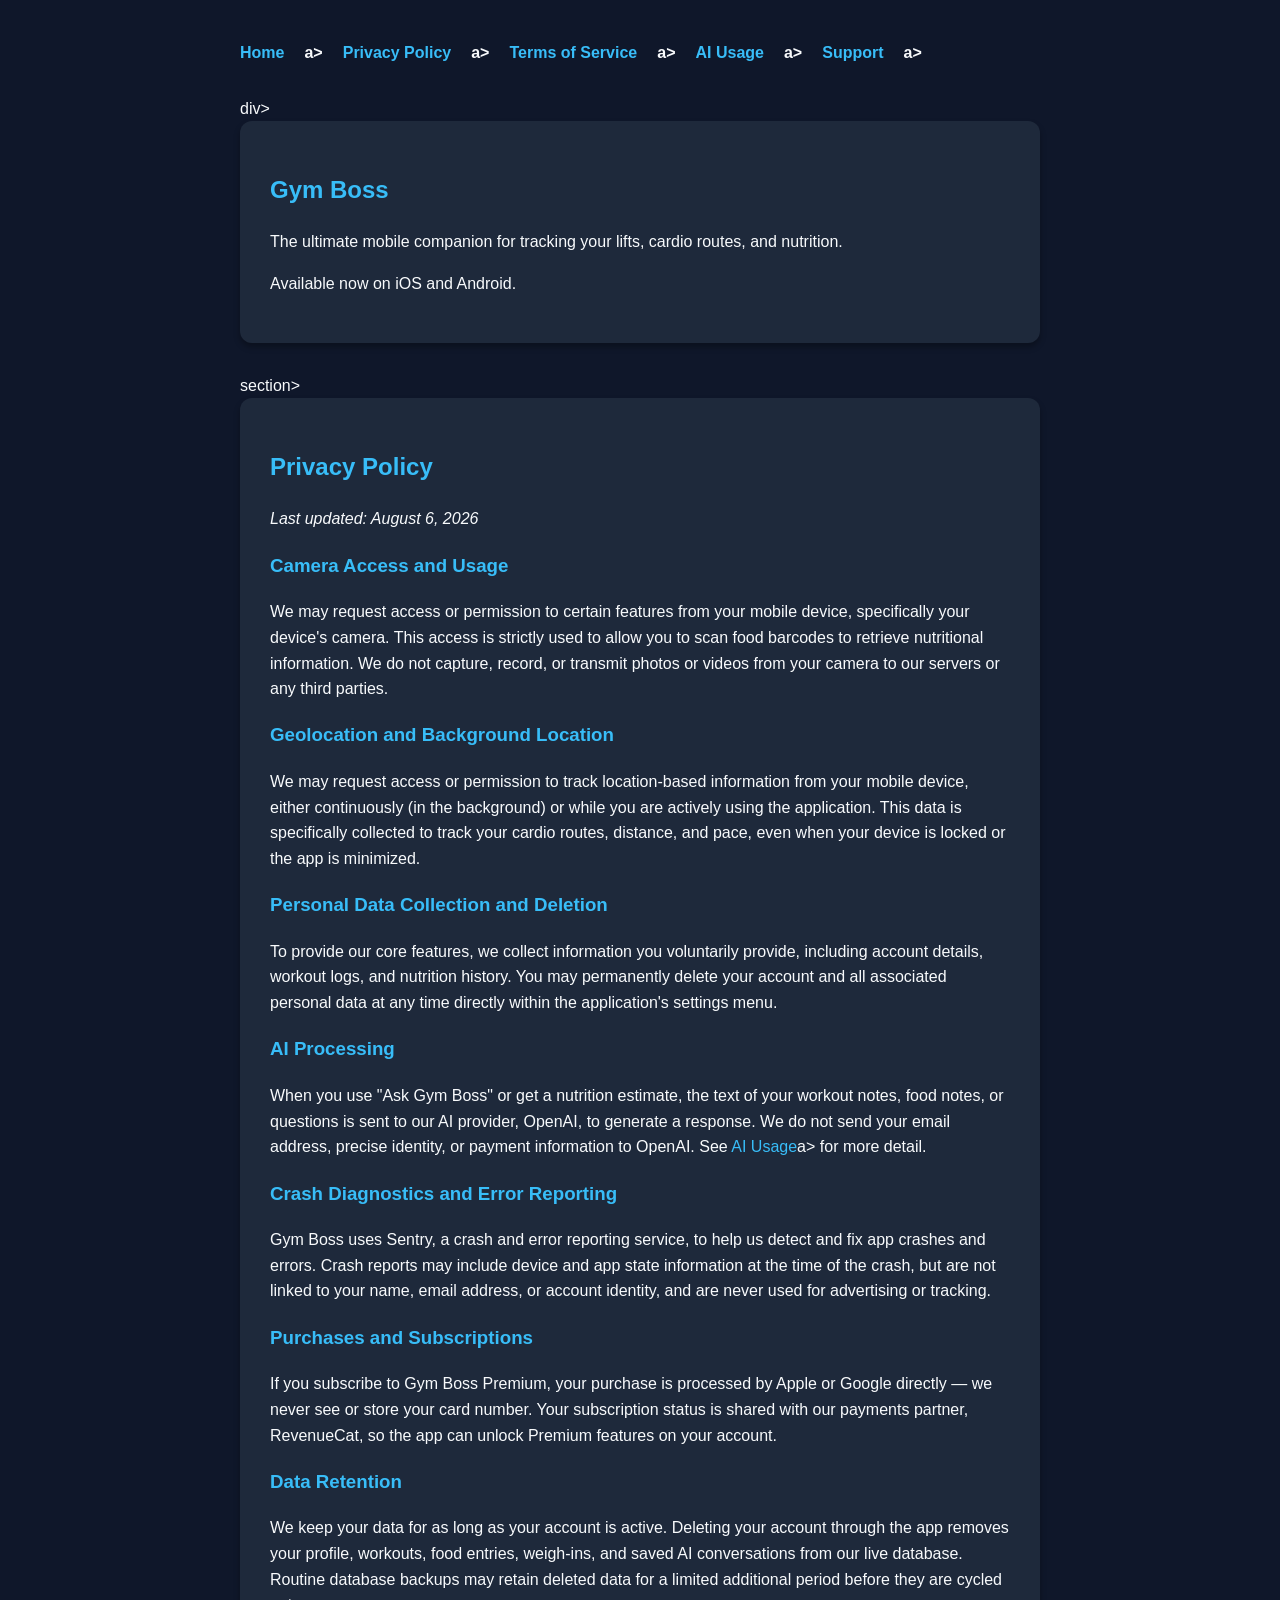
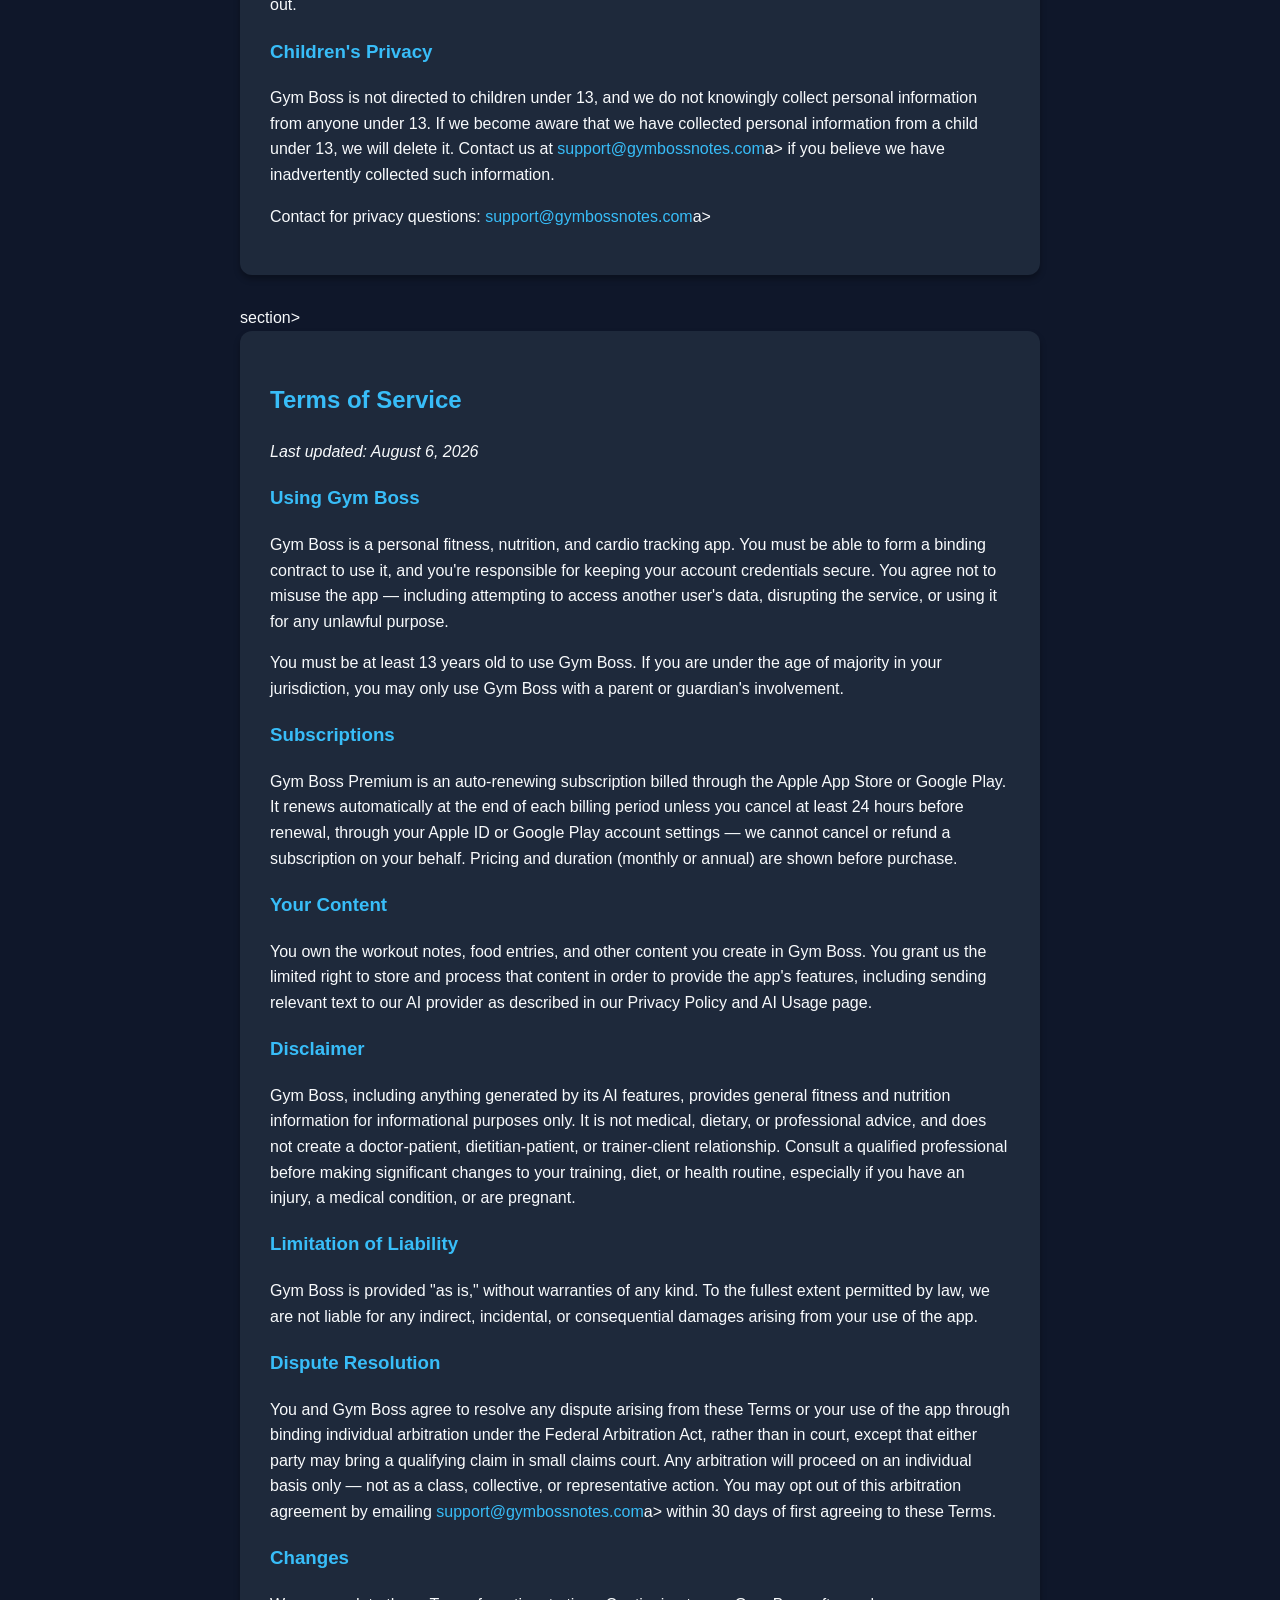
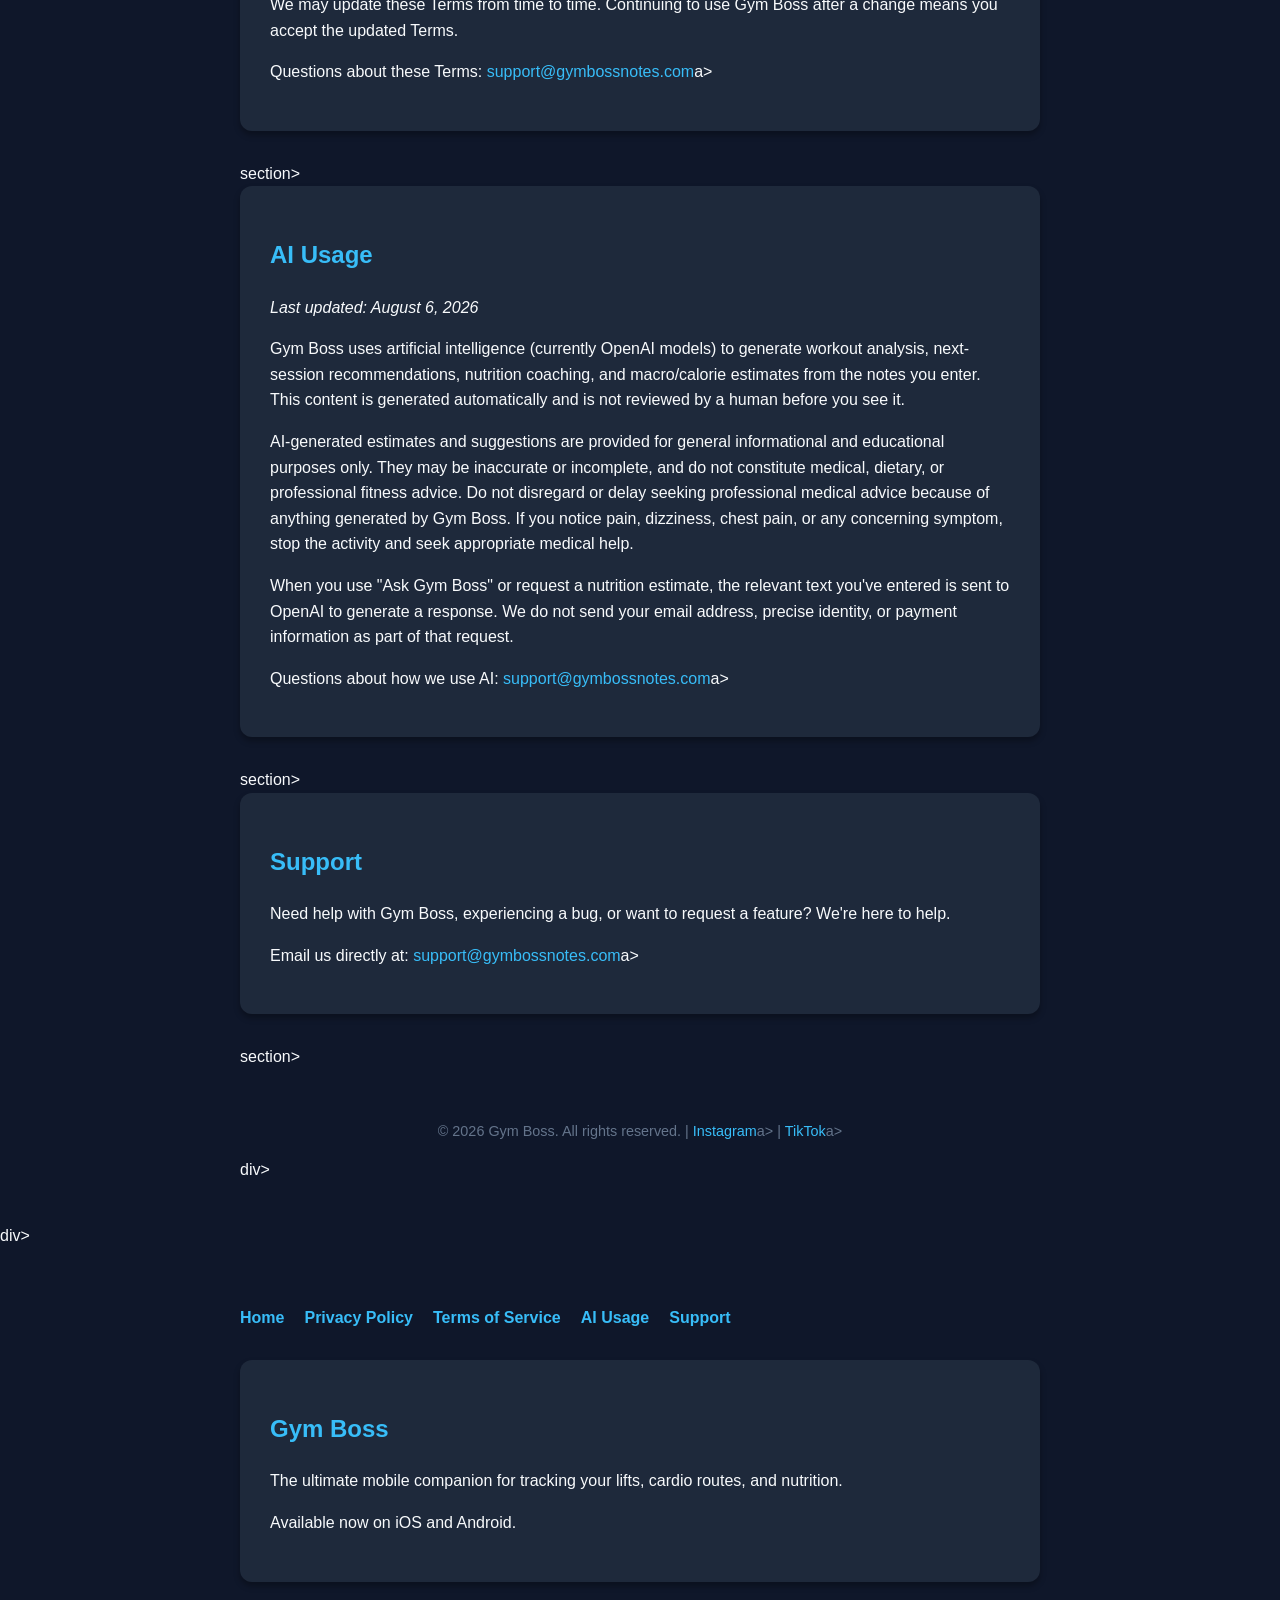
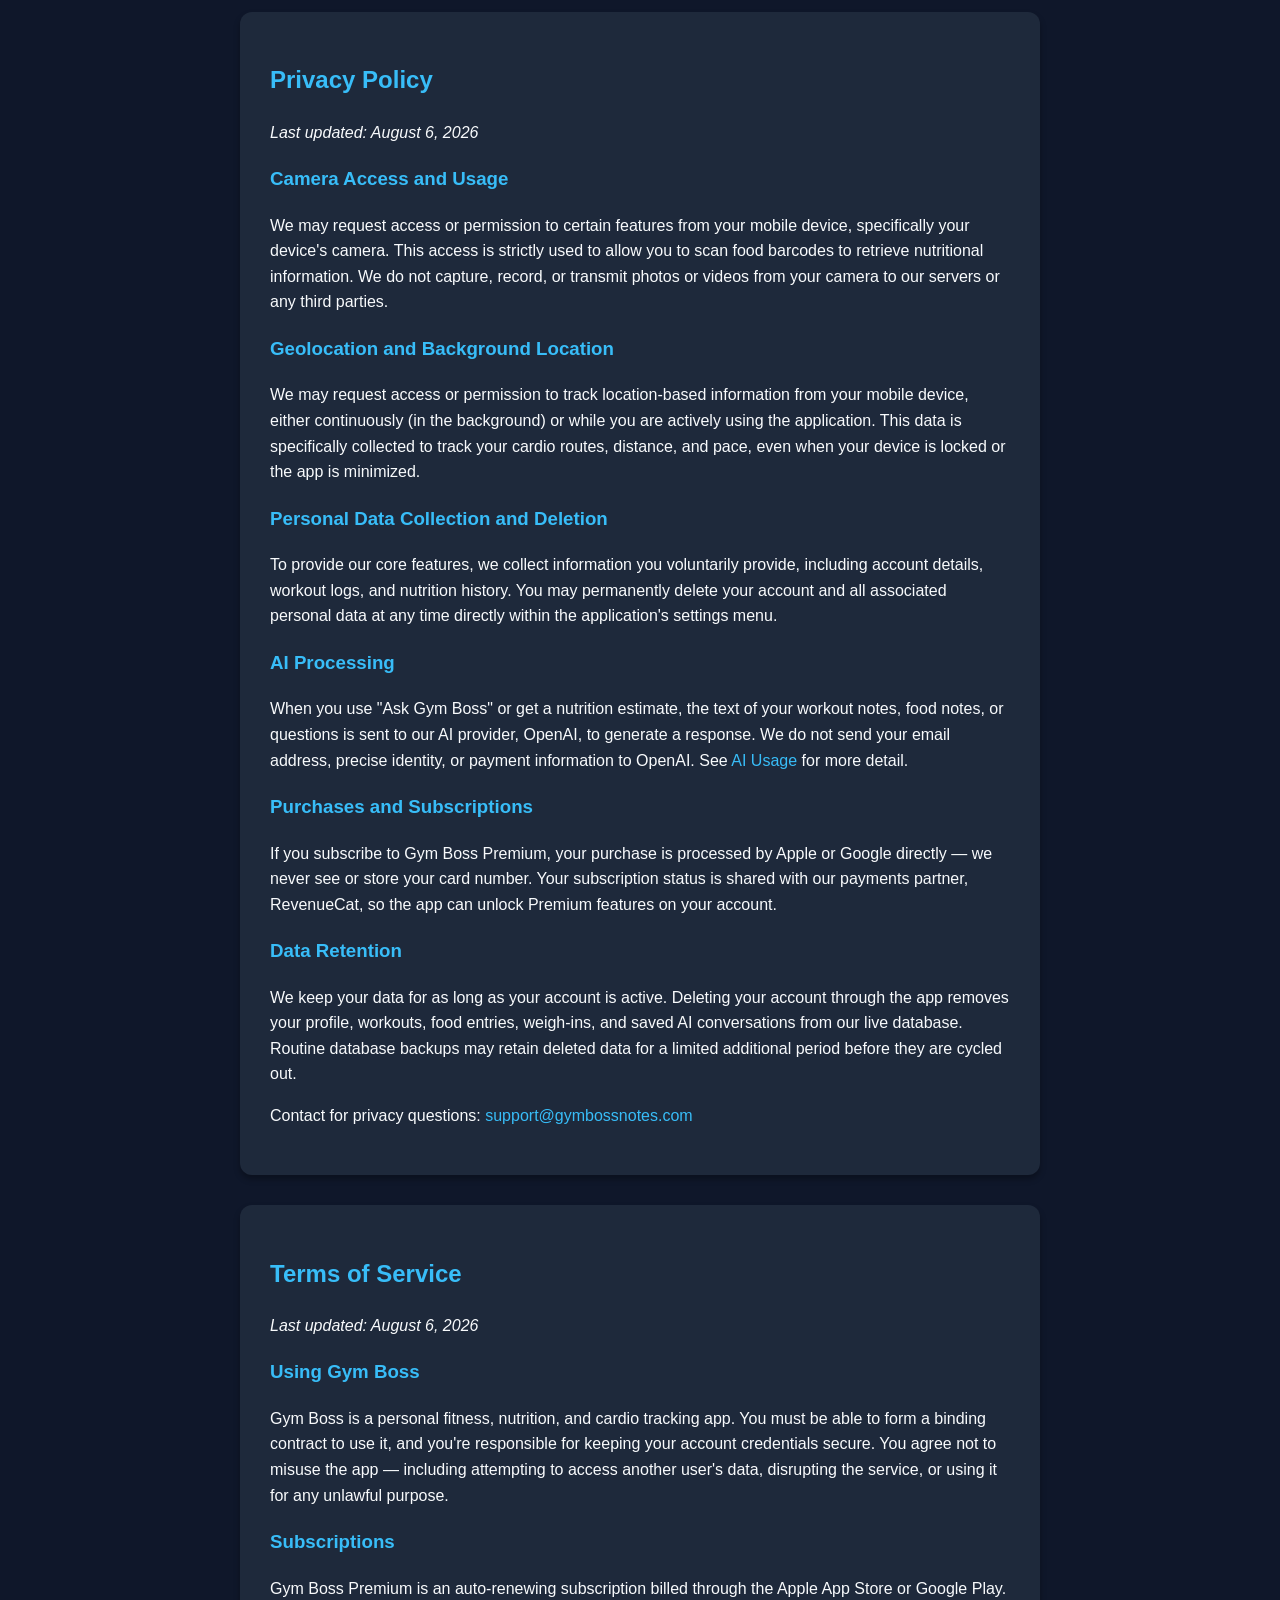
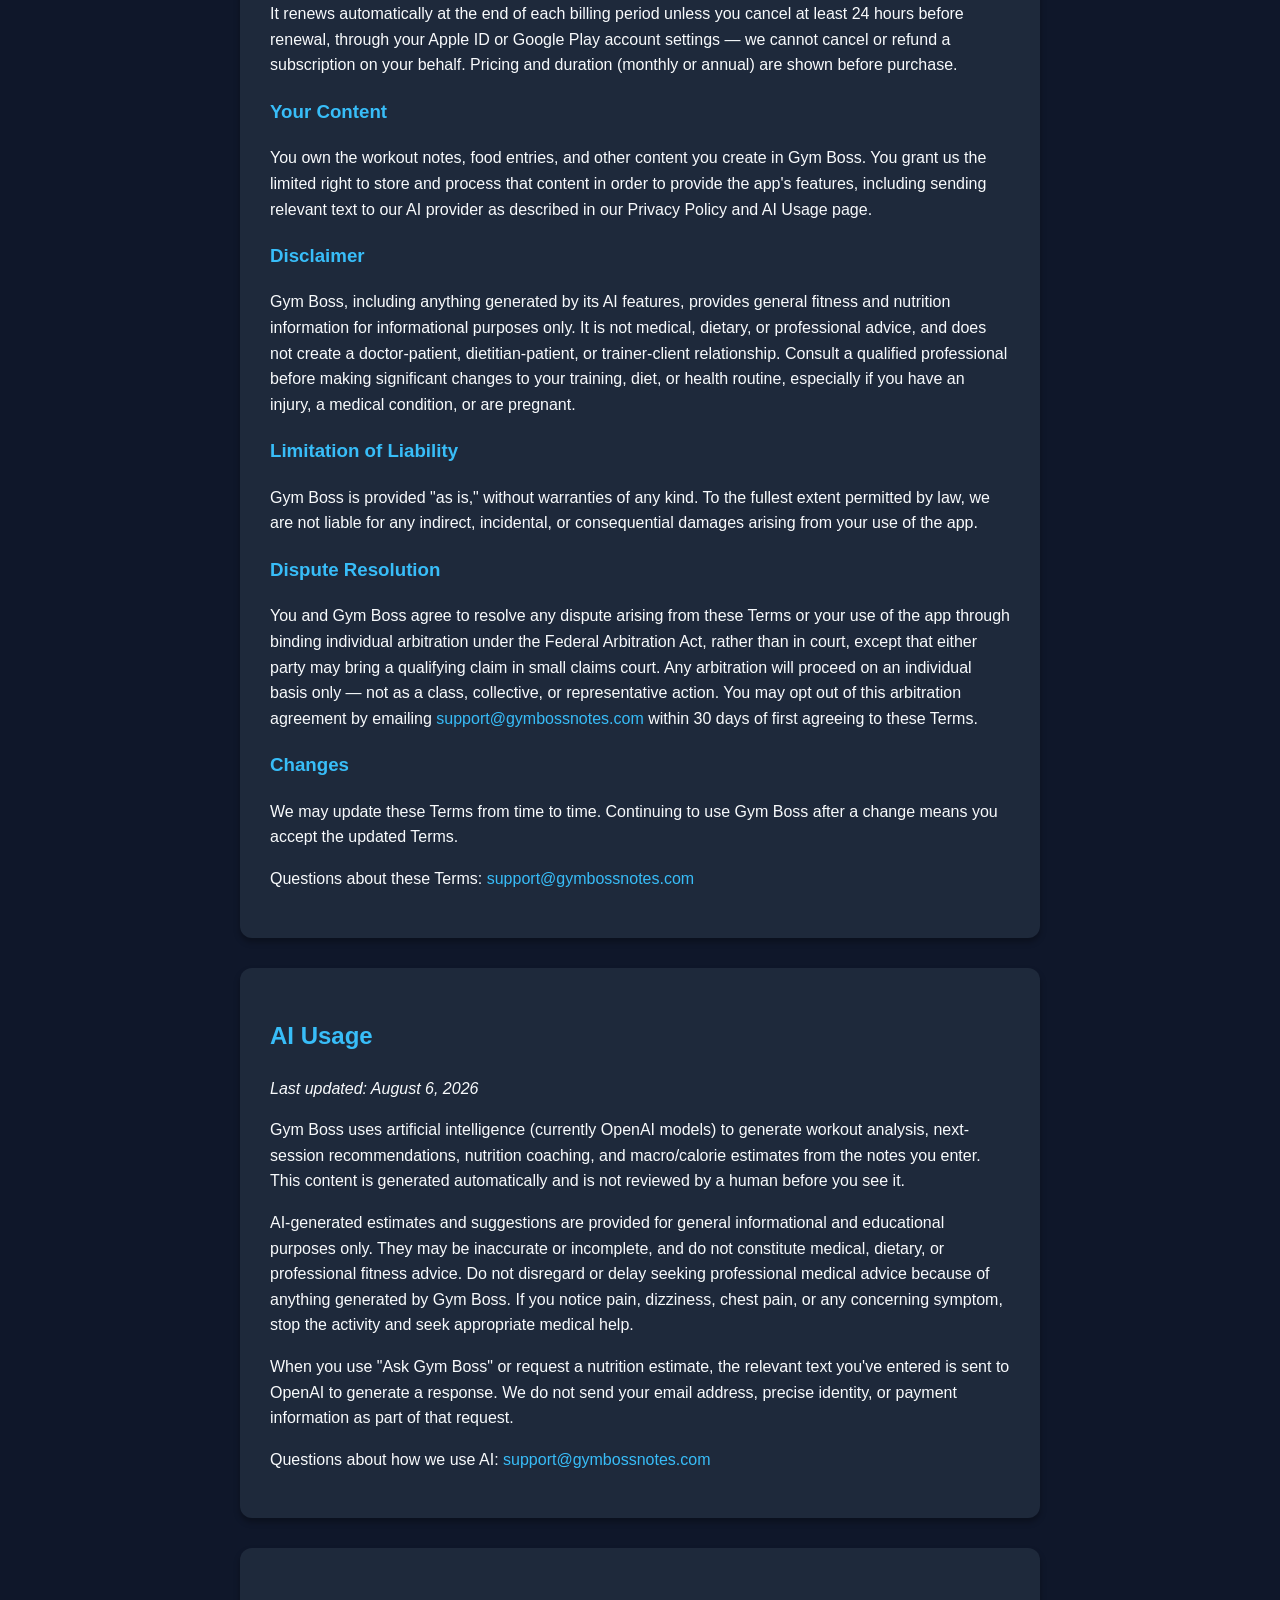
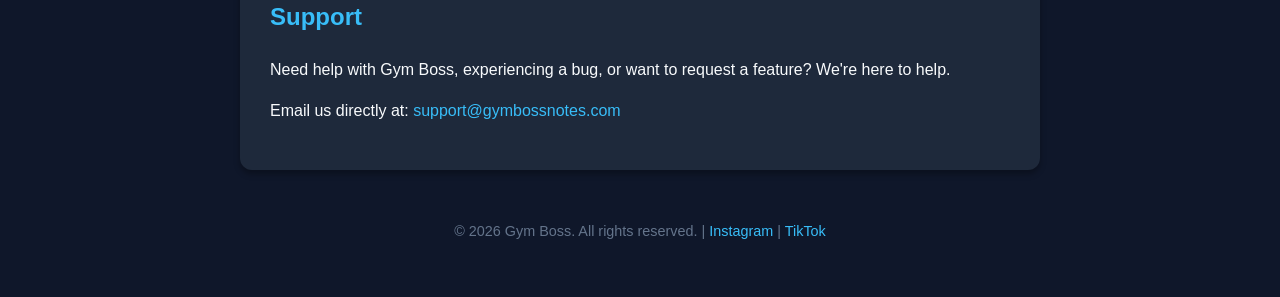
==== index.html @ e62b74c9 "Update index.html" ====
<div class="container">
        <div class="nav">
                        <a href="#home">Home</a>a>
                        <a href="#privacy">Privacy Policy</a>a>
                        <a href="#terms">Terms of Service</a>a>
                        <a href="#ai">AI Usage</a>a>
                        <a href="#support">Support</a>a>
        </div>div>

        <section id="home">
                        <h1>Gym Boss</h1>
                    <p>The ultimate mobile companion for tracking your lifts, cardio routes, and nutrition.</p>
                    <p>Available now on iOS and Android.</p>
        </section>section>
    
            <section id="privacy">
                        <h2>Privacy Policy</h2>
                        <p><em>Last updated: August 6, 2026</em></p>
            
                        <h3>Camera Access and Usage</h3>
                        <p>We may request access or permission to certain features from your mobile device, specifically your device's camera. This access is strictly used to allow you to scan food barcodes to retrieve nutritional information. We do not capture, record, or transmit photos or videos from your camera to our servers or any third parties.</p>
            
                        <h3>Geolocation and Background Location</h3>
                        <p>We may request access or permission to track location-based information from your mobile device, either continuously (in the background) or while you are actively using the application. This data is specifically collected to track your cardio routes, distance, and pace, even when your device is locked or the app is minimized.</p>
            
                        <h3>Personal Data Collection and Deletion</h3>
                        <p>To provide our core features, we collect information you voluntarily provide, including account details, workout logs, and nutrition history. You may permanently delete your account and all associated personal data at any time directly within the application's settings menu.</p>
            
                        <h3>AI Processing</h3>
                        <p>When you use "Ask Gym Boss" or get a nutrition estimate, the text of your workout notes, food notes, or questions is sent to our AI provider, OpenAI, to generate a response. We do not send your email address, precise identity, or payment information to OpenAI. See <a href="#ai">AI Usage</a>a> for more detail.</p>
            
                    <h3>Crash Diagnostics and Error Reporting</h3>
                                    <p>Gym Boss uses Sentry, a crash and error reporting service, to help us detect and fix app crashes and errors. Crash reports may include device and app state information at the time of the crash, but are not linked to your name, email address, or account identity, and are never used for advertising or tracking.</p>
            
            <h3>Purchases and Subscriptions</h3>
                        <p>If you subscribe to Gym Boss Premium, your purchase is processed by Apple or Google directly &mdash; we never see or store your card number. Your subscription status is shared with our payments partner, RevenueCat, so the app can unlock Premium features on your account.</p>
            
                        <h3>Data Retention</h3>
                        <p>We keep your data for as long as your account is active. Deleting your account through the app removes your profile, workouts, food entries, weigh-ins, and saved AI conversations from our live database. Routine database backups may retain deleted data for a limited additional period before they are cycled out.</p>
            
                        <h3>Children's Privacy</h3>
                        <p>Gym Boss is not directed to children under 13, and we do not knowingly collect personal information from anyone under 13. If we become aware that we have collected personal information from a child under 13, we will delete it. Contact us at <a href="mailto:support@gymbossnotes.com">support@gymbossnotes.com</a>a> if you believe we have inadvertently collected such information.</p>
            
                        <p>Contact for privacy questions: <a href="mailto:support@gymbossnotes.com">support@gymbossnotes.com</a>a></p>
            </section>section>
    
            <section id="terms">
                        <h2>Terms of Service</h2>
                        <p><em>Last updated: August 6, 2026</em></p>
            
                        <h3>Using Gym Boss</h3>
                        <p>Gym Boss is a personal fitness, nutrition, and cardio tracking app. You must be able to form a binding contract to use it, and you're responsible for keeping your account credentials secure. You agree not to misuse the app &mdash; including attempting to access another user's data, disrupting the service, or using it for any unlawful purpose.</p>
            
                        <p>You must be at least 13 years old to use Gym Boss. If you are under the age of majority in your jurisdiction, you may only use Gym Boss with a parent or guardian's involvement.</p>
            
                        <h3>Subscriptions</h3>
                        <p>Gym Boss Premium is an auto-renewing subscription billed through the Apple App Store or Google Play. It renews automatically at the end of each billing period unless you cancel at least 24 hours before renewal, through your Apple ID or Google Play account settings &mdash; we cannot cancel or refund a subscription on your behalf. Pricing and duration (monthly or annual) are shown before purchase.</p>
            
                        <h3>Your Content</h3>
                        <p>You own the workout notes, food entries, and other content you create in Gym Boss. You grant us the limited right to store and process that content in order to provide the app's features, including sending relevant text to our AI provider as described in our Privacy Policy and AI Usage page.</p>
            
                        <h3>Disclaimer</h3>
                        <p>Gym Boss, including anything generated by its AI features, provides general fitness and nutrition information for informational purposes only. It is not medical, dietary, or professional advice, and does not create a doctor-patient, dietitian-patient, or trainer-client relationship. Consult a qualified professional before making significant changes to your training, diet, or health routine, especially if you have an injury, a medical condition, or are pregnant.</p>
            
                        <h3>Limitation of Liability</h3>
                        <p>Gym Boss is provided "as is," without warranties of any kind. To the fullest extent permitted by law, we are not liable for any indirect, incidental, or consequential damages arising from your use of the app.</p>
            
                        <h3>Dispute Resolution</h3>
                        <p>You and Gym Boss agree to resolve any dispute arising from these Terms or your use of the app through binding individual arbitration under the Federal Arbitration Act, rather than in court, except that either party may bring a qualifying claim in small claims court. Any arbitration will proceed on an individual basis only &mdash; not as a class, collective, or representative action. You may opt out of this arbitration agreement by emailing <a href="mailto:support@gymbossnotes.com">support@gymbossnotes.com</a>a> within 30 days of first agreeing to these Terms.</p>
            
                        <h3>Changes</h3>
                        <p>We may update these Terms from time to time. Continuing to use Gym Boss after a change means you accept the updated Terms.</p>
            
                        <p>Questions about these Terms: <a href="mailto:support@gymbossnotes.com">support@gymbossnotes.com</a>a></p>
            </section>section>
    
            <section id="ai">
                        <h2>AI Usage</h2>
                        <p><em>Last updated: August 6, 2026</em></p>
            
                        <p>Gym Boss uses artificial intelligence (currently OpenAI models) to generate workout analysis, next-session recommendations, nutrition coaching, and macro/calorie estimates from the notes you enter. This content is generated automatically and is not reviewed by a human before you see it.</p>
            
                        <p>AI-generated estimates and suggestions are provided for general informational and educational purposes only. They may be inaccurate or incomplete, and do not constitute medical, dietary, or professional fitness advice. Do not disregard or delay seeking professional medical advice because of anything generated by Gym Boss. If you notice pain, dizziness, chest pain, or any concerning symptom, stop the activity and seek appropriate medical help.</p>
            
                        <p>When you use "Ask Gym Boss" or request a nutrition estimate, the relevant text you've entered is sent to OpenAI to generate a response. We do not send your email address, precise identity, or payment information as part of that request.</p>
            
                        <p>Questions about how we use AI: <a href="mailto:support@gymbossnotes.com">support@gymbossnotes.com</a>a></p>
            </section>section>
    
            <section id="support">
                        <h2>Support</h2>
                        <p>Need help with Gym Boss, experiencing a bug, or want to request a feature? We're here to help.</p>
                        <p>Email us directly at: <a href="mailto:support@gymbossnotes.com">support@gymbossnotes.com</a>a></p>
            </section>section>
    
            <div class="footer">
                        <p>&copy; 2026 Gym Boss. All rights reserved. | <a href="https://instagram.com" target="_blank">Instagram</a>a> | <a href="https://tiktok.com" target="_blank">TikTok</a>a></p>
            </div>div>
    </div>div>
</body>
</html>
</em></p></p></em></em></p></p></h1><!DOCTYPE html>
<html lang="en">
<head>
    <meta charset="UTF-8">
    <meta name="viewport" content="width=device-width, initial-scale=1.0">
    <title>Gym Boss - Support & Privacy</title>
    <style>
        body { font-family: -apple-system, BlinkMacSystemFont, "Segoe UI", Roboto, sans-serif; background: #0f172a; color: #f8fafc; line-height: 1.6; margin: 0; padding: 0; }
        .container { max-width: 800px; margin: 0 auto; padding: 40px 20px; }
        h1, h2, h3 { color: #38bdf8; }
        section { background: #1e293b; padding: 30px; border-radius: 12px; margin-bottom: 30px; box-shadow: 0 4px 6px rgba(0,0,0,0.3); }
        a { color: #38bdf8; text-decoration: none; }
        a:hover { text-decoration: underline; }
        .nav { display: flex; gap: 20px; margin-bottom: 30px; font-weight: bold; }
        .footer { text-align: center; color: #64748b; font-size: 0.9rem; margin-top: 50px; }
    </style>
</head>
<body>
    <div class="container">
        <div class="nav">
            <a href="#home">Home</a>
            <a href="#privacy">Privacy Policy</a>
            <a href="#terms">Terms of Service</a>
            <a href="#ai">AI Usage</a>
            <a href="#support">Support</a>
        </div>

        <section id="home">
            <h1>Gym Boss</h1>
            <p>The ultimate mobile companion for tracking your lifts, cardio routes, and nutrition.</p>
            <p>Available now on iOS and Android.</p>
        </section>

        <section id="privacy">
            <h2>Privacy Policy</h2>
            <p><em>Last updated: August 6, 2026</em></p>

            <h3>Camera Access and Usage</h3>
            <p>We may request access or permission to certain features from your mobile device, specifically your device's camera. This access is strictly used to allow you to scan food barcodes to retrieve nutritional information. We do not capture, record, or transmit photos or videos from your camera to our servers or any third parties.</p>

            <h3>Geolocation and Background Location</h3>
            <p>We may request access or permission to track location-based information from your mobile device, either continuously (in the background) or while you are actively using the application. This data is specifically collected to track your cardio routes, distance, and pace, even when your device is locked or the app is minimized.</p>

            <h3>Personal Data Collection and Deletion</h3>
            <p>To provide our core features, we collect information you voluntarily provide, including account details, workout logs, and nutrition history. You may permanently delete your account and all associated personal data at any time directly within the application's settings menu.</p>

            <h3>AI Processing</h3>
            <p>When you use "Ask Gym Boss" or get a nutrition estimate, the text of your workout notes, food notes, or questions is sent to our AI provider, OpenAI, to generate a response. We do not send your email address, precise identity, or payment information to OpenAI. See <a href="#ai">AI Usage</a> for more detail.</p>

            <h3>Purchases and Subscriptions</h3>
            <p>If you subscribe to Gym Boss Premium, your purchase is processed by Apple or Google directly &mdash; we never see or store your card number. Your subscription status is shared with our payments partner, RevenueCat, so the app can unlock Premium features on your account.</p>

            <h3>Data Retention</h3>
            <p>We keep your data for as long as your account is active. Deleting your account through the app removes your profile, workouts, food entries, weigh-ins, and saved AI conversations from our live database. Routine database backups may retain deleted data for a limited additional period before they are cycled out.</p>

            <p>Contact for privacy questions: <a href="mailto:support@gymbossnotes.com">support@gymbossnotes.com</a></p>
        </section>

        <section id="terms">
            <h2>Terms of Service</h2>
            <p><em>Last updated: August 6, 2026</em></p>

            <h3>Using Gym Boss</h3>
            <p>Gym Boss is a personal fitness, nutrition, and cardio tracking app. You must be able to form a binding contract to use it, and you're responsible for keeping your account credentials secure. You agree not to misuse the app &mdash; including attempting to access another user's data, disrupting the service, or using it for any unlawful purpose.</p>

            <h3>Subscriptions</h3>
            <p>Gym Boss Premium is an auto-renewing subscription billed through the Apple App Store or Google Play. It renews automatically at the end of each billing period unless you cancel at least 24 hours before renewal, through your Apple ID or Google Play account settings &mdash; we cannot cancel or refund a subscription on your behalf. Pricing and duration (monthly or annual) are shown before purchase.</p>

            <h3>Your Content</h3>
            <p>You own the workout notes, food entries, and other content you create in Gym Boss. You grant us the limited right to store and process that content in order to provide the app's features, including sending relevant text to our AI provider as described in our Privacy Policy and AI Usage page.</p>

            <h3>Disclaimer</h3>
            <p>Gym Boss, including anything generated by its AI features, provides general fitness and nutrition information for informational purposes only. It is not medical, dietary, or professional advice, and does not create a doctor-patient, dietitian-patient, or trainer-client relationship. Consult a qualified professional before making significant changes to your training, diet, or health routine, especially if you have an injury, a medical condition, or are pregnant.</p>

            <h3>Limitation of Liability</h3>
            <p>Gym Boss is provided "as is," without warranties of any kind. To the fullest extent permitted by law, we are not liable for any indirect, incidental, or consequential damages arising from your use of the app.</p>

            <h3>Dispute Resolution</h3>
            <p>You and Gym Boss agree to resolve any dispute arising from these Terms or your use of the app through binding individual arbitration under the Federal Arbitration Act, rather than in court, except that either party may bring a qualifying claim in small claims court. Any arbitration will proceed on an individual basis only &mdash; not as a class, collective, or representative action. You may opt out of this arbitration agreement by emailing <a href="mailto:support@gymbossnotes.com">support@gymbossnotes.com</a> within 30 days of first agreeing to these Terms.</p>

            <h3>Changes</h3>
            <p>We may update these Terms from time to time. Continuing to use Gym Boss after a change means you accept the updated Terms.</p>

            <p>Questions about these Terms: <a href="mailto:support@gymbossnotes.com">support@gymbossnotes.com</a></p>
        </section>

        <section id="ai">
            <h2>AI Usage</h2>
            <p><em>Last updated: August 6, 2026</em></p>

            <p>Gym Boss uses artificial intelligence (currently OpenAI models) to generate workout analysis, next-session recommendations, nutrition coaching, and macro/calorie estimates from the notes you enter. This content is generated automatically and is not reviewed by a human before you see it.</p>

            <p>AI-generated estimates and suggestions are provided for general informational and educational purposes only. They may be inaccurate or incomplete, and do not constitute medical, dietary, or professional fitness advice. Do not disregard or delay seeking professional medical advice because of anything generated by Gym Boss. If you notice pain, dizziness, chest pain, or any concerning symptom, stop the activity and seek appropriate medical help.</p>

            <p>When you use "Ask Gym Boss" or request a nutrition estimate, the relevant text you've entered is sent to OpenAI to generate a response. We do not send your email address, precise identity, or payment information as part of that request.</p>

            <p>Questions about how we use AI: <a href="mailto:support@gymbossnotes.com">support@gymbossnotes.com</a></p>
        </section>

        <section id="support">
            <h2>Support</h2>
            <p>Need help with Gym Boss, experiencing a bug, or want to request a feature? We're here to help.</p>
            <p>Email us directly at: <a href="mailto:support@gymbossnotes.com">support@gymbossnotes.com</a></p>
        </section>

        <div class="footer">
            <p>&copy; 2026 Gym Boss. All rights reserved. | <a href="https://instagram.com" target="_blank">Instagram</a> | <a href="https://tiktok.com" target="_blank">TikTok</a></p>
        </div>
    </div>
</body>
</html>
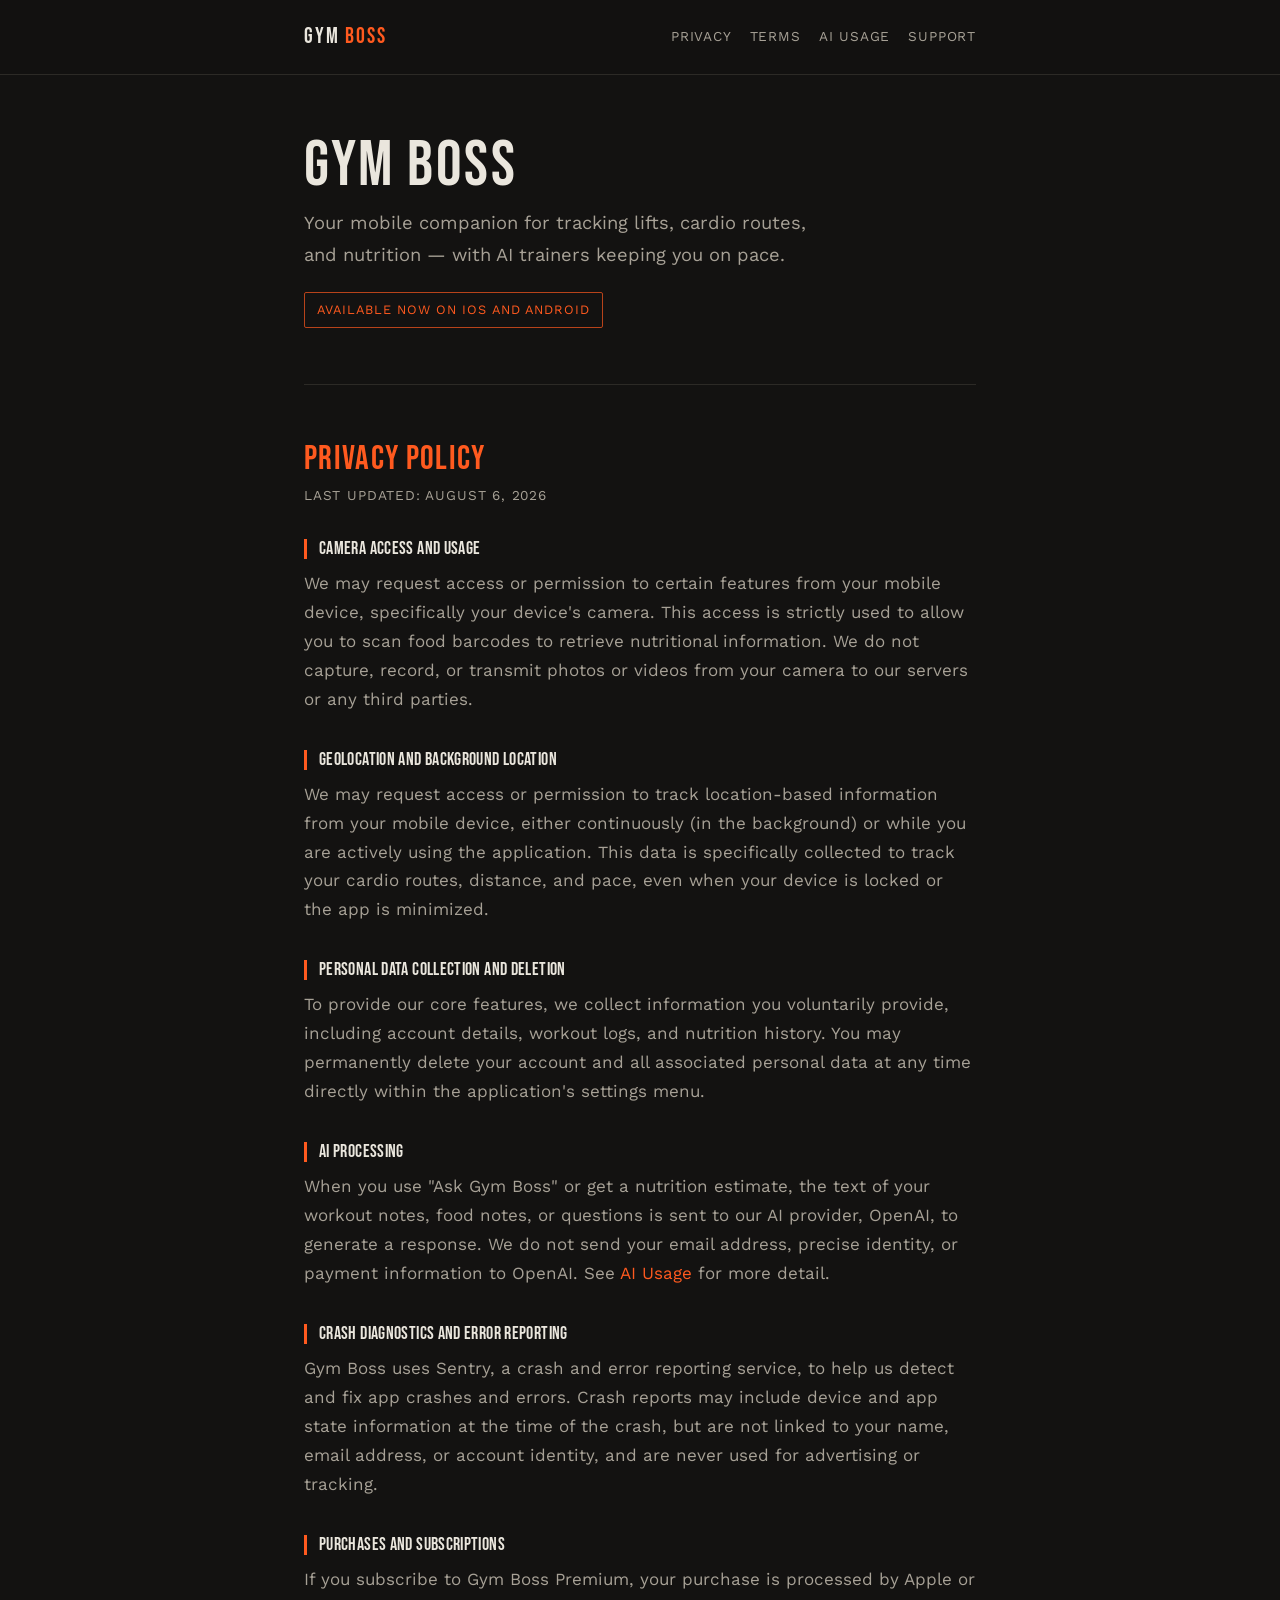
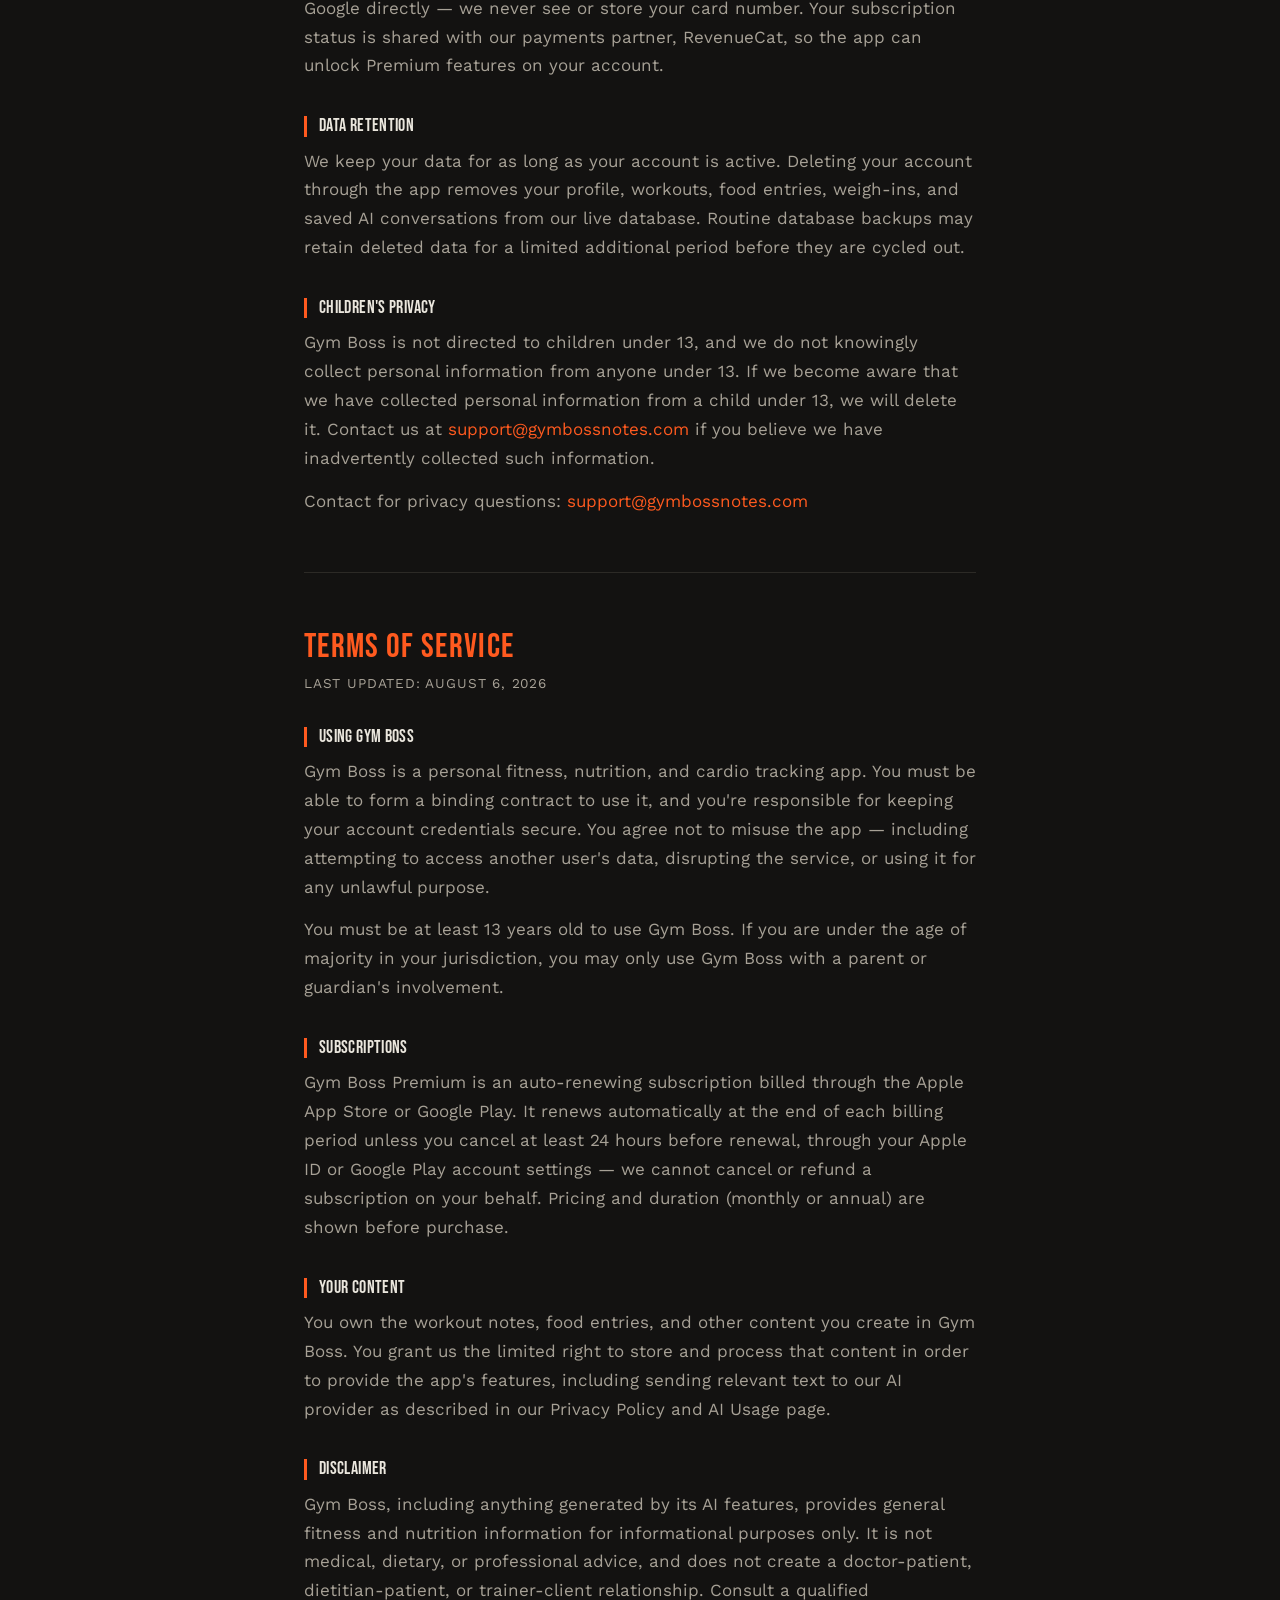
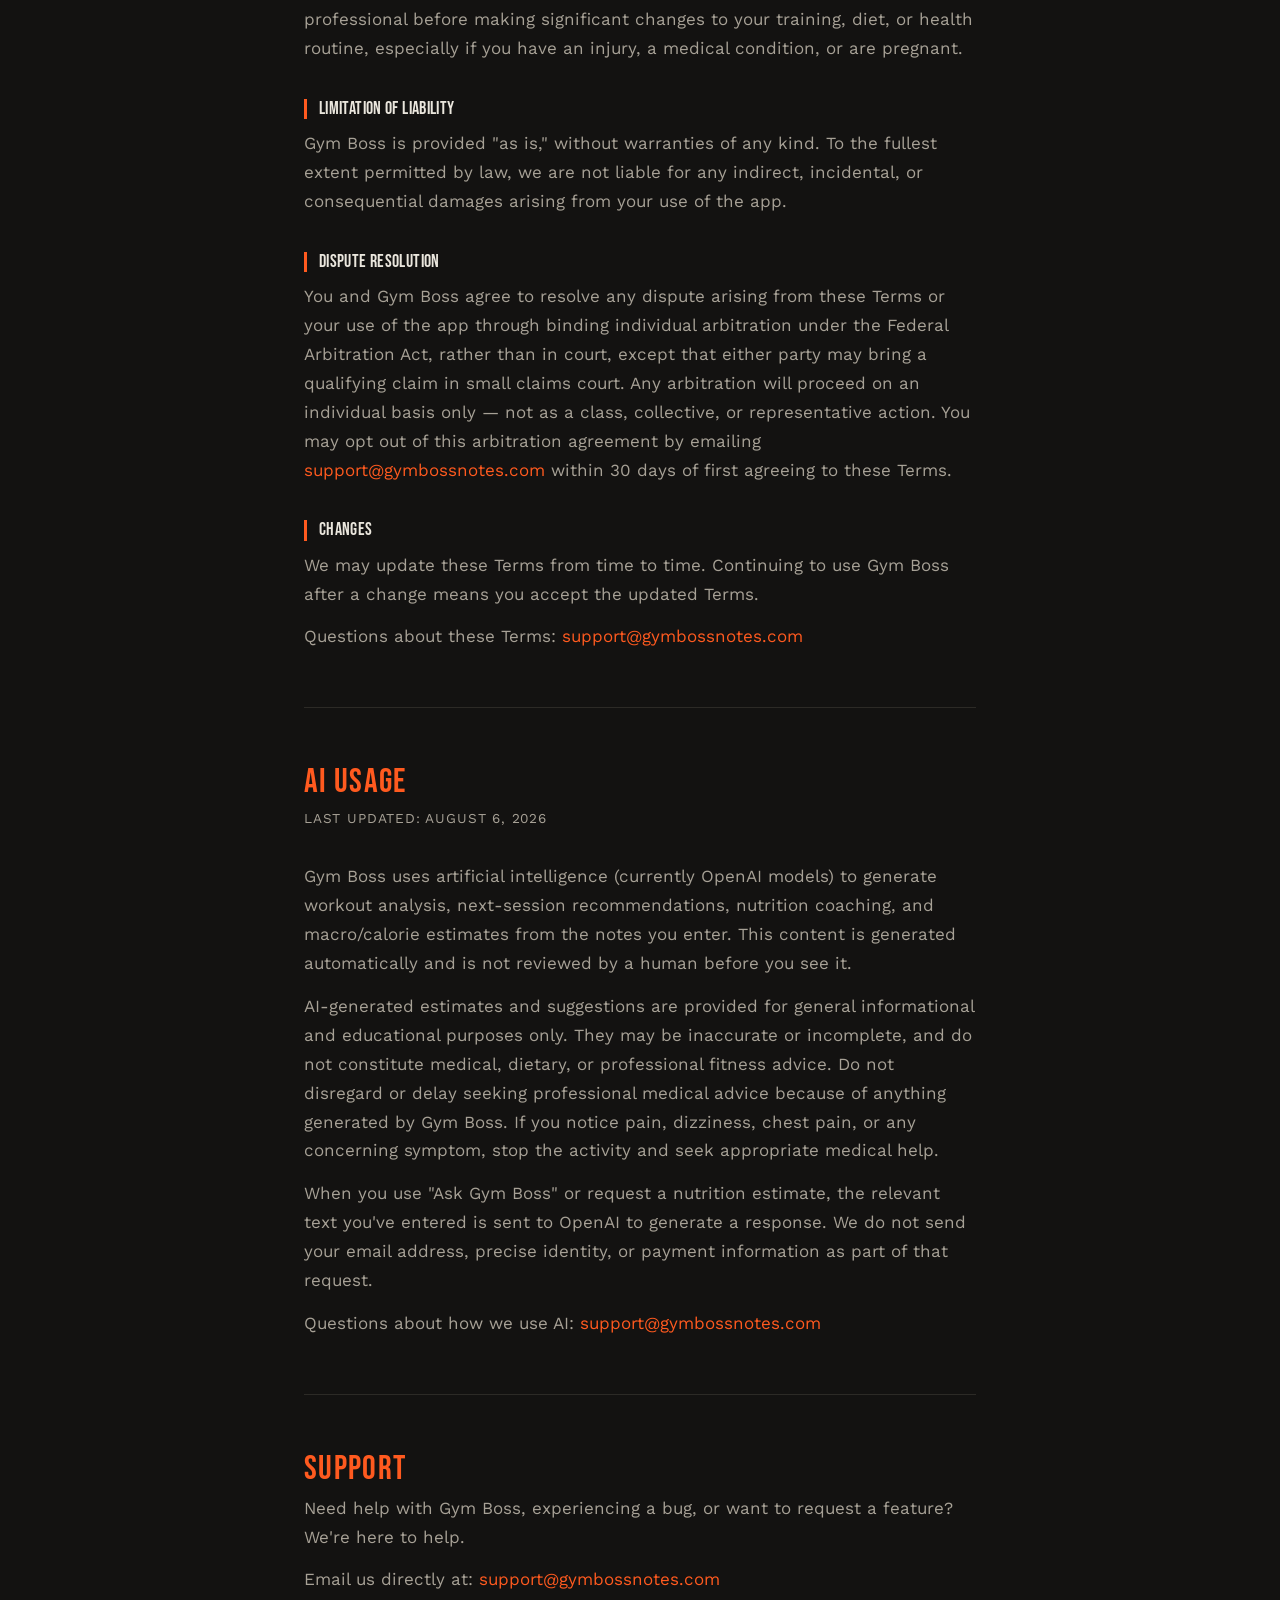
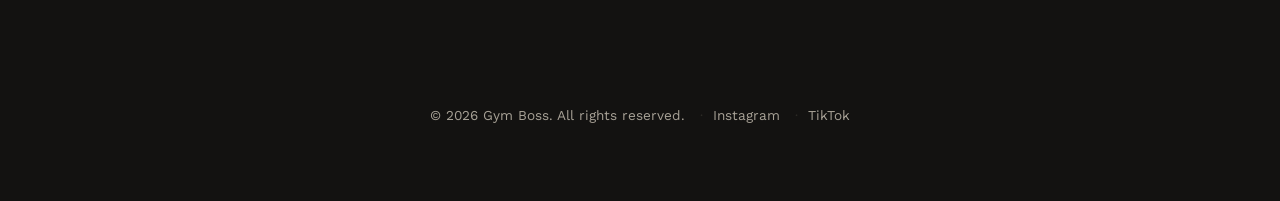
==== commit 43b86dde: "Add files via upload" ====
--- a/index.html
+++ b/index.html
@@ -1,212 +1,286 @@
-    <div class="container">
-        <div class="nav">
-                        <a href="#home">Home</a>a>
-                        <a href="#privacy">Privacy Policy</a>a>
-                        <a href="#terms">Terms of Service</a>a>
-                        <a href="#ai">AI Usage</a>a>
-                        <a href="#support">Support</a>a>
-        </div>div>
-
-        <section id="home">
-                        <h1>Gym Boss</h1>
-                    <p>The ultimate mobile companion for tracking your lifts, cardio routes, and nutrition.</p>
-                    <p>Available now on iOS and Android.</p>
-        </section>section>
-    
-            <section id="privacy">
-                        <h2>Privacy Policy</h2>
-                        <p><em>Last updated: August 6, 2026</em></p>
-            
-                        <h3>Camera Access and Usage</h3>
-                        <p>We may request access or permission to certain features from your mobile device, specifically your device's camera. This access is strictly used to allow you to scan food barcodes to retrieve nutritional information. We do not capture, record, or transmit photos or videos from your camera to our servers or any third parties.</p>
-            
-                        <h3>Geolocation and Background Location</h3>
-                        <p>We may request access or permission to track location-based information from your mobile device, either continuously (in the background) or while you are actively using the application. This data is specifically collected to track your cardio routes, distance, and pace, even when your device is locked or the app is minimized.</p>
-            
-                        <h3>Personal Data Collection and Deletion</h3>
-                        <p>To provide our core features, we collect information you voluntarily provide, including account details, workout logs, and nutrition history. You may permanently delete your account and all associated personal data at any time directly within the application's settings menu.</p>
-            
-                        <h3>AI Processing</h3>
-                        <p>When you use "Ask Gym Boss" or get a nutrition estimate, the text of your workout notes, food notes, or questions is sent to our AI provider, OpenAI, to generate a response. We do not send your email address, precise identity, or payment information to OpenAI. See <a href="#ai">AI Usage</a>a> for more detail.</p>
-            
-                    <h3>Crash Diagnostics and Error Reporting</h3>
-                                    <p>Gym Boss uses Sentry, a crash and error reporting service, to help us detect and fix app crashes and errors. Crash reports may include device and app state information at the time of the crash, but are not linked to your name, email address, or account identity, and are never used for advertising or tracking.</p>
-            
-            <h3>Purchases and Subscriptions</h3>
-                        <p>If you subscribe to Gym Boss Premium, your purchase is processed by Apple or Google directly &mdash; we never see or store your card number. Your subscription status is shared with our payments partner, RevenueCat, so the app can unlock Premium features on your account.</p>
-            
-                        <h3>Data Retention</h3>
-                        <p>We keep your data for as long as your account is active. Deleting your account through the app removes your profile, workouts, food entries, weigh-ins, and saved AI conversations from our live database. Routine database backups may retain deleted data for a limited additional period before they are cycled out.</p>
-            
-                        <h3>Children's Privacy</h3>
-                        <p>Gym Boss is not directed to children under 13, and we do not knowingly collect personal information from anyone under 13. If we become aware that we have collected personal information from a child under 13, we will delete it. Contact us at <a href="mailto:support@gymbossnotes.com">support@gymbossnotes.com</a>a> if you believe we have inadvertently collected such information.</p>
-            
-                        <p>Contact for privacy questions: <a href="mailto:support@gymbossnotes.com">support@gymbossnotes.com</a>a></p>
-            </section>section>
-    
-            <section id="terms">
-                        <h2>Terms of Service</h2>
-                        <p><em>Last updated: August 6, 2026</em></p>
-            
-                        <h3>Using Gym Boss</h3>
-                        <p>Gym Boss is a personal fitness, nutrition, and cardio tracking app. You must be able to form a binding contract to use it, and you're responsible for keeping your account credentials secure. You agree not to misuse the app &mdash; including attempting to access another user's data, disrupting the service, or using it for any unlawful purpose.</p>
-            
-                        <p>You must be at least 13 years old to use Gym Boss. If you are under the age of majority in your jurisdiction, you may only use Gym Boss with a parent or guardian's involvement.</p>
-            
-                        <h3>Subscriptions</h3>
-                        <p>Gym Boss Premium is an auto-renewing subscription billed through the Apple App Store or Google Play. It renews automatically at the end of each billing period unless you cancel at least 24 hours before renewal, through your Apple ID or Google Play account settings &mdash; we cannot cancel or refund a subscription on your behalf. Pricing and duration (monthly or annual) are shown before purchase.</p>
-            
-                        <h3>Your Content</h3>
-                        <p>You own the workout notes, food entries, and other content you create in Gym Boss. You grant us the limited right to store and process that content in order to provide the app's features, including sending relevant text to our AI provider as described in our Privacy Policy and AI Usage page.</p>
-            
-                        <h3>Disclaimer</h3>
-                        <p>Gym Boss, including anything generated by its AI features, provides general fitness and nutrition information for informational purposes only. It is not medical, dietary, or professional advice, and does not create a doctor-patient, dietitian-patient, or trainer-client relationship. Consult a qualified professional before making significant changes to your training, diet, or health routine, especially if you have an injury, a medical condition, or are pregnant.</p>
-            
-                        <h3>Limitation of Liability</h3>
-                        <p>Gym Boss is provided "as is," without warranties of any kind. To the fullest extent permitted by law, we are not liable for any indirect, incidental, or consequential damages arising from your use of the app.</p>
-            
-                        <h3>Dispute Resolution</h3>
-                        <p>You and Gym Boss agree to resolve any dispute arising from these Terms or your use of the app through binding individual arbitration under the Federal Arbitration Act, rather than in court, except that either party may bring a qualifying claim in small claims court. Any arbitration will proceed on an individual basis only &mdash; not as a class, collective, or representative action. You may opt out of this arbitration agreement by emailing <a href="mailto:support@gymbossnotes.com">support@gymbossnotes.com</a>a> within 30 days of first agreeing to these Terms.</p>
-            
-                        <h3>Changes</h3>
-                        <p>We may update these Terms from time to time. Continuing to use Gym Boss after a change means you accept the updated Terms.</p>
-            
-                        <p>Questions about these Terms: <a href="mailto:support@gymbossnotes.com">support@gymbossnotes.com</a>a></p>
-            </section>section>
-    
-            <section id="ai">
-                        <h2>AI Usage</h2>
-                        <p><em>Last updated: August 6, 2026</em></p>
-            
-                        <p>Gym Boss uses artificial intelligence (currently OpenAI models) to generate workout analysis, next-session recommendations, nutrition coaching, and macro/calorie estimates from the notes you enter. This content is generated automatically and is not reviewed by a human before you see it.</p>
-            
-                        <p>AI-generated estimates and suggestions are provided for general informational and educational purposes only. They may be inaccurate or incomplete, and do not constitute medical, dietary, or professional fitness advice. Do not disregard or delay seeking professional medical advice because of anything generated by Gym Boss. If you notice pain, dizziness, chest pain, or any concerning symptom, stop the activity and seek appropriate medical help.</p>
-            
-                        <p>When you use "Ask Gym Boss" or request a nutrition estimate, the relevant text you've entered is sent to OpenAI to generate a response. We do not send your email address, precise identity, or payment information as part of that request.</p>
-            
-                        <p>Questions about how we use AI: <a href="mailto:support@gymbossnotes.com">support@gymbossnotes.com</a>a></p>
-            </section>section>
-    
-            <section id="support">
-                        <h2>Support</h2>
-                        <p>Need help with Gym Boss, experiencing a bug, or want to request a feature? We're here to help.</p>
-                        <p>Email us directly at: <a href="mailto:support@gymbossnotes.com">support@gymbossnotes.com</a>a></p>
-            </section>section>
-    
-            <div class="footer">
-                        <p>&copy; 2026 Gym Boss. All rights reserved. | <a href="https://instagram.com" target="_blank">Instagram</a>a> | <a href="https://tiktok.com" target="_blank">TikTok</a>a></p>
-            </div>div>
-    </div>div>
-</body>
-</html>
-</em></p></p></em></em></p></p></h1><!DOCTYPE html>
-<html lang="en">
-<head>
-    <meta charset="UTF-8">
-    <meta name="viewport" content="width=device-width, initial-scale=1.0">
-    <title>Gym Boss - Support & Privacy</title>
-    <style>
-        body { font-family: -apple-system, BlinkMacSystemFont, "Segoe UI", Roboto, sans-serif; background: #0f172a; color: #f8fafc; line-height: 1.6; margin: 0; padding: 0; }
-        .container { max-width: 800px; margin: 0 auto; padding: 40px 20px; }
-        h1, h2, h3 { color: #38bdf8; }
-        section { background: #1e293b; padding: 30px; border-radius: 12px; margin-bottom: 30px; box-shadow: 0 4px 6px rgba(0,0,0,0.3); }
-        a { color: #38bdf8; text-decoration: none; }
-        a:hover { text-decoration: underline; }
-        .nav { display: flex; gap: 20px; margin-bottom: 30px; font-weight: bold; }
-        .footer { text-align: center; color: #64748b; font-size: 0.9rem; margin-top: 50px; }
-    </style>
-</head>
-<body>
-    <div class="container">
-        <div class="nav">
-            <a href="#home">Home</a>
-            <a href="#privacy">Privacy Policy</a>
-            <a href="#terms">Terms of Service</a>
-            <a href="#ai">AI Usage</a>
-            <a href="#support">Support</a>
-        </div>
-
-        <section id="home">
-            <h1>Gym Boss</h1>
-            <p>The ultimate mobile companion for tracking your lifts, cardio routes, and nutrition.</p>
-            <p>Available now on iOS and Android.</p>
-        </section>
-
-        <section id="privacy">
-            <h2>Privacy Policy</h2>
-            <p><em>Last updated: August 6, 2026</em></p>
-
-            <h3>Camera Access and Usage</h3>
-            <p>We may request access or permission to certain features from your mobile device, specifically your device's camera. This access is strictly used to allow you to scan food barcodes to retrieve nutritional information. We do not capture, record, or transmit photos or videos from your camera to our servers or any third parties.</p>
-
-            <h3>Geolocation and Background Location</h3>
-            <p>We may request access or permission to track location-based information from your mobile device, either continuously (in the background) or while you are actively using the application. This data is specifically collected to track your cardio routes, distance, and pace, even when your device is locked or the app is minimized.</p>
-
-            <h3>Personal Data Collection and Deletion</h3>
-            <p>To provide our core features, we collect information you voluntarily provide, including account details, workout logs, and nutrition history. You may permanently delete your account and all associated personal data at any time directly within the application's settings menu.</p>
-
-            <h3>AI Processing</h3>
-            <p>When you use "Ask Gym Boss" or get a nutrition estimate, the text of your workout notes, food notes, or questions is sent to our AI provider, OpenAI, to generate a response. We do not send your email address, precise identity, or payment information to OpenAI. See <a href="#ai">AI Usage</a> for more detail.</p>
-
-            <h3>Purchases and Subscriptions</h3>
-            <p>If you subscribe to Gym Boss Premium, your purchase is processed by Apple or Google directly &mdash; we never see or store your card number. Your subscription status is shared with our payments partner, RevenueCat, so the app can unlock Premium features on your account.</p>
-
-            <h3>Data Retention</h3>
-            <p>We keep your data for as long as your account is active. Deleting your account through the app removes your profile, workouts, food entries, weigh-ins, and saved AI conversations from our live database. Routine database backups may retain deleted data for a limited additional period before they are cycled out.</p>
-
-            <p>Contact for privacy questions: <a href="mailto:support@gymbossnotes.com">support@gymbossnotes.com</a></p>
-        </section>
-
-        <section id="terms">
-            <h2>Terms of Service</h2>
-            <p><em>Last updated: August 6, 2026</em></p>
-
-            <h3>Using Gym Boss</h3>
-            <p>Gym Boss is a personal fitness, nutrition, and cardio tracking app. You must be able to form a binding contract to use it, and you're responsible for keeping your account credentials secure. You agree not to misuse the app &mdash; including attempting to access another user's data, disrupting the service, or using it for any unlawful purpose.</p>
-
-            <h3>Subscriptions</h3>
-            <p>Gym Boss Premium is an auto-renewing subscription billed through the Apple App Store or Google Play. It renews automatically at the end of each billing period unless you cancel at least 24 hours before renewal, through your Apple ID or Google Play account settings &mdash; we cannot cancel or refund a subscription on your behalf. Pricing and duration (monthly or annual) are shown before purchase.</p>
-
-            <h3>Your Content</h3>
-            <p>You own the workout notes, food entries, and other content you create in Gym Boss. You grant us the limited right to store and process that content in order to provide the app's features, including sending relevant text to our AI provider as described in our Privacy Policy and AI Usage page.</p>
-
-            <h3>Disclaimer</h3>
-            <p>Gym Boss, including anything generated by its AI features, provides general fitness and nutrition information for informational purposes only. It is not medical, dietary, or professional advice, and does not create a doctor-patient, dietitian-patient, or trainer-client relationship. Consult a qualified professional before making significant changes to your training, diet, or health routine, especially if you have an injury, a medical condition, or are pregnant.</p>
-
-            <h3>Limitation of Liability</h3>
-            <p>Gym Boss is provided "as is," without warranties of any kind. To the fullest extent permitted by law, we are not liable for any indirect, incidental, or consequential damages arising from your use of the app.</p>
-
-            <h3>Dispute Resolution</h3>
-            <p>You and Gym Boss agree to resolve any dispute arising from these Terms or your use of the app through binding individual arbitration under the Federal Arbitration Act, rather than in court, except that either party may bring a qualifying claim in small claims court. Any arbitration will proceed on an individual basis only &mdash; not as a class, collective, or representative action. You may opt out of this arbitration agreement by emailing <a href="mailto:support@gymbossnotes.com">support@gymbossnotes.com</a> within 30 days of first agreeing to these Terms.</p>
-
-            <h3>Changes</h3>
-            <p>We may update these Terms from time to time. Continuing to use Gym Boss after a change means you accept the updated Terms.</p>
-
-            <p>Questions about these Terms: <a href="mailto:support@gymbossnotes.com">support@gymbossnotes.com</a></p>
-        </section>
-
-        <section id="ai">
-            <h2>AI Usage</h2>
-            <p><em>Last updated: August 6, 2026</em></p>
-
-            <p>Gym Boss uses artificial intelligence (currently OpenAI models) to generate workout analysis, next-session recommendations, nutrition coaching, and macro/calorie estimates from the notes you enter. This content is generated automatically and is not reviewed by a human before you see it.</p>
-
-            <p>AI-generated estimates and suggestions are provided for general informational and educational purposes only. They may be inaccurate or incomplete, and do not constitute medical, dietary, or professional fitness advice. Do not disregard or delay seeking professional medical advice because of anything generated by Gym Boss. If you notice pain, dizziness, chest pain, or any concerning symptom, stop the activity and seek appropriate medical help.</p>
-
-            <p>When you use "Ask Gym Boss" or request a nutrition estimate, the relevant text you've entered is sent to OpenAI to generate a response. We do not send your email address, precise identity, or payment information as part of that request.</p>
-
-            <p>Questions about how we use AI: <a href="mailto:support@gymbossnotes.com">support@gymbossnotes.com</a></p>
-        </section>
-
-        <section id="support">
-            <h2>Support</h2>
-            <p>Need help with Gym Boss, experiencing a bug, or want to request a feature? We're here to help.</p>
-            <p>Email us directly at: <a href="mailto:support@gymbossnotes.com">support@gymbossnotes.com</a></p>
-        </section>
-
-        <div class="footer">
-            <p>&copy; 2026 Gym Boss. All rights reserved. | <a href="https://instagram.com" target="_blank">Instagram</a> | <a href="https://tiktok.com" target="_blank">TikTok</a></p>
-        </div>
-    </div>
-</body>
-</html>
+<!DOCTYPE html>
+<html lang="en">
+<head>
+  <meta charset="UTF-8">
+  <meta name="viewport" content="width=device-width, initial-scale=1.0">
+  <title>Gym Boss — Workout, Cardio &amp; Nutrition Tracking</title>
+  <meta name="description" content="Gym Boss is a mobile companion for tracking lifts, cardio routes, and nutrition, with AI trainer support. Privacy policy, terms of service, and support for Gym Boss.">
+  <link rel="preconnect" href="https://fonts.googleapis.com">
+  <link rel="preconnect" href="https://fonts.gstatic.com" crossorigin>
+  <link href="https://fonts.googleapis.com/css2?family=Bebas+Neue&family=Work+Sans:wght@400;500;600;700&display=swap" rel="stylesheet">
+  <style>
+    :root {
+      --ink: #eae6dd;
+      --ink-dim: #a7a196;
+      --ground: #131211;
+      --ground-raised: #1a1917;
+      --line: #2c2a26;
+      --flame: #ff5a1f;
+      --flame-dim: #b8431a;
+    }
+
+    * { box-sizing: border-box; }
+
+    html { scroll-behavior: smooth; }
+
+    body {
+      margin: 0;
+      background: var(--ground);
+      color: var(--ink);
+      font-family: 'Work Sans', -apple-system, BlinkMacSystemFont, sans-serif;
+      font-size: 17px;
+      line-height: 1.7;
+    }
+
+    h1, h2, h3 {
+      font-family: 'Bebas Neue', 'Work Sans', sans-serif;
+      font-weight: 400;
+      letter-spacing: 0.04em;
+      color: var(--ink);
+      line-height: 1.1;
+    }
+
+    a { color: var(--flame); text-decoration: none; }
+    a:hover { text-decoration: underline; }
+
+    .wrap {
+      max-width: 720px;
+      margin: 0 auto;
+      padding: 0 24px;
+    }
+
+    header.top {
+      border-bottom: 1px solid var(--line);
+      position: sticky;
+      top: 0;
+      background: rgba(19, 18, 17, 0.92);
+      backdrop-filter: blur(6px);
+      z-index: 10;
+    }
+
+    nav.top {
+      max-width: 720px;
+      margin: 0 auto;
+      padding: 18px 24px;
+      display: flex;
+      align-items: center;
+      justify-content: space-between;
+      gap: 16px;
+    }
+
+    .brand {
+      font-family: 'Bebas Neue', sans-serif;
+      font-size: 1.4rem;
+      letter-spacing: 0.08em;
+      color: var(--ink);
+      text-decoration: none;
+      white-space: nowrap;
+    }
+    .brand:hover { text-decoration: none; }
+    .brand span { color: var(--flame); }
+
+    .navlinks {
+      display: flex;
+      gap: 18px;
+      flex-wrap: wrap;
+      font-size: 0.85rem;
+      text-transform: uppercase;
+      letter-spacing: 0.06em;
+    }
+    .navlinks a { color: var(--ink-dim); }
+    .navlinks a:hover { color: var(--flame); text-decoration: none; }
+
+    .hero {
+      padding: 72px 0 56px;
+      border-bottom: 1px solid var(--line);
+    }
+
+    .hero h1 {
+      font-size: 4rem;
+      margin: 0 0 6px;
+    }
+
+    .hero .tagline {
+      font-size: 1.15rem;
+      color: var(--ink-dim);
+      max-width: 46ch;
+      margin: 0 0 4px;
+    }
+
+    .hero .avail {
+      display: inline-block;
+      margin-top: 18px;
+      font-size: 0.8rem;
+      text-transform: uppercase;
+      letter-spacing: 0.08em;
+      color: var(--flame);
+      border: 1px solid var(--flame-dim);
+      padding: 6px 12px;
+      border-radius: 2px;
+    }
+
+    section {
+      padding: 56px 0;
+      border-bottom: 1px solid var(--line);
+    }
+    section:last-of-type { border-bottom: none; }
+
+    section h2 {
+      font-size: 2.1rem;
+      color: var(--flame);
+      margin: 0 0 6px;
+    }
+
+    .updated {
+      color: var(--ink-dim);
+      font-size: 0.85rem;
+      text-transform: uppercase;
+      letter-spacing: 0.06em;
+      margin: 0 0 32px;
+    }
+
+    section h3 {
+      font-size: 1.15rem;
+      letter-spacing: 0.02em;
+      text-transform: uppercase;
+      color: var(--ink);
+      border-left: 3px solid var(--flame);
+      padding-left: 12px;
+      margin: 36px 0 10px;
+    }
+
+    section h3:first-of-type { margin-top: 0; }
+
+    section p { color: var(--ink-dim); margin: 0 0 14px; }
+    section p:last-child { margin-bottom: 0; }
+    section p a { color: var(--flame); }
+
+    footer {
+      padding: 40px 0 60px;
+      text-align: center;
+      color: var(--ink-dim);
+      font-size: 0.85rem;
+    }
+    footer a { color: var(--ink-dim); }
+    footer a:hover { color: var(--flame); }
+    footer .sep { margin: 0 10px; color: var(--line); }
+
+    @media (max-width: 560px) {
+      .hero h1 { font-size: 3rem; }
+      nav.top { flex-direction: column; align-items: flex-start; gap: 10px; }
+    }
+  </style>
+</head>
+<body>
+
+  <header class="top">
+    <nav class="top">
+      <a class="brand" href="#home">GYM <span>BOSS</span></a>
+      <div class="navlinks">
+        <a href="#privacy">Privacy</a>
+        <a href="#terms">Terms</a>
+        <a href="#ai">AI Usage</a>
+        <a href="#support">Support</a>
+      </div>
+    </nav>
+  </header>
+
+  <div class="wrap">
+
+    <section class="hero" id="home" style="padding-top:56px;">
+      <h1>Gym Boss</h1>
+      <p class="tagline">Your mobile companion for tracking lifts, cardio routes, and nutrition — with AI trainers keeping you on pace.</p>
+      <span class="avail">Available now on iOS and Android</span>
+    </section>
+
+    <section id="privacy">
+      <h2>Privacy Policy</h2>
+      <p class="updated">Last updated: August 6, 2026</p>
+
+      <h3>Camera Access and Usage</h3>
+      <p>We may request access or permission to certain features from your mobile device, specifically your device's camera. This access is strictly used to allow you to scan food barcodes to retrieve nutritional information. We do not capture, record, or transmit photos or videos from your camera to our servers or any third parties.</p>
+
+      <h3>Geolocation and Background Location</h3>
+      <p>We may request access or permission to track location-based information from your mobile device, either continuously (in the background) or while you are actively using the application. This data is specifically collected to track your cardio routes, distance, and pace, even when your device is locked or the app is minimized.</p>
+
+      <h3>Personal Data Collection and Deletion</h3>
+      <p>To provide our core features, we collect information you voluntarily provide, including account details, workout logs, and nutrition history. You may permanently delete your account and all associated personal data at any time directly within the application's settings menu.</p>
+
+      <h3>AI Processing</h3>
+      <p>When you use "Ask Gym Boss" or get a nutrition estimate, the text of your workout notes, food notes, or questions is sent to our AI provider, OpenAI, to generate a response. We do not send your email address, precise identity, or payment information to OpenAI. See <a href="#ai">AI Usage</a> for more detail.</p>
+
+      <h3>Crash Diagnostics and Error Reporting</h3>
+      <p>Gym Boss uses Sentry, a crash and error reporting service, to help us detect and fix app crashes and errors. Crash reports may include device and app state information at the time of the crash, but are not linked to your name, email address, or account identity, and are never used for advertising or tracking.</p>
+
+      <h3>Purchases and Subscriptions</h3>
+      <p>If you subscribe to Gym Boss Premium, your purchase is processed by Apple or Google directly — we never see or store your card number. Your subscription status is shared with our payments partner, RevenueCat, so the app can unlock Premium features on your account.</p>
+
+      <h3>Data Retention</h3>
+      <p>We keep your data for as long as your account is active. Deleting your account through the app removes your profile, workouts, food entries, weigh-ins, and saved AI conversations from our live database. Routine database backups may retain deleted data for a limited additional period before they are cycled out.</p>
+
+      <h3>Children's Privacy</h3>
+      <p>Gym Boss is not directed to children under 13, and we do not knowingly collect personal information from anyone under 13. If we become aware that we have collected personal information from a child under 13, we will delete it. Contact us at <a href="mailto:support@gymbossnotes.com">support@gymbossnotes.com</a> if you believe we have inadvertently collected such information.</p>
+
+      <p>Contact for privacy questions: <a href="mailto:support@gymbossnotes.com">support@gymbossnotes.com</a></p>
+    </section>
+
+    <section id="terms">
+      <h2>Terms of Service</h2>
+      <p class="updated">Last updated: August 6, 2026</p>
+
+      <h3>Using Gym Boss</h3>
+      <p>Gym Boss is a personal fitness, nutrition, and cardio tracking app. You must be able to form a binding contract to use it, and you're responsible for keeping your account credentials secure. You agree not to misuse the app — including attempting to access another user's data, disrupting the service, or using it for any unlawful purpose.</p>
+
+      <p>You must be at least 13 years old to use Gym Boss. If you are under the age of majority in your jurisdiction, you may only use Gym Boss with a parent or guardian's involvement.</p>
+
+      <h3>Subscriptions</h3>
+      <p>Gym Boss Premium is an auto-renewing subscription billed through the Apple App Store or Google Play. It renews automatically at the end of each billing period unless you cancel at least 24 hours before renewal, through your Apple ID or Google Play account settings — we cannot cancel or refund a subscription on your behalf. Pricing and duration (monthly or annual) are shown before purchase.</p>
+
+      <h3>Your Content</h3>
+      <p>You own the workout notes, food entries, and other content you create in Gym Boss. You grant us the limited right to store and process that content in order to provide the app's features, including sending relevant text to our AI provider as described in our Privacy Policy and AI Usage page.</p>
+
+      <h3>Disclaimer</h3>
+      <p>Gym Boss, including anything generated by its AI features, provides general fitness and nutrition information for informational purposes only. It is not medical, dietary, or professional advice, and does not create a doctor-patient, dietitian-patient, or trainer-client relationship. Consult a qualified professional before making significant changes to your training, diet, or health routine, especially if you have an injury, a medical condition, or are pregnant.</p>
+
+      <h3>Limitation of Liability</h3>
+      <p>Gym Boss is provided "as is," without warranties of any kind. To the fullest extent permitted by law, we are not liable for any indirect, incidental, or consequential damages arising from your use of the app.</p>
+
+      <h3>Dispute Resolution</h3>
+      <p>You and Gym Boss agree to resolve any dispute arising from these Terms or your use of the app through binding individual arbitration under the Federal Arbitration Act, rather than in court, except that either party may bring a qualifying claim in small claims court. Any arbitration will proceed on an individual basis only — not as a class, collective, or representative action. You may opt out of this arbitration agreement by emailing <a href="mailto:support@gymbossnotes.com">support@gymbossnotes.com</a> within 30 days of first agreeing to these Terms.</p>
+
+      <h3>Changes</h3>
+      <p>We may update these Terms from time to time. Continuing to use Gym Boss after a change means you accept the updated Terms.</p>
+
+      <p>Questions about these Terms: <a href="mailto:support@gymbossnotes.com">support@gymbossnotes.com</a></p>
+    </section>
+
+    <section id="ai">
+      <h2>AI Usage</h2>
+      <p class="updated">Last updated: August 6, 2026</p>
+
+      <p>Gym Boss uses artificial intelligence (currently OpenAI models) to generate workout analysis, next-session recommendations, nutrition coaching, and macro/calorie estimates from the notes you enter. This content is generated automatically and is not reviewed by a human before you see it.</p>
+
+      <p>AI-generated estimates and suggestions are provided for general informational and educational purposes only. They may be inaccurate or incomplete, and do not constitute medical, dietary, or professional fitness advice. Do not disregard or delay seeking professional medical advice because of anything generated by Gym Boss. If you notice pain, dizziness, chest pain, or any concerning symptom, stop the activity and seek appropriate medical help.</p>
+
+      <p>When you use "Ask Gym Boss" or request a nutrition estimate, the relevant text you've entered is sent to OpenAI to generate a response. We do not send your email address, precise identity, or payment information as part of that request.</p>
+
+      <p>Questions about how we use AI: <a href="mailto:support@gymbossnotes.com">support@gymbossnotes.com</a></p>
+    </section>
+
+    <section id="support">
+      <h2>Support</h2>
+      <p>Need help with Gym Boss, experiencing a bug, or want to request a feature? We're here to help.</p>
+      <p>Email us directly at: <a href="mailto:support@gymbossnotes.com">support@gymbossnotes.com</a></p>
+    </section>
+
+  </div>
+
+  <footer>
+    <p>&copy; 2026 Gym Boss. All rights reserved.
+      <span class="sep">·</span><a href="https://instagram.com" target="_blank" rel="noopener">Instagram</a>
+      <span class="sep">·</span><a href="https://tiktok.com" target="_blank" rel="noopener">TikTok</a>
+    </p>
+  </footer>
+
+</body>
+</html>
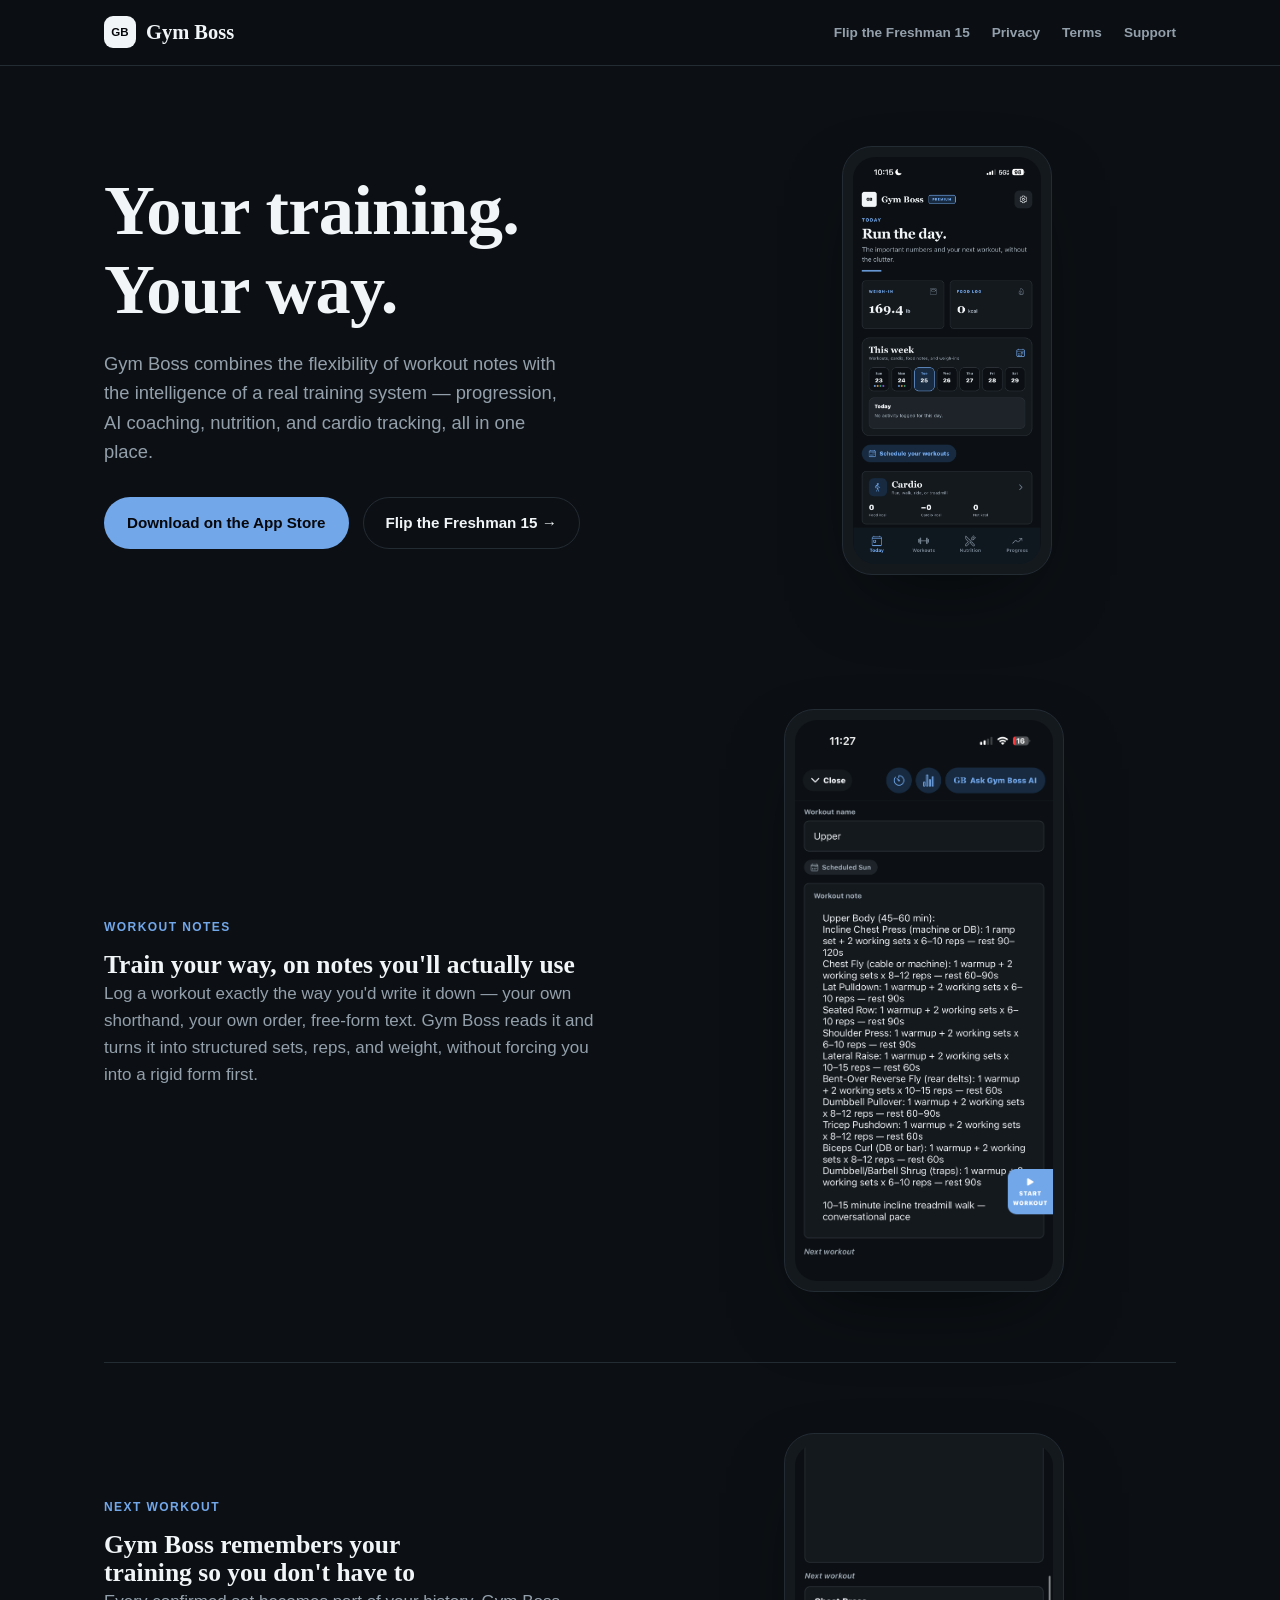
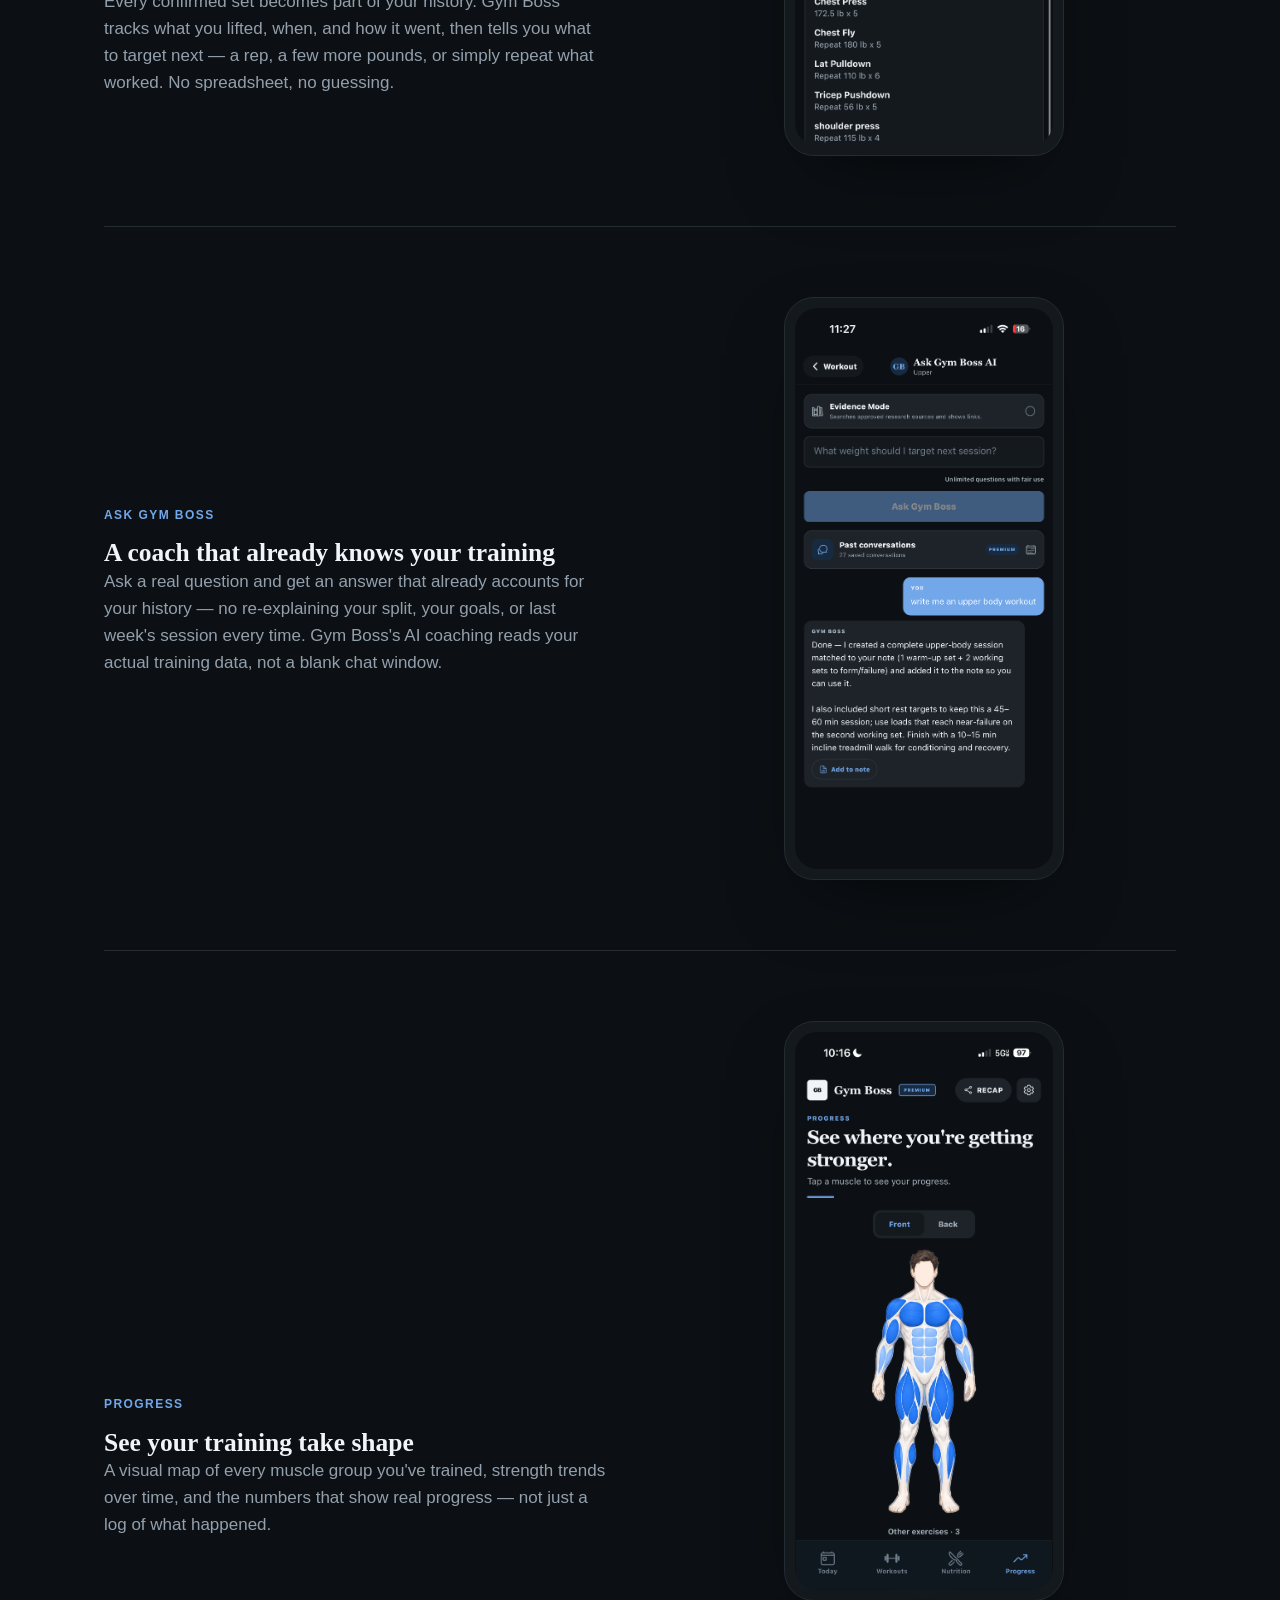
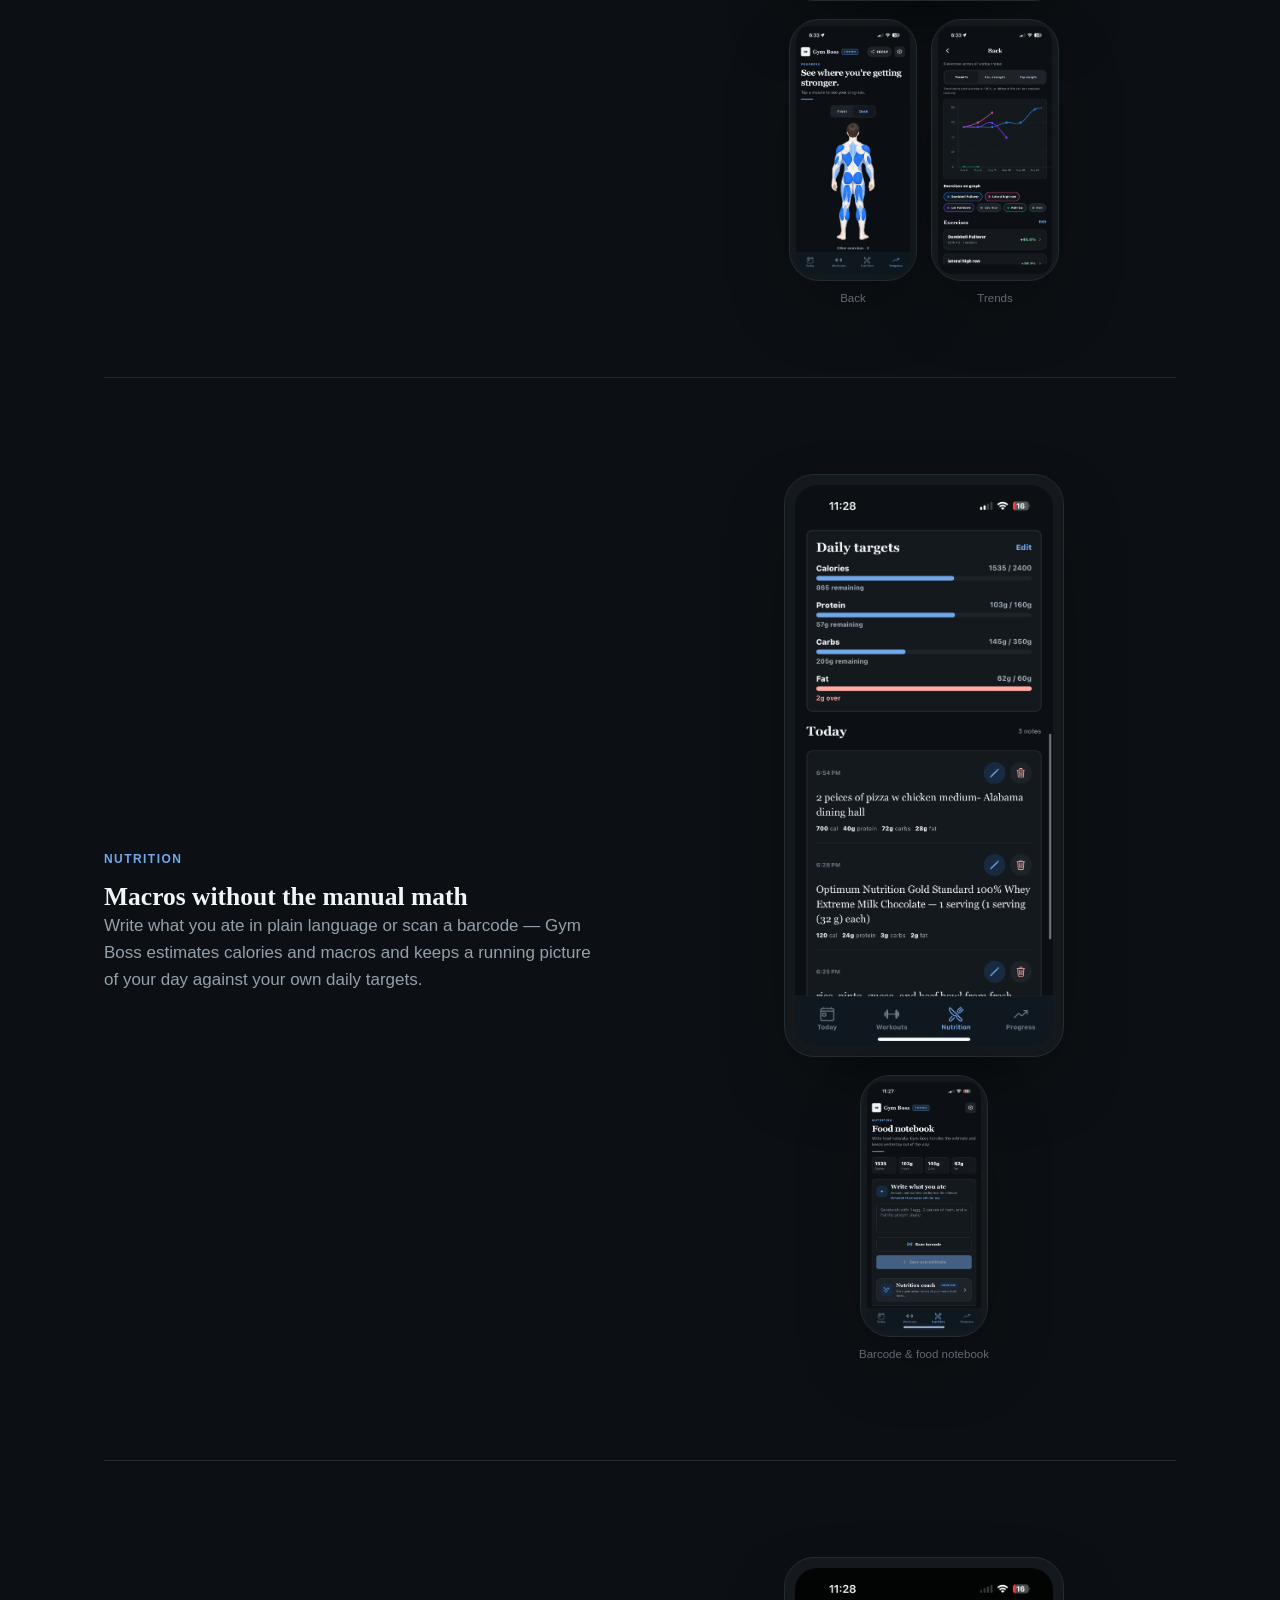
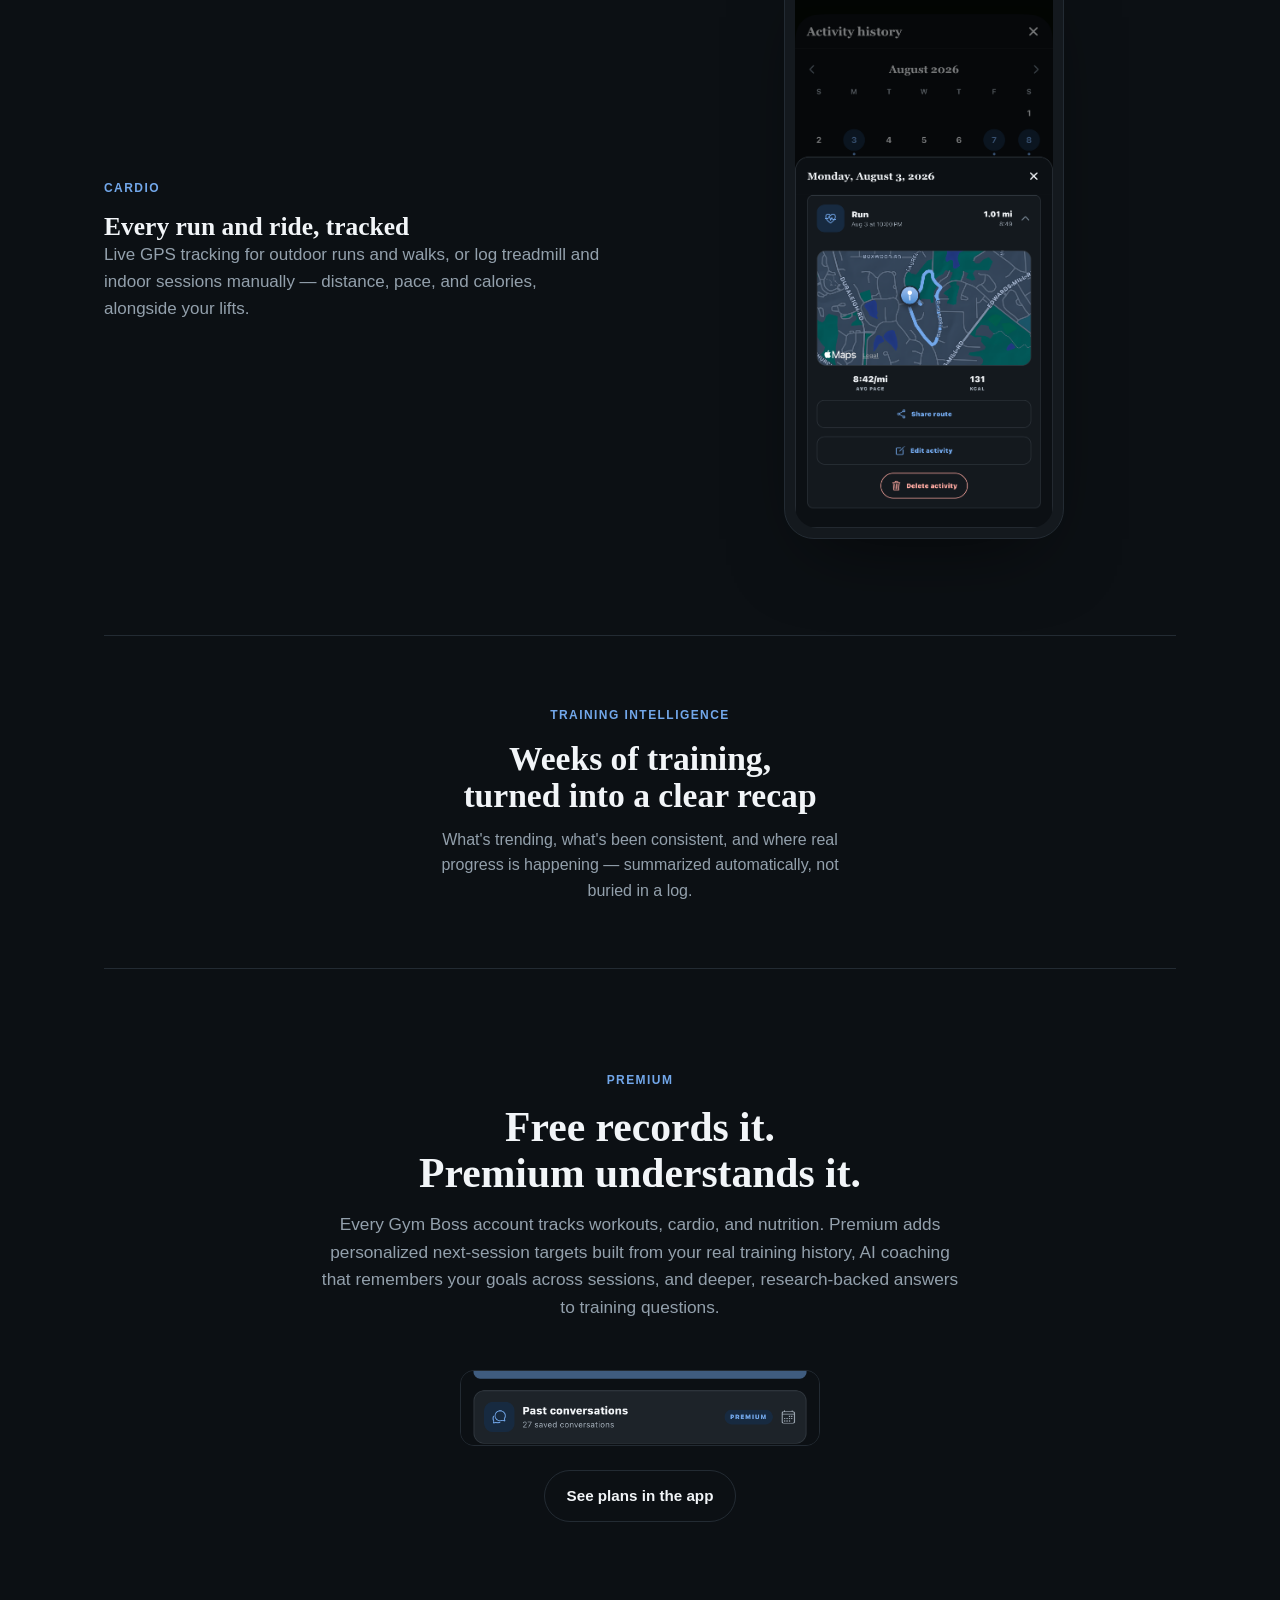
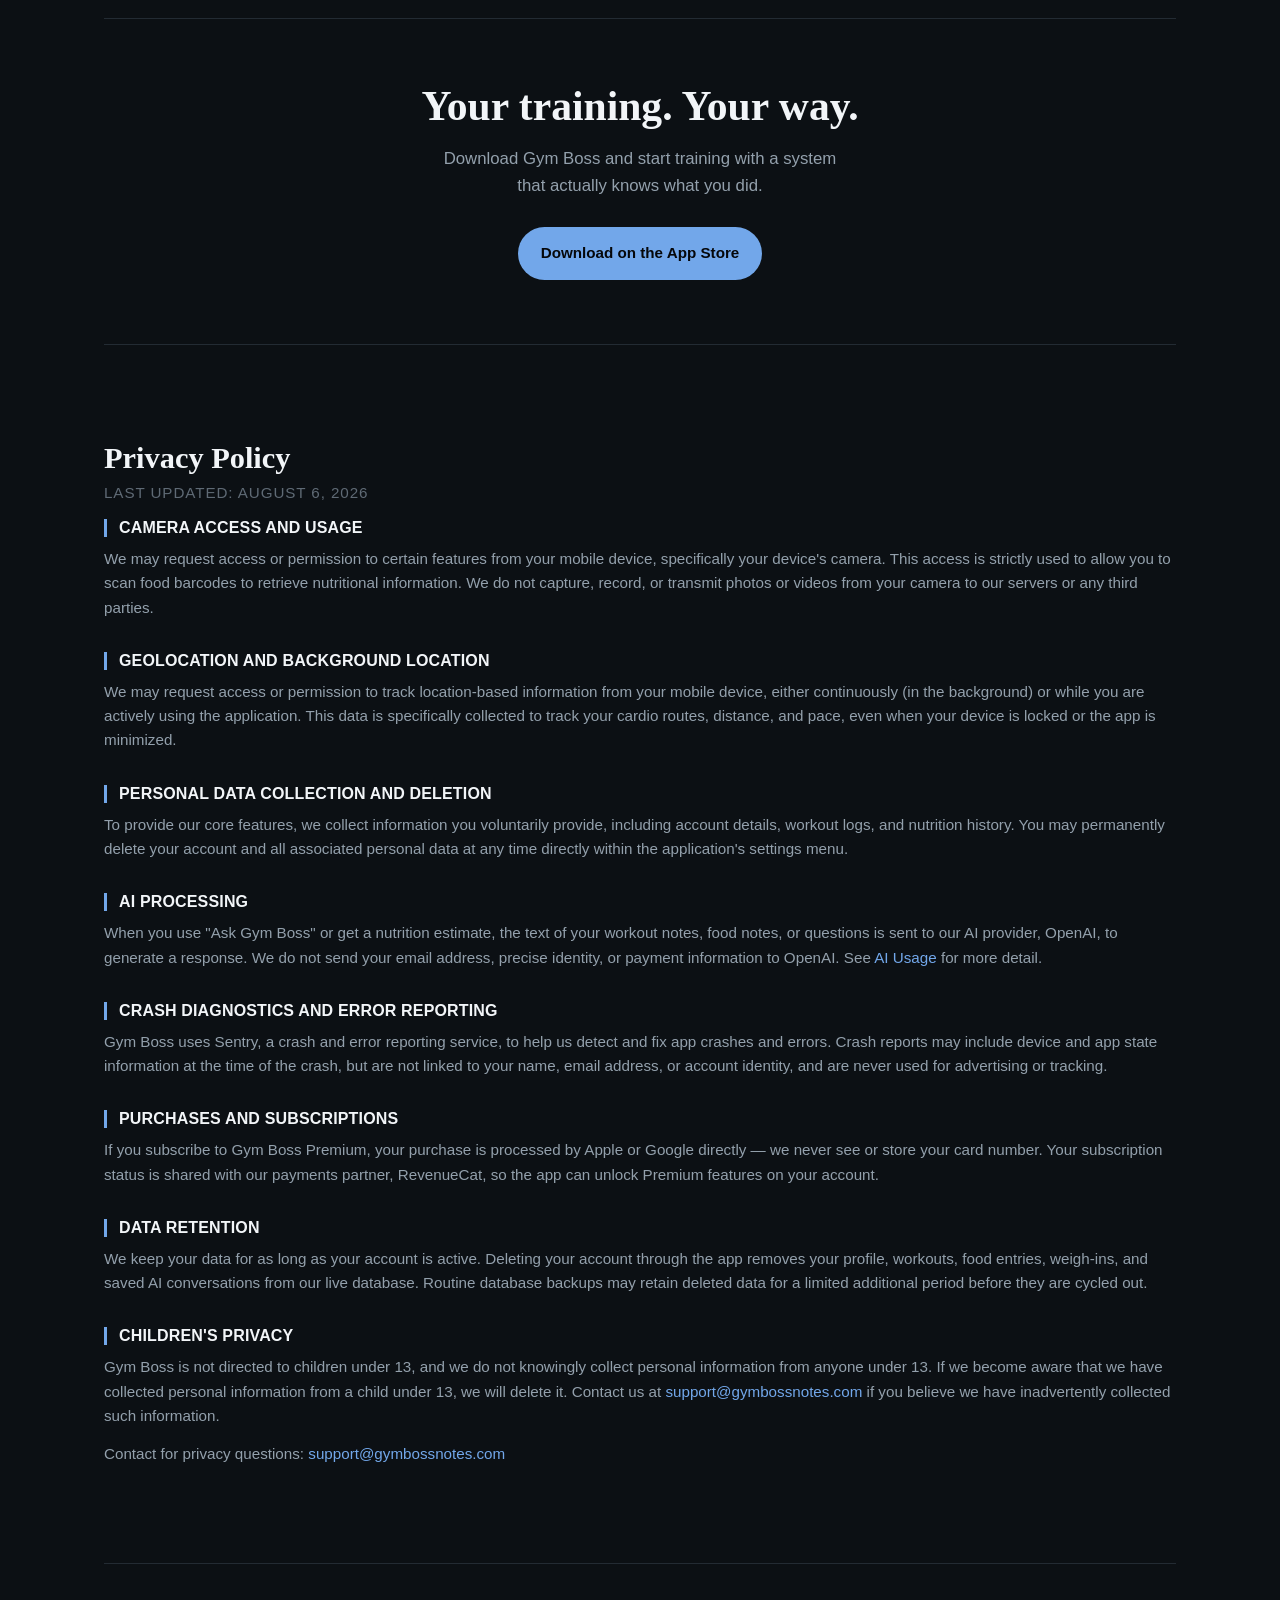
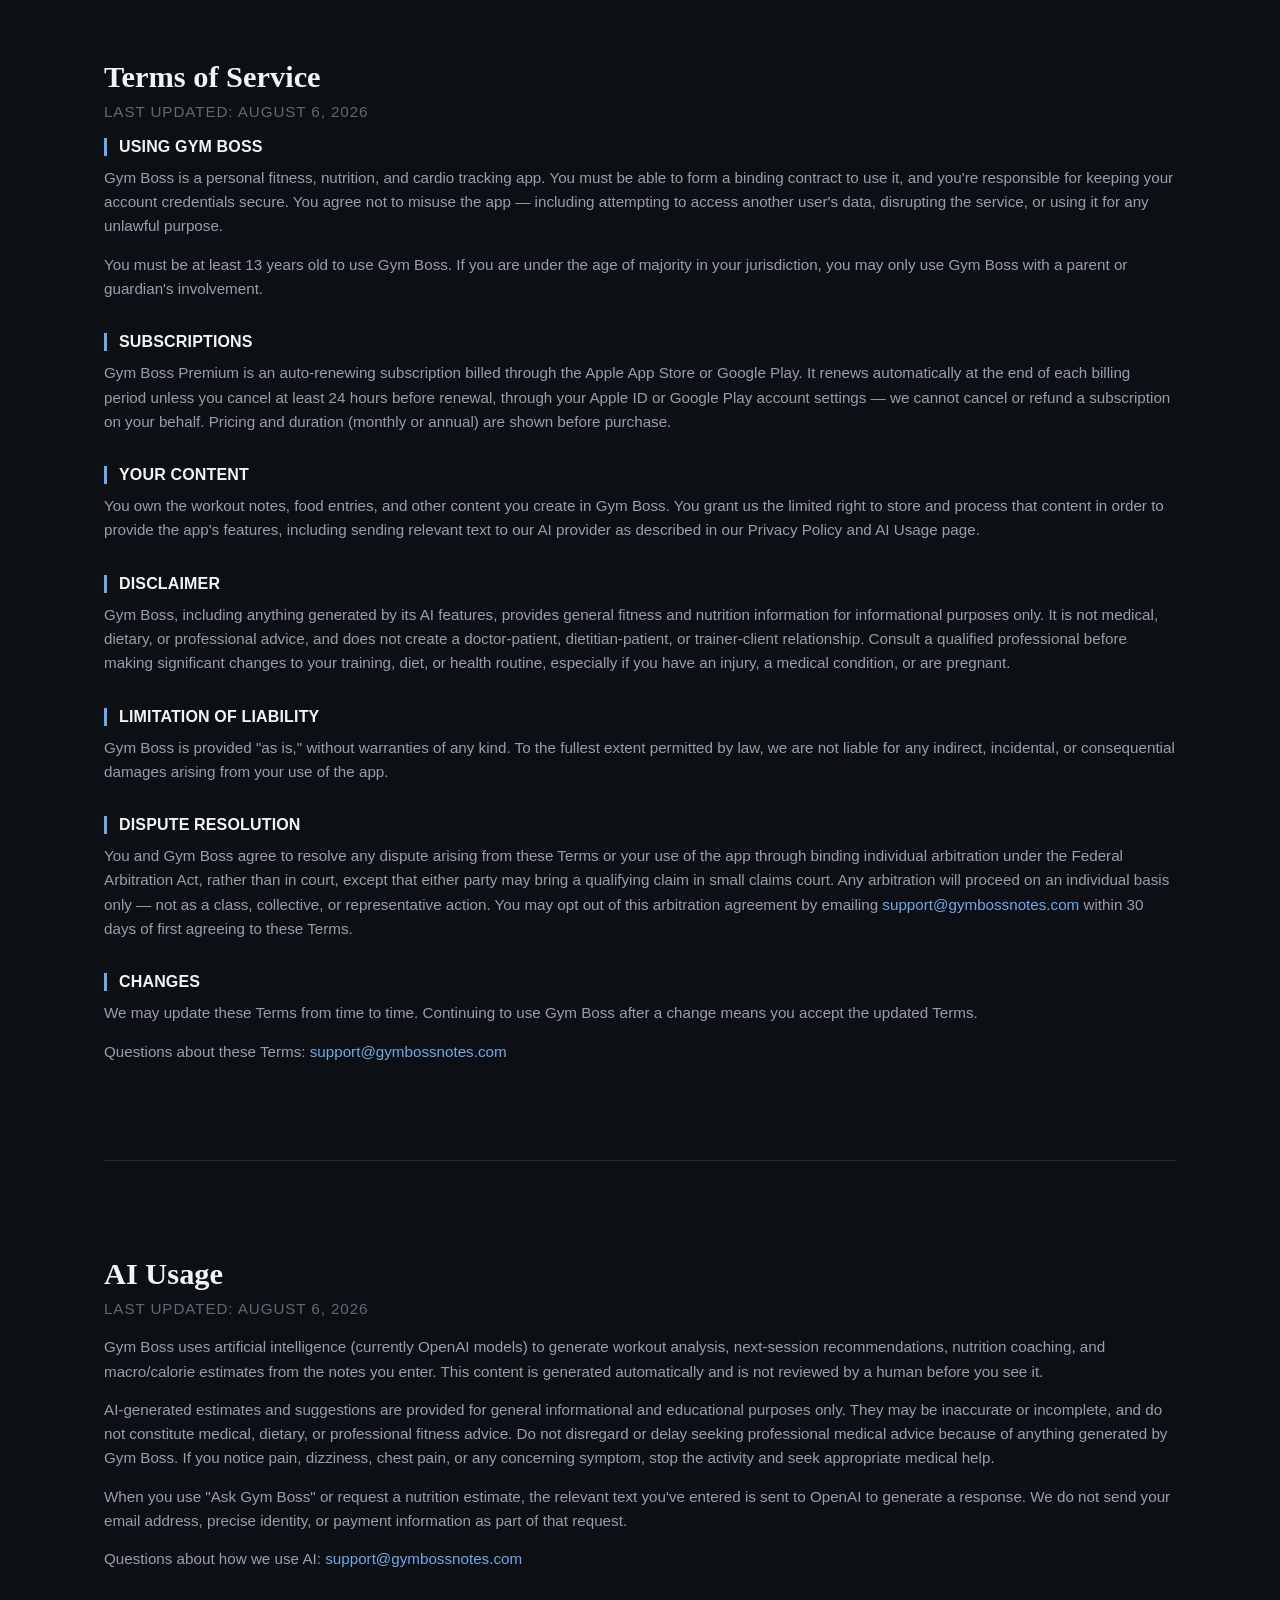
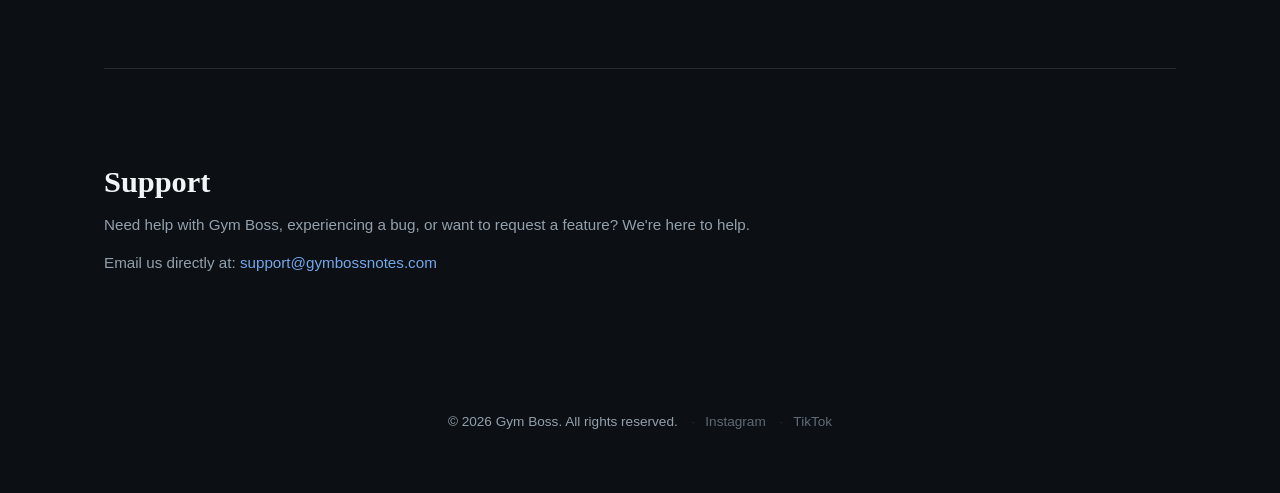
==== commit 5413c011: "Finish Gym Boss website and Freshman 15 campaign" ====
--- a/index.html
+++ b/index.html
@@ -3,183 +3,19 @@
 <head>
   <meta charset="UTF-8">
   <meta name="viewport" content="width=device-width, initial-scale=1.0">
-  <title>Gym Boss — Workout, Cardio &amp; Nutrition Tracking</title>
-  <meta name="description" content="Gym Boss is a mobile companion for tracking lifts, cardio routes, and nutrition, with AI trainer support. Privacy policy, terms of service, and support for Gym Boss.">
-  <link rel="preconnect" href="https://fonts.googleapis.com">
-  <link rel="preconnect" href="https://fonts.gstatic.com" crossorigin>
-  <link href="https://fonts.googleapis.com/css2?family=Bebas+Neue&family=Work+Sans:wght@400;500;600;700&display=swap" rel="stylesheet">
-  <style>
-    :root {
-      --ink: #eae6dd;
-      --ink-dim: #a7a196;
-      --ground: #131211;
-      --ground-raised: #1a1917;
-      --line: #2c2a26;
-      --flame: #ff5a1f;
-      --flame-dim: #b8431a;
-    }
-
-    * { box-sizing: border-box; }
-
-    html { scroll-behavior: smooth; }
-
-    body {
-      margin: 0;
-      background: var(--ground);
-      color: var(--ink);
-      font-family: 'Work Sans', -apple-system, BlinkMacSystemFont, sans-serif;
-      font-size: 17px;
-      line-height: 1.7;
-    }
-
-    h1, h2, h3 {
-      font-family: 'Bebas Neue', 'Work Sans', sans-serif;
-      font-weight: 400;
-      letter-spacing: 0.04em;
-      color: var(--ink);
-      line-height: 1.1;
-    }
-
-    a { color: var(--flame); text-decoration: none; }
-    a:hover { text-decoration: underline; }
-
-    .wrap {
-      max-width: 720px;
-      margin: 0 auto;
-      padding: 0 24px;
-    }
-
-    header.top {
-      border-bottom: 1px solid var(--line);
-      position: sticky;
-      top: 0;
-      background: rgba(19, 18, 17, 0.92);
-      backdrop-filter: blur(6px);
-      z-index: 10;
-    }
-
-    nav.top {
-      max-width: 720px;
-      margin: 0 auto;
-      padding: 18px 24px;
-      display: flex;
-      align-items: center;
-      justify-content: space-between;
-      gap: 16px;
-    }
-
-    .brand {
-      font-family: 'Bebas Neue', sans-serif;
-      font-size: 1.4rem;
-      letter-spacing: 0.08em;
-      color: var(--ink);
-      text-decoration: none;
-      white-space: nowrap;
-    }
-    .brand:hover { text-decoration: none; }
-    .brand span { color: var(--flame); }
-
-    .navlinks {
-      display: flex;
-      gap: 18px;
-      flex-wrap: wrap;
-      font-size: 0.85rem;
-      text-transform: uppercase;
-      letter-spacing: 0.06em;
-    }
-    .navlinks a { color: var(--ink-dim); }
-    .navlinks a:hover { color: var(--flame); text-decoration: none; }
-
-    .hero {
-      padding: 72px 0 56px;
-      border-bottom: 1px solid var(--line);
-    }
-
-    .hero h1 {
-      font-size: 4rem;
-      margin: 0 0 6px;
-    }
-
-    .hero .tagline {
-      font-size: 1.15rem;
-      color: var(--ink-dim);
-      max-width: 46ch;
-      margin: 0 0 4px;
-    }
-
-    .hero .avail {
-      display: inline-block;
-      margin-top: 18px;
-      font-size: 0.8rem;
-      text-transform: uppercase;
-      letter-spacing: 0.08em;
-      color: var(--flame);
-      border: 1px solid var(--flame-dim);
-      padding: 6px 12px;
-      border-radius: 2px;
-    }
-
-    section {
-      padding: 56px 0;
-      border-bottom: 1px solid var(--line);
-    }
-    section:last-of-type { border-bottom: none; }
-
-    section h2 {
-      font-size: 2.1rem;
-      color: var(--flame);
-      margin: 0 0 6px;
-    }
-
-    .updated {
-      color: var(--ink-dim);
-      font-size: 0.85rem;
-      text-transform: uppercase;
-      letter-spacing: 0.06em;
-      margin: 0 0 32px;
-    }
-
-    section h3 {
-      font-size: 1.15rem;
-      letter-spacing: 0.02em;
-      text-transform: uppercase;
-      color: var(--ink);
-      border-left: 3px solid var(--flame);
-      padding-left: 12px;
-      margin: 36px 0 10px;
-    }
-
-    section h3:first-of-type { margin-top: 0; }
-
-    section p { color: var(--ink-dim); margin: 0 0 14px; }
-    section p:last-child { margin-bottom: 0; }
-    section p a { color: var(--flame); }
-
-    footer {
-      padding: 40px 0 60px;
-      text-align: center;
-      color: var(--ink-dim);
-      font-size: 0.85rem;
-    }
-    footer a { color: var(--ink-dim); }
-    footer a:hover { color: var(--flame); }
-    footer .sep { margin: 0 10px; color: var(--line); }
-
-    @media (max-width: 560px) {
-      .hero h1 { font-size: 3rem; }
-      nav.top { flex-direction: column; align-items: flex-start; gap: 10px; }
-    }
-  </style>
+  <title>Gym Boss — Your Training, Your Way</title>
+  <meta name="description" content="Gym Boss combines the flexibility of workout notes with the intelligence of a real training system — progression, AI coaching, nutrition, and cardio tracking in one app.">
+  <link rel="stylesheet" href="assets/site.css">
 </head>
 <body>
 
-  <header class="top">
-    <nav class="top">
-      <a class="brand" href="#home">GYM <span>BOSS</span></a>
+  <header class="site-nav">
+    <nav class="site-nav-inner">
+      <a class="brand" href="#home"><span class="brand-badge">GB</span><span class="brand-word">Gym Boss</span></a>
       <div class="navlinks">
+        <a href="/freshman15/">Flip the Freshman 15</a>
         <a href="#privacy">Privacy</a>
         <a href="#terms">Terms</a>
-        <a href="#ai">AI Usage</a>
         <a href="#support">Support</a>
       </div>
     </nav>
@@ -187,15 +23,190 @@
 
   <div class="wrap">
 
-    <section class="hero" id="home" style="padding-top:56px;">
-      <h1>Gym Boss</h1>
-      <p class="tagline">Your mobile companion for tracking lifts, cardio routes, and nutrition — with AI trainers keeping you on pace.</p>
-      <span class="avail">Available now on iOS and Android</span>
-    </section>
-
-    <section id="privacy">
+    <!-- 1. HERO -->
+    <section class="hero" id="home">
+      <div>
+        <h1>Your training.<br>Your way.</h1>
+        <p class="lede">Gym Boss combines the flexibility of workout notes with the intelligence of a real training system — progression, AI coaching, nutrition, and cardio tracking, all in one place.</p>
+        <div class="cta-row">
+          <a class="btn btn-primary" href="https://apps.apple.com/us/app/gym-boss-workout-notes/id6795766855" target="_blank" rel="noopener">Download on the App Store</a>
+          <a class="btn btn-secondary" href="/freshman15/">Flip the Freshman 15 →</a>
+        </div>
+      </div>
+      <div class="device-frame">
+        <div class="screen-mask">
+          <img class="real-app-screen" src="assets/screenshots/today.png" alt="Gym Boss Today screen — weigh-in, food log, and this week's training at a glance" loading="eager">
+        </div>
+      </div>
+    </section>
+
+    <!-- 2. WORKOUT NOTES -->
+    <section class="section section-snug" id="notes">
+      <div class="split">
+        <div>
+          <span class="eyebrow">Workout Notes</span>
+          <h2>Train your way, on notes you'll actually use</h2>
+          <p>Log a workout exactly the way you'd write it down — your own shorthand, your own order, free-form text. Gym Boss reads it and turns it into structured sets, reps, and weight, without forcing you into a rigid form first.</p>
+        </div>
+        <div class="device-frame split-media">
+          <div class="screen-mask" style="aspect-ratio: 1206 / 2622;">
+            <img class="real-app-screen" src="assets/screenshots/workout-notes.png" alt="A real Gym Boss workout note, typed freeform and ready to start" loading="lazy">
+          </div>
+        </div>
+      </div>
+    </section>
+
+    <!-- 3. NEXT WORKOUT -->
+    <section class="section section-snug" id="next-workout">
+      <div class="split reverse">
+        <div>
+          <span class="eyebrow">Next Workout</span>
+          <h2>Gym Boss remembers your training so you don't have to</h2>
+          <p>Every confirmed set becomes part of your history. Gym Boss tracks what you lifted, when, and how it went, then tells you what to target next — a rep, a few more pounds, or simply repeat what worked. No spreadsheet, no guessing.</p>
+        </div>
+        <div class="device-frame split-media">
+          <!-- Cropped to just the Next Workout card — the full screenshot has
+               a stray note fragment and a lot of dead space above/below it.
+               object-fit: cover only crops here, it never stretches. -->
+          <div class="screen-mask crop-window" style="aspect-ratio: 1242 / 1450;">
+            <img class="real-app-screen" src="assets/screenshots/next-workout.png" alt="Gym Boss Next Workout card showing a targeted weight and rep recommendation" style="object-position: center 44%;" loading="lazy">
+          </div>
+        </div>
+      </div>
+    </section>
+
+    <!-- 4. ASK GYM BOSS -->
+    <section class="section section-snug" id="ask-gym-boss">
+      <div class="split">
+        <div>
+          <span class="eyebrow">Ask Gym Boss</span>
+          <h2>A coach that already knows your training</h2>
+          <p>Ask a real question and get an answer that already accounts for your history — no re-explaining your split, your goals, or last week's session every time. Gym Boss's AI coaching reads your actual training data, not a blank chat window.</p>
+        </div>
+        <div class="device-frame split-media">
+          <div class="screen-mask" style="aspect-ratio: 1206 / 2622;">
+            <img class="real-app-screen" src="assets/screenshots/ask-gym-boss.png" alt="Ask Gym Boss chat generating a real upper-body workout from a real conversation" loading="lazy">
+          </div>
+        </div>
+      </div>
+    </section>
+
+    <!-- 5. PROGRESS -->
+    <section class="section section-snug" id="progress">
+      <div class="split reverse">
+        <div>
+          <span class="eyebrow">Progress</span>
+          <h2>See your training take shape</h2>
+          <p>A visual map of every muscle group you've trained, strength trends over time, and the numbers that show real progress — not just a log of what happened.</p>
+        </div>
+        <div class="split-media">
+          <div class="device-frame">
+            <div class="screen-mask" style="aspect-ratio: 1242 / 2688;">
+              <img class="real-app-screen" src="assets/screenshots/progress.png" alt="Gym Boss Progress screen showing the front strength body map" loading="lazy">
+            </div>
+          </div>
+          <div class="thumb-row">
+            <div>
+              <div class="device-frame thumb">
+                <div class="screen-mask" style="aspect-ratio: 1206 / 2622;">
+                  <img class="real-app-screen" src="assets/screenshots/progress-back.png" alt="Gym Boss Progress screen showing the back strength body map" loading="lazy">
+                </div>
+              </div>
+              <div class="thumb-caption">Back</div>
+            </div>
+            <div>
+              <div class="device-frame thumb">
+                <div class="screen-mask" style="aspect-ratio: 1206 / 2622;">
+                  <img class="real-app-screen" src="assets/screenshots/progress-analytics.png" alt="Gym Boss Progress trend graph across sessions" loading="lazy">
+                </div>
+              </div>
+              <div class="thumb-caption">Trends</div>
+            </div>
+          </div>
+        </div>
+      </div>
+    </section>
+
+    <!-- 6. NUTRITION -->
+    <section class="section" id="nutrition">
+      <div class="split">
+        <div>
+          <span class="eyebrow">Nutrition</span>
+          <h2>Macros without the manual math</h2>
+          <p>Write what you ate in plain language or scan a barcode — Gym Boss estimates calories and macros and keeps a running picture of your day against your own daily targets.</p>
+        </div>
+        <div class="split-media">
+          <div class="device-frame">
+            <div class="screen-mask" style="aspect-ratio: 1206 / 2622;">
+              <img class="real-app-screen" src="assets/screenshots/nutrition-main.png" alt="Gym Boss daily nutrition targets and today's logged food" loading="lazy">
+            </div>
+          </div>
+          <div class="thumb-row" style="justify-content:center;">
+            <div>
+              <div class="device-frame thumb">
+                <div class="screen-mask" style="aspect-ratio: 1206 / 2622;">
+                  <img class="real-app-screen" src="assets/screenshots/nutrition-secondary.png" alt="Gym Boss food notebook with barcode scanning" loading="lazy">
+                </div>
+              </div>
+              <div class="thumb-caption">Barcode &amp; food notebook</div>
+            </div>
+          </div>
+        </div>
+      </div>
+    </section>
+
+    <!-- 7. CARDIO -->
+    <section class="section" id="cardio">
+      <div class="split reverse">
+        <div>
+          <span class="eyebrow">Cardio</span>
+          <h2>Every run and ride, tracked</h2>
+          <p>Live GPS tracking for outdoor runs and walks, or log treadmill and indoor sessions manually — distance, pace, and calories, alongside your lifts.</p>
+        </div>
+        <div class="device-frame split-media">
+          <div class="screen-mask" style="aspect-ratio: 1206 / 2622;">
+            <img class="real-app-screen" src="assets/screenshots/cardio.png" alt="Gym Boss cardio activity history with a real GPS route" loading="lazy">
+          </div>
+        </div>
+      </div>
+    </section>
+
+    <!-- 8. RECAPS -->
+    <section class="section-tight center" id="recaps" style="border-bottom: 1px solid var(--border);">
+      <span class="eyebrow">Training Intelligence</span>
+      <h2 style="font-size:clamp(1.6rem,3vw,2.1rem); max-width:34ch; margin:0 auto 12px;">Weeks of training, turned into a clear recap</h2>
+      <p style="max-width:50ch; margin:0 auto; font-size:1rem;">What's trending, what's been consistent, and where real progress is happening — summarized automatically, not buried in a log.</p>
+    </section>
+
+    <!-- 9. PREMIUM -->
+    <section class="section" id="premium">
+      <div class="section-head center" style="margin:0 auto 48px;">
+        <span class="eyebrow">Premium</span>
+        <h2>Free records it. Premium understands it.</h2>
+        <p>Every Gym Boss account tracks workouts, cardio, and nutrition. Premium adds personalized next-session targets built from your real training history, AI coaching that remembers your goals across sessions, and deeper, research-backed answers to training questions.</p>
+      </div>
+      <div class="premium-crop">
+        <div class="crop-mask">
+          <img src="assets/screenshots/ask-gym-boss.png" alt="Real Gym Boss Premium feature — saved past conversations in Ask Gym Boss" loading="lazy">
+        </div>
+      </div>
+      <div class="center" style="margin-top:24px;">
+        <a class="btn btn-secondary" href="https://apps.apple.com/us/app/gym-boss-workout-notes/id6795766855" target="_blank" rel="noopener">See plans in the app</a>
+      </div>
+    </section>
+
+    <!-- 10. FINAL CTA -->
+    <section class="section section-tight center">
+      <h2 style="font-size:clamp(1.8rem,4vw,2.6rem); margin-bottom:16px;">Your training. Your way.</h2>
+      <p style="max-width:44ch; margin:0 auto 28px; font-size:1.05rem;">Download Gym Boss and start training with a system that actually knows what you did.</p>
+      <a class="btn btn-primary" href="https://apps.apple.com/us/app/gym-boss-workout-notes/id6795766855" target="_blank" rel="noopener">Download on the App Store</a>
+    </section>
+
+    <!-- ============ LEGAL (content unchanged, anchors preserved) ============ -->
+
+    <section class="section legal-section" id="privacy">
       <h2>Privacy Policy</h2>
-      <p class="updated">Last updated: August 6, 2026</p>
+      <p class="legal-updated">Last updated: August 6, 2026</p>
 
       <h3>Camera Access and Usage</h3>
       <p>We may request access or permission to certain features from your mobile device, specifically your device's camera. This access is strictly used to allow you to scan food barcodes to retrieve nutritional information. We do not capture, record, or transmit photos or videos from your camera to our servers or any third parties.</p>
@@ -224,9 +235,9 @@
       <p>Contact for privacy questions: <a href="mailto:support@gymbossnotes.com">support@gymbossnotes.com</a></p>
     </section>
 
-    <section id="terms">
+    <section class="section legal-section" id="terms">
       <h2>Terms of Service</h2>
-      <p class="updated">Last updated: August 6, 2026</p>
+      <p class="legal-updated">Last updated: August 6, 2026</p>
 
       <h3>Using Gym Boss</h3>
       <p>Gym Boss is a personal fitness, nutrition, and cardio tracking app. You must be able to form a binding contract to use it, and you're responsible for keeping your account credentials secure. You agree not to misuse the app — including attempting to access another user's data, disrupting the service, or using it for any unlawful purpose.</p>
@@ -254,9 +265,9 @@
       <p>Questions about these Terms: <a href="mailto:support@gymbossnotes.com">support@gymbossnotes.com</a></p>
     </section>
 
-    <section id="ai">
+    <section class="section legal-section" id="ai">
       <h2>AI Usage</h2>
-      <p class="updated">Last updated: August 6, 2026</p>
+      <p class="legal-updated">Last updated: August 6, 2026</p>
 
       <p>Gym Boss uses artificial intelligence (currently OpenAI models) to generate workout analysis, next-session recommendations, nutrition coaching, and macro/calorie estimates from the notes you enter. This content is generated automatically and is not reviewed by a human before you see it.</p>
 
@@ -267,15 +278,15 @@
       <p>Questions about how we use AI: <a href="mailto:support@gymbossnotes.com">support@gymbossnotes.com</a></p>
     </section>
 
-    <section id="support">
+    <section class="section legal-section" id="support" style="border-bottom:none;">
       <h2>Support</h2>
-      <p>Need help with Gym Boss, experiencing a bug, or want to request a feature? We're here to help.</p>
-      <p>Email us directly at: <a href="mailto:support@gymbossnotes.com">support@gymbossnotes.com</a></p>
+      <p style="margin-top:14px;">Need help with Gym Boss, experiencing a bug, or want to request a feature? We're here to help.</p>
+      <p style="margin-top:10px;">Email us directly at: <a href="mailto:support@gymbossnotes.com">support@gymbossnotes.com</a></p>
     </section>
 
   </div>
 
-  <footer>
+  <footer class="site-footer">
     <p>&copy; 2026 Gym Boss. All rights reserved.
       <span class="sep">·</span><a href="https://instagram.com" target="_blank" rel="noopener">Instagram</a>
       <span class="sep">·</span><a href="https://tiktok.com" target="_blank" rel="noopener">TikTok</a>
--- a/assets/site.css
+++ b/assets/site.css
@@ -0,0 +1,452 @@
+/* Gym Boss — shared site design system.
+   Tokens match the live app's actual theme (constants/gym-boss-theme.ts). */
+
+:root {
+  --bg: #0c1014;
+  --surface: #14191e;
+  --surface-raised: #1b2129;
+  --border: #232b33;
+  --text: #f2f5f8;
+  --text-dim: #93a0ac;
+  --text-faint: #5f6a75;
+  --blue: #72a7ea;
+  --blue-strong: #2668c7;
+  --blue-soft: rgba(114, 167, 234, 0.14);
+  --danger: #e2695f;
+
+  --font-display: Georgia, 'Iowan Old Style', 'Times New Roman', serif;
+  --font-body: -apple-system, BlinkMacSystemFont, 'Segoe UI', Roboto, Helvetica, Arial, sans-serif;
+
+  --wrap: 1120px;
+  --radius: 14px;
+  --radius-sm: 9px;
+}
+
+* { box-sizing: border-box; }
+html { scroll-behavior: smooth; }
+
+body {
+  margin: 0;
+  background: var(--bg);
+  color: var(--text);
+  font-family: var(--font-body);
+  font-size: 17px;
+  line-height: 1.6;
+  -webkit-font-smoothing: antialiased;
+}
+
+h1, h2, h3, h4 {
+  font-family: var(--font-display);
+  font-weight: 700;
+  line-height: 1.12;
+  margin: 0;
+  text-wrap: balance;
+}
+
+p { margin: 0; color: var(--text-dim); }
+
+a { color: var(--blue); text-decoration: none; }
+a:hover { text-decoration: underline; }
+
+img, svg { max-width: 100%; display: block; }
+
+.wrap {
+  max-width: var(--wrap);
+  margin: 0 auto;
+  padding: 0 24px;
+}
+
+/* --- Nav ------------------------------------------------------------ */
+
+header.site-nav {
+  position: sticky;
+  top: 0;
+  z-index: 20;
+  background: rgba(12, 16, 20, 0.86);
+  backdrop-filter: blur(10px);
+  border-bottom: 1px solid var(--border);
+}
+
+nav.site-nav-inner {
+  max-width: var(--wrap);
+  margin: 0 auto;
+  padding: 16px 24px;
+  display: flex;
+  align-items: center;
+  justify-content: space-between;
+  gap: 16px;
+}
+
+/* Matches the real in-app wordmark: a white "GB" badge beside "Gym Boss"
+   set in the app's own Georgia display face — not a generic caps lockup. */
+.brand {
+  display: flex;
+  align-items: center;
+  gap: 10px;
+  color: var(--text);
+}
+.brand:hover { text-decoration: none; }
+.brand-badge {
+  width: 32px;
+  height: 32px;
+  border-radius: 9px;
+  background: #f2f5f8;
+  color: #05070a;
+  display: flex;
+  align-items: center;
+  justify-content: center;
+  font-family: var(--font-body);
+  font-weight: 800;
+  font-size: 0.72rem;
+  letter-spacing: 0.02em;
+  flex-shrink: 0;
+}
+.brand-word {
+  font-family: var(--font-display);
+  font-weight: 700;
+  font-size: 1.28rem;
+  letter-spacing: 0;
+}
+
+.navlinks {
+  display: flex;
+  gap: 22px;
+  flex-wrap: wrap;
+  font-size: 0.85rem;
+  font-weight: 600;
+}
+.navlinks a { color: var(--text-dim); }
+.navlinks a:hover { color: var(--text); text-decoration: none; }
+
+/* --- Buttons ---------------------------------------------------------- */
+
+.btn {
+  display: inline-flex;
+  align-items: center;
+  justify-content: center;
+  gap: 8px;
+  padding: 13px 22px;
+  border-radius: 999px;
+  font-weight: 700;
+  font-size: 0.95rem;
+  border: 1px solid transparent;
+  cursor: pointer;
+  white-space: nowrap;
+}
+.btn:hover { text-decoration: none; }
+
+.btn-primary {
+  background: var(--blue);
+  color: #05070a;
+}
+.btn-primary:hover { background: #86b6ee; }
+
+.btn-secondary {
+  background: transparent;
+  color: var(--text);
+  border-color: var(--border);
+}
+.btn-secondary:hover { border-color: var(--blue); color: var(--blue); }
+
+.btn-block { width: 100%; }
+.btn[disabled] { opacity: 0.5; cursor: not-allowed; }
+
+/* --- Sections ---------------------------------------------------------- */
+
+.section {
+  padding: 96px 0;
+  border-bottom: 1px solid var(--border);
+}
+.section:last-of-type { border-bottom: none; }
+.section-tight { padding: 64px 0; }
+/* ~27% less than .section's 96px — used where content-to-content rhythm
+   was reading as too much dead air between sections. */
+.section-snug { padding: 70px 0; }
+
+.eyebrow {
+  display: inline-block;
+  font-size: 0.75rem;
+  font-weight: 700;
+  letter-spacing: 0.12em;
+  text-transform: uppercase;
+  color: var(--blue);
+  margin-bottom: 14px;
+}
+
+.section-head {
+  max-width: 640px;
+  margin-bottom: 48px;
+}
+.section-head h2 { font-size: clamp(1.8rem, 3.4vw, 2.6rem); margin-bottom: 14px; }
+.section-head p { font-size: 1.08rem; line-height: 1.6; }
+
+.split {
+  display: grid;
+  grid-template-columns: 1fr 1fr;
+  gap: 64px;
+  align-items: center;
+}
+.split.reverse .split-media { order: 2; }
+
+@media (max-width: 860px) {
+  .split, .split.reverse .split-media { grid-template-columns: 1fr; order: initial; }
+  .split { gap: 40px; }
+}
+
+/* --- Card / device mockup shell ---------------------------------------- */
+
+.card {
+  background: var(--surface);
+  border: 1px solid var(--border);
+  border-radius: var(--radius);
+  padding: 28px;
+}
+
+.phone-frame {
+  background: var(--surface);
+  border: 1px solid var(--border);
+  border-radius: 32px;
+  padding: 14px;
+  box-shadow: 0 30px 80px -30px rgba(0, 0, 0, 0.6);
+  max-width: 320px;
+  margin: 0 auto;
+}
+.phone-screen {
+  background: var(--bg);
+  border-radius: 22px;
+  overflow: hidden;
+  padding: 18px 16px;
+  min-height: 420px;
+}
+/* Real device screenshots — never force both width and height. The mask
+   reserves space at the screenshot's own native ratio (avoids layout shift);
+   the image itself only ever sets width, letting height follow naturally. */
+.device-frame {
+  background: var(--surface);
+  border: 1px solid var(--border);
+  border-radius: 30px;
+  padding: 10px;
+  box-shadow: 0 30px 80px -30px rgba(0, 0, 0, 0.6);
+  max-width: 280px;
+  margin: 0 auto;
+}
+.hero .device-frame {
+  max-width: 210px;
+}
+.device-frame .screen-mask {
+  border-radius: 22px;
+  overflow: hidden;
+  aspect-ratio: 1242 / 2688;
+}
+.real-app-screen {
+  width: 100%;
+  height: auto;
+  display: block;
+  object-fit: contain;
+}
+
+/* One deliberate, disclosed exception: the Next Workout screenshot itself
+   has a stray note fragment and a lot of dead space above/below the actual
+   card. This crops to just that card — object-fit: cover still preserves
+   the image's real aspect ratio and only ever crops, it never stretches
+   (unlike object-fit: fill). Every other real screenshot stays uncropped. */
+.screen-mask.crop-window {
+  aspect-ratio: auto;
+}
+.screen-mask.crop-window .real-app-screen {
+  width: 100%;
+  height: 100%;
+  object-fit: cover;
+}
+
+/* Small supporting thumbnails (Progress back/analytics, secondary
+   nutrition shot) — same no-distortion rule, just smaller and paired. */
+.device-frame.thumb {
+  max-width: 128px;
+  padding: 6px;
+}
+.device-frame.thumb .screen-mask {
+  border-radius: 14px;
+}
+.thumb-row {
+  display: flex;
+  gap: 14px;
+  justify-content: center;
+  margin-top: 18px;
+}
+.thumb-caption {
+  text-align: center;
+  font-size: 0.72rem;
+  color: var(--text-faint);
+  margin-top: 8px;
+}
+
+/* Premium's single restrained real-UI crop: the actual "Past conversations"
+   row from the Ask Gym Boss screenshot, showing a real Premium-gated
+   feature rather than an invented mockup. */
+.premium-crop {
+  max-width: 360px;
+  margin: 28px auto 0;
+  background: var(--surface);
+  border: 1px solid var(--border);
+  border-radius: var(--radius);
+  overflow: hidden;
+}
+.premium-crop .crop-mask {
+  aspect-ratio: 1206 / 250;
+  overflow: hidden;
+}
+.premium-crop .crop-mask img {
+  width: 100%;
+  height: 100%;
+  object-fit: cover;
+  object-position: center 41%;
+  display: block;
+}
+
+.phone-screen .screen-title {
+  font-family: var(--font-display);
+  font-size: 1.15rem;
+  font-weight: 700;
+  margin-bottom: 4px;
+}
+.phone-screen .screen-sub {
+  font-size: 0.78rem;
+  color: var(--text-faint);
+  margin-bottom: 18px;
+}
+
+.mock-row {
+  display: flex;
+  align-items: center;
+  justify-content: space-between;
+  background: var(--surface-raised);
+  border: 1px solid var(--border);
+  border-radius: var(--radius-sm);
+  padding: 12px 14px;
+  margin-bottom: 10px;
+}
+.mock-row .mock-name { font-size: 0.88rem; font-weight: 700; color: var(--text); }
+.mock-row .mock-meta { font-size: 0.72rem; color: var(--text-faint); margin-top: 2px; }
+.mock-row .mock-value { font-size: 0.95rem; font-weight: 700; color: var(--blue); }
+
+.mock-chip {
+  display: inline-block;
+  font-size: 0.68rem;
+  font-weight: 700;
+  letter-spacing: 0.04em;
+  text-transform: uppercase;
+  color: var(--blue);
+  background: var(--blue-soft);
+  border-radius: 999px;
+  padding: 4px 9px;
+  margin-bottom: 10px;
+}
+
+.mock-bubble {
+  border-radius: 16px;
+  padding: 12px 14px;
+  font-size: 0.86rem;
+  line-height: 1.45;
+  margin-bottom: 10px;
+  max-width: 88%;
+}
+.mock-bubble.user {
+  background: var(--blue-soft);
+  color: var(--text);
+  margin-left: auto;
+}
+.mock-bubble.assistant {
+  background: var(--surface-raised);
+  border: 1px solid var(--border);
+  color: var(--text-dim);
+}
+
+/* --- Feature grid -------------------------------------------------------- */
+
+.grid-3 {
+  display: grid;
+  grid-template-columns: repeat(3, 1fr);
+  gap: 20px;
+}
+@media (max-width: 860px) { .grid-3 { grid-template-columns: 1fr; } }
+
+.feature-card {
+  background: var(--surface);
+  border: 1px solid var(--border);
+  border-radius: var(--radius);
+  padding: 26px;
+}
+.feature-card h3 { font-size: 1.05rem; margin-bottom: 8px; }
+.feature-card p { font-size: 0.92rem; }
+
+/* --- Hero ---------------------------------------------------------------- */
+
+.hero {
+  padding: 80px 0 64px;
+  display: grid;
+  grid-template-columns: 1.1fr 0.9fr;
+  gap: 56px;
+  align-items: center;
+}
+@media (max-width: 900px) { .hero { grid-template-columns: 1fr; padding: 56px 0 40px; } }
+
+.hero h1 {
+  font-size: clamp(2.6rem, 6vw, 4.4rem);
+  letter-spacing: -0.01em;
+}
+.hero .lede {
+  font-size: 1.15rem;
+  max-width: 46ch;
+  margin: 20px 0 30px;
+  line-height: 1.6;
+}
+.hero .cta-row { display: flex; gap: 14px; flex-wrap: wrap; }
+
+/* --- Legal sections (preserved content, restyled) ------------------------- */
+
+.legal-section h2 { font-size: 1.9rem; color: var(--text); margin-bottom: 6px; }
+.legal-updated {
+  color: var(--text-faint);
+  font-size: 0.8rem;
+  text-transform: uppercase;
+  letter-spacing: 0.06em;
+  margin: 0 0 32px;
+}
+.legal-section h3 {
+  font-family: var(--font-body);
+  font-size: 1rem;
+  font-weight: 700;
+  letter-spacing: 0.01em;
+  text-transform: uppercase;
+  color: var(--text);
+  border-left: 3px solid var(--blue);
+  padding-left: 12px;
+  margin: 32px 0 10px;
+}
+.legal-section h3:first-of-type { margin-top: 0; }
+.legal-section p { margin: 0 0 14px; font-size: 0.95rem; }
+.legal-section p:last-child { margin-bottom: 0; }
+
+/* --- Footer ---------------------------------------------------------------- */
+
+footer.site-footer {
+  padding: 40px 0 60px;
+  text-align: center;
+  color: var(--text-faint);
+  font-size: 0.85rem;
+}
+footer.site-footer a { color: var(--text-faint); }
+footer.site-footer a:hover { color: var(--blue); }
+footer.site-footer .sep { margin: 0 10px; color: var(--border); }
+
+/* --- Utility --------------------------------------------------------------- */
+
+.center { text-align: center; }
+.hidden { display: none !important; }
+.stack { display: flex; flex-direction: column; gap: 10px; }
+.muted { color: var(--text-faint); font-size: 0.85rem; }
+
+@media (prefers-reduced-motion: reduce) {
+  * { animation-duration: 0.001ms !important; transition-duration: 0.001ms !important; }
+}
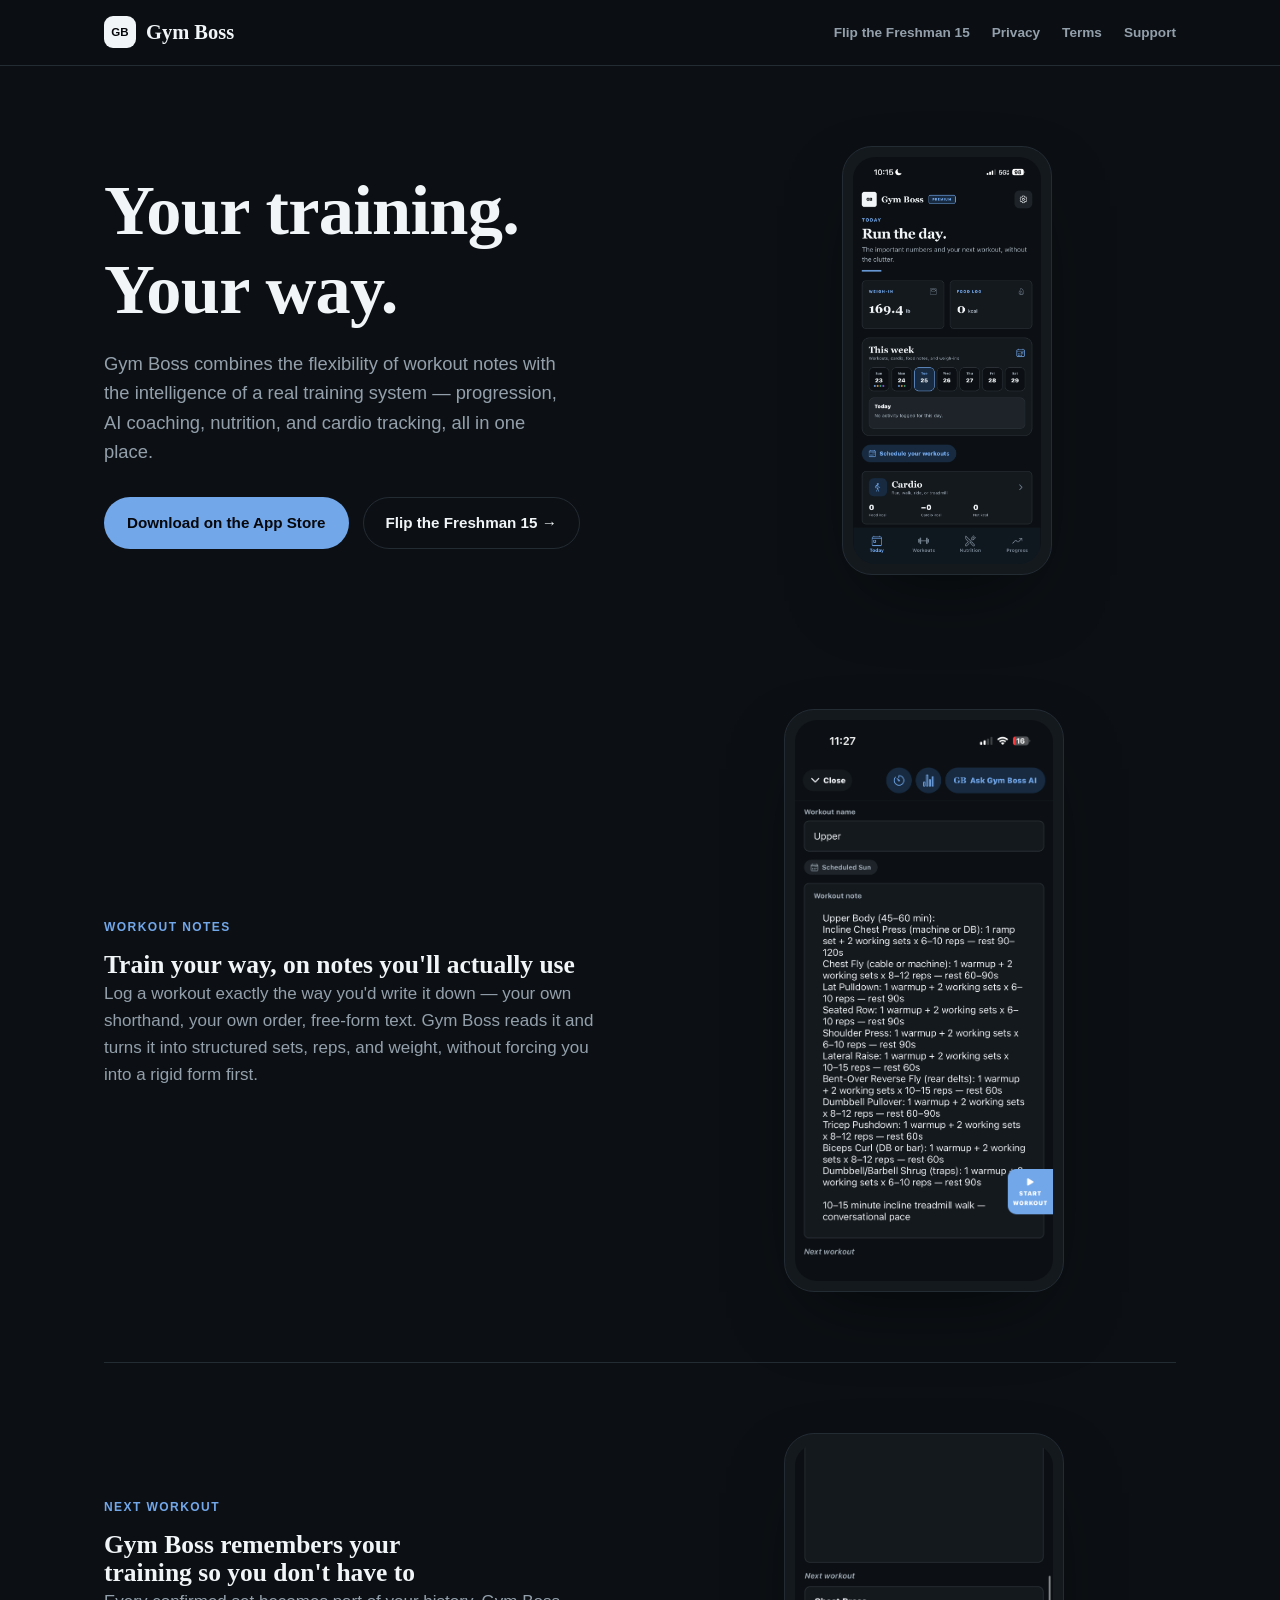
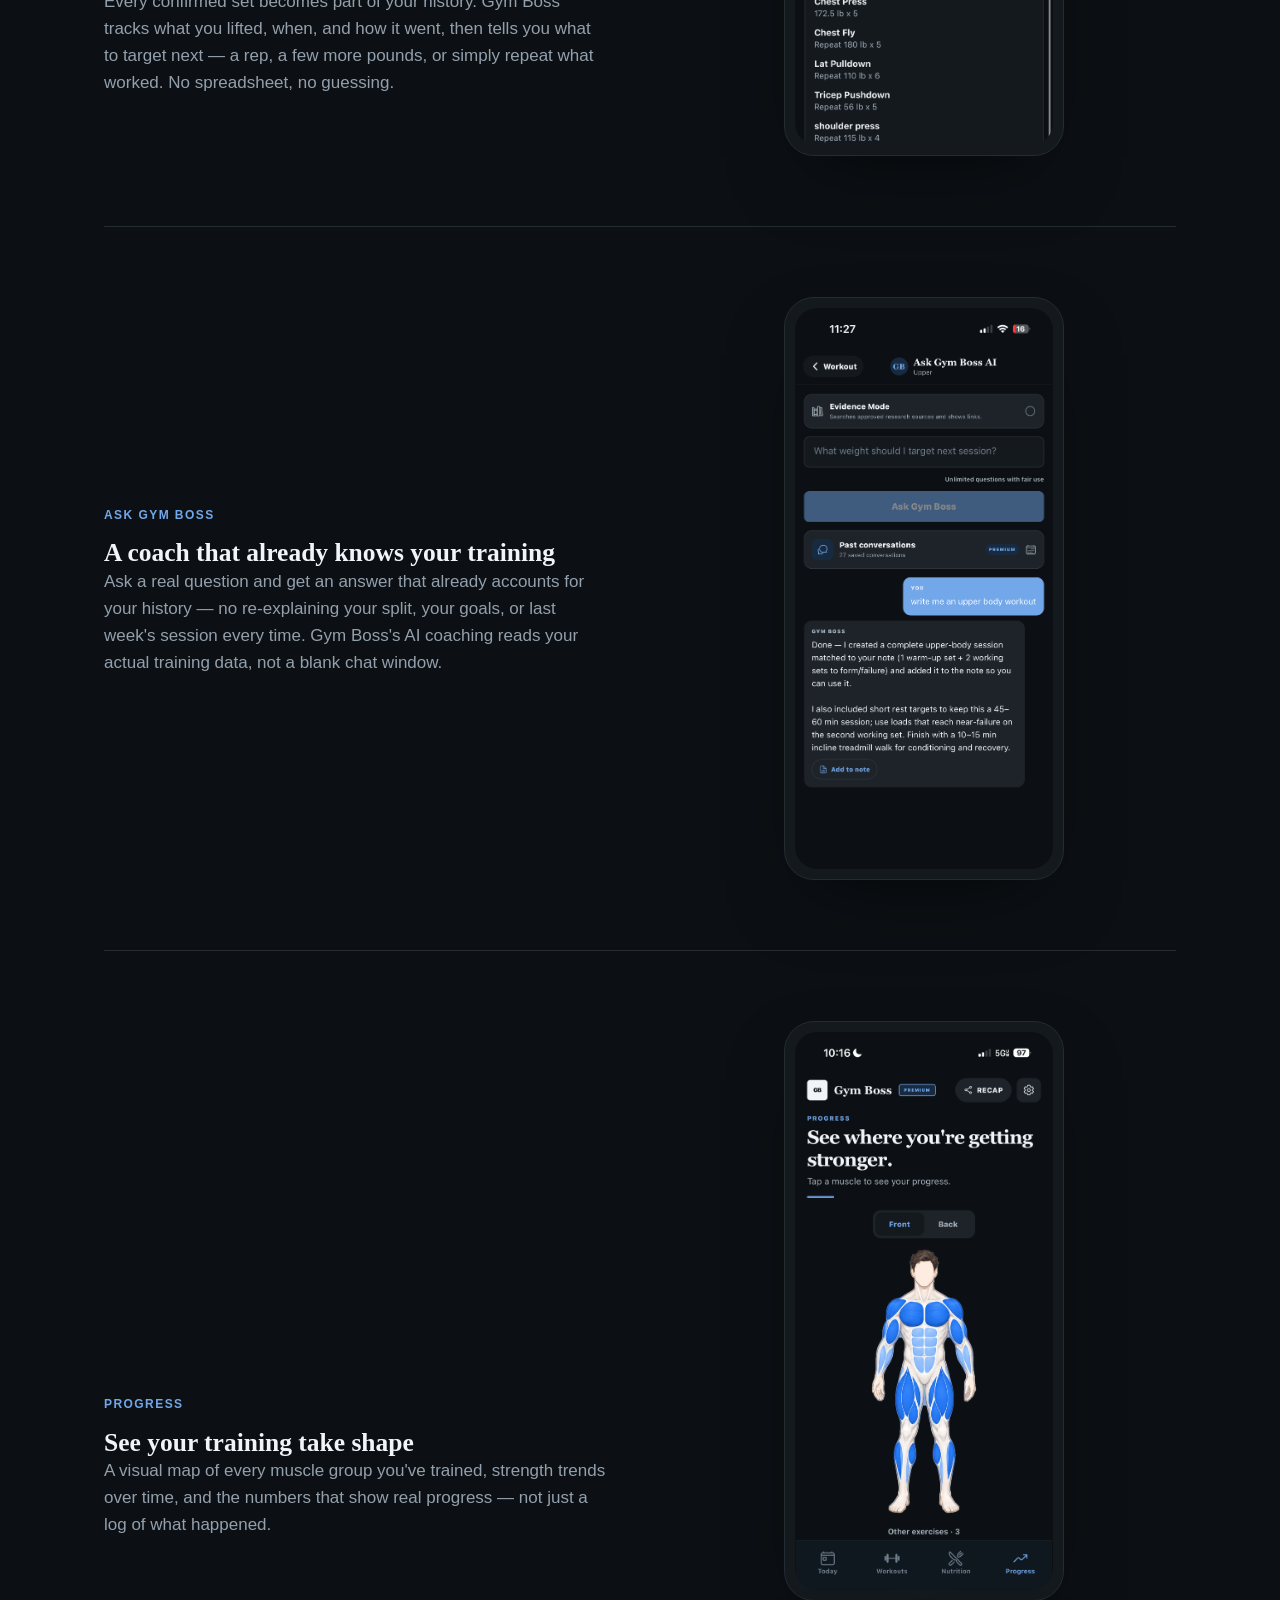
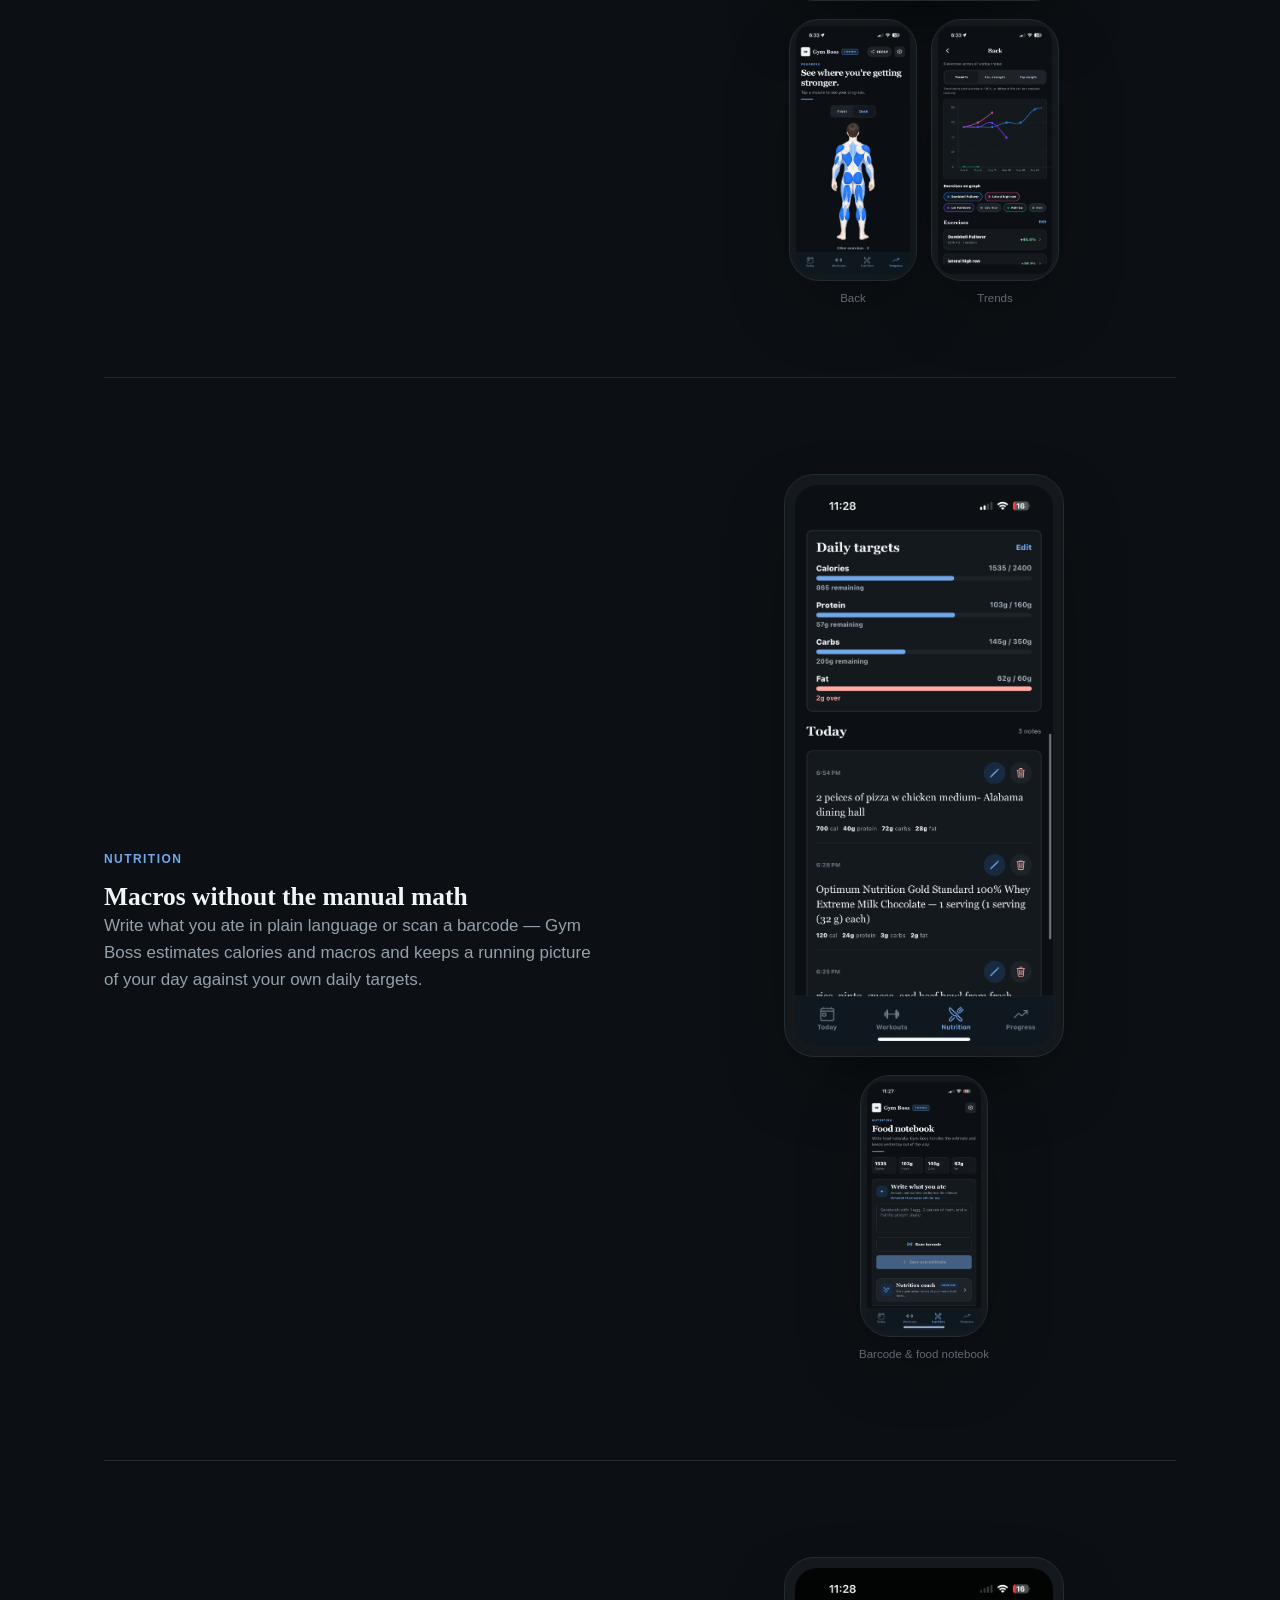
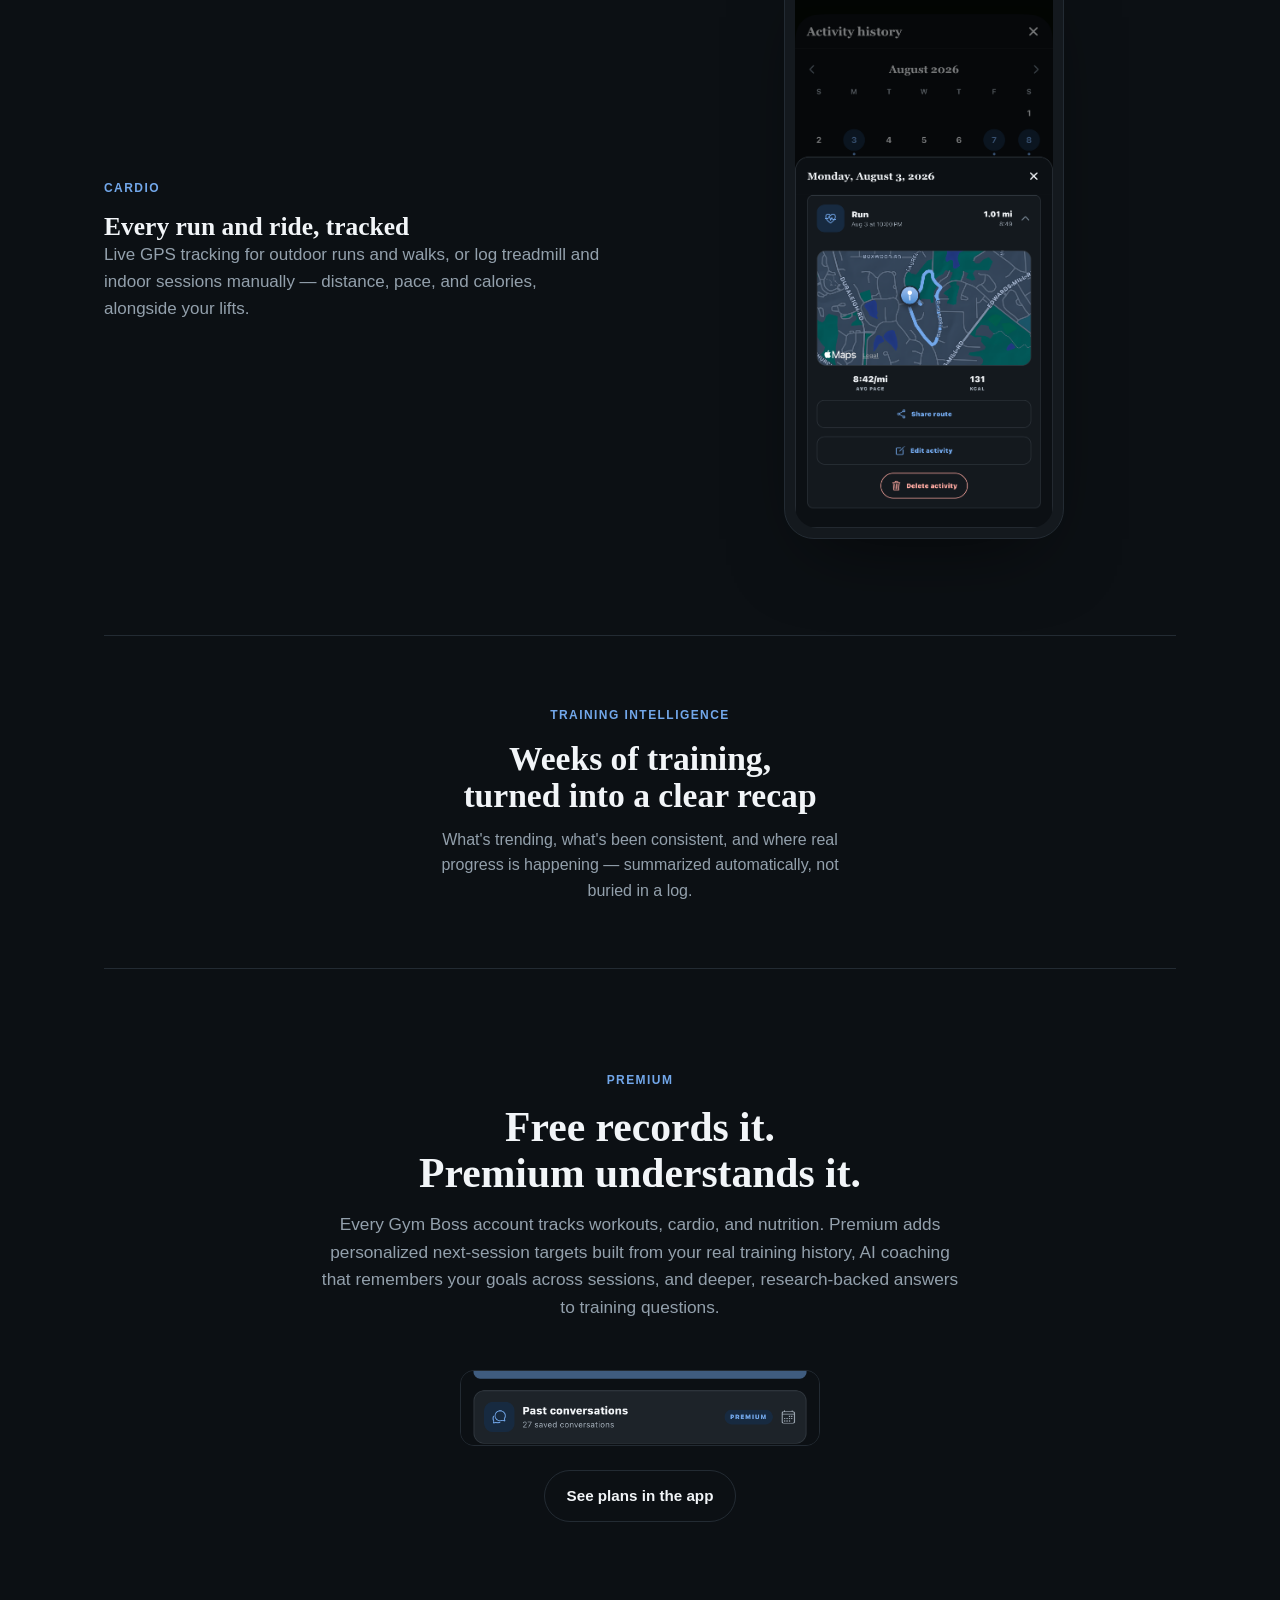
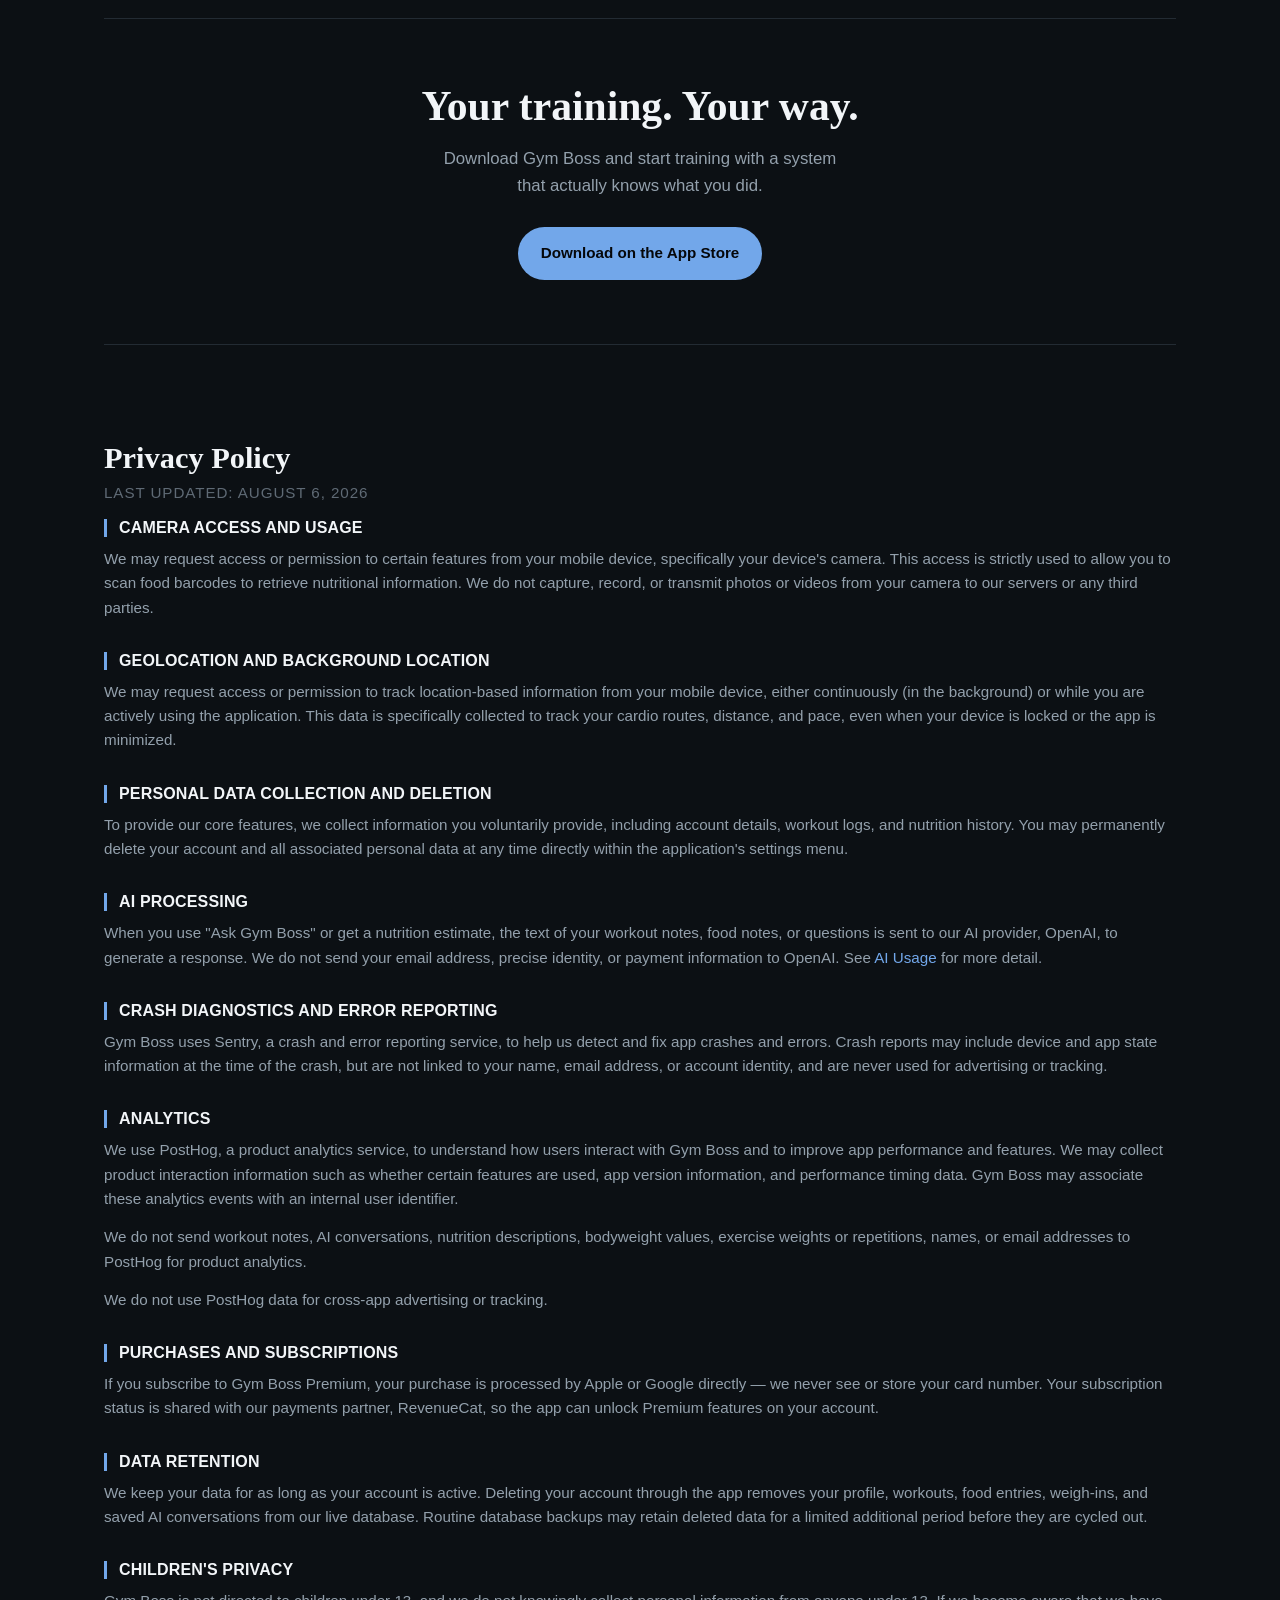
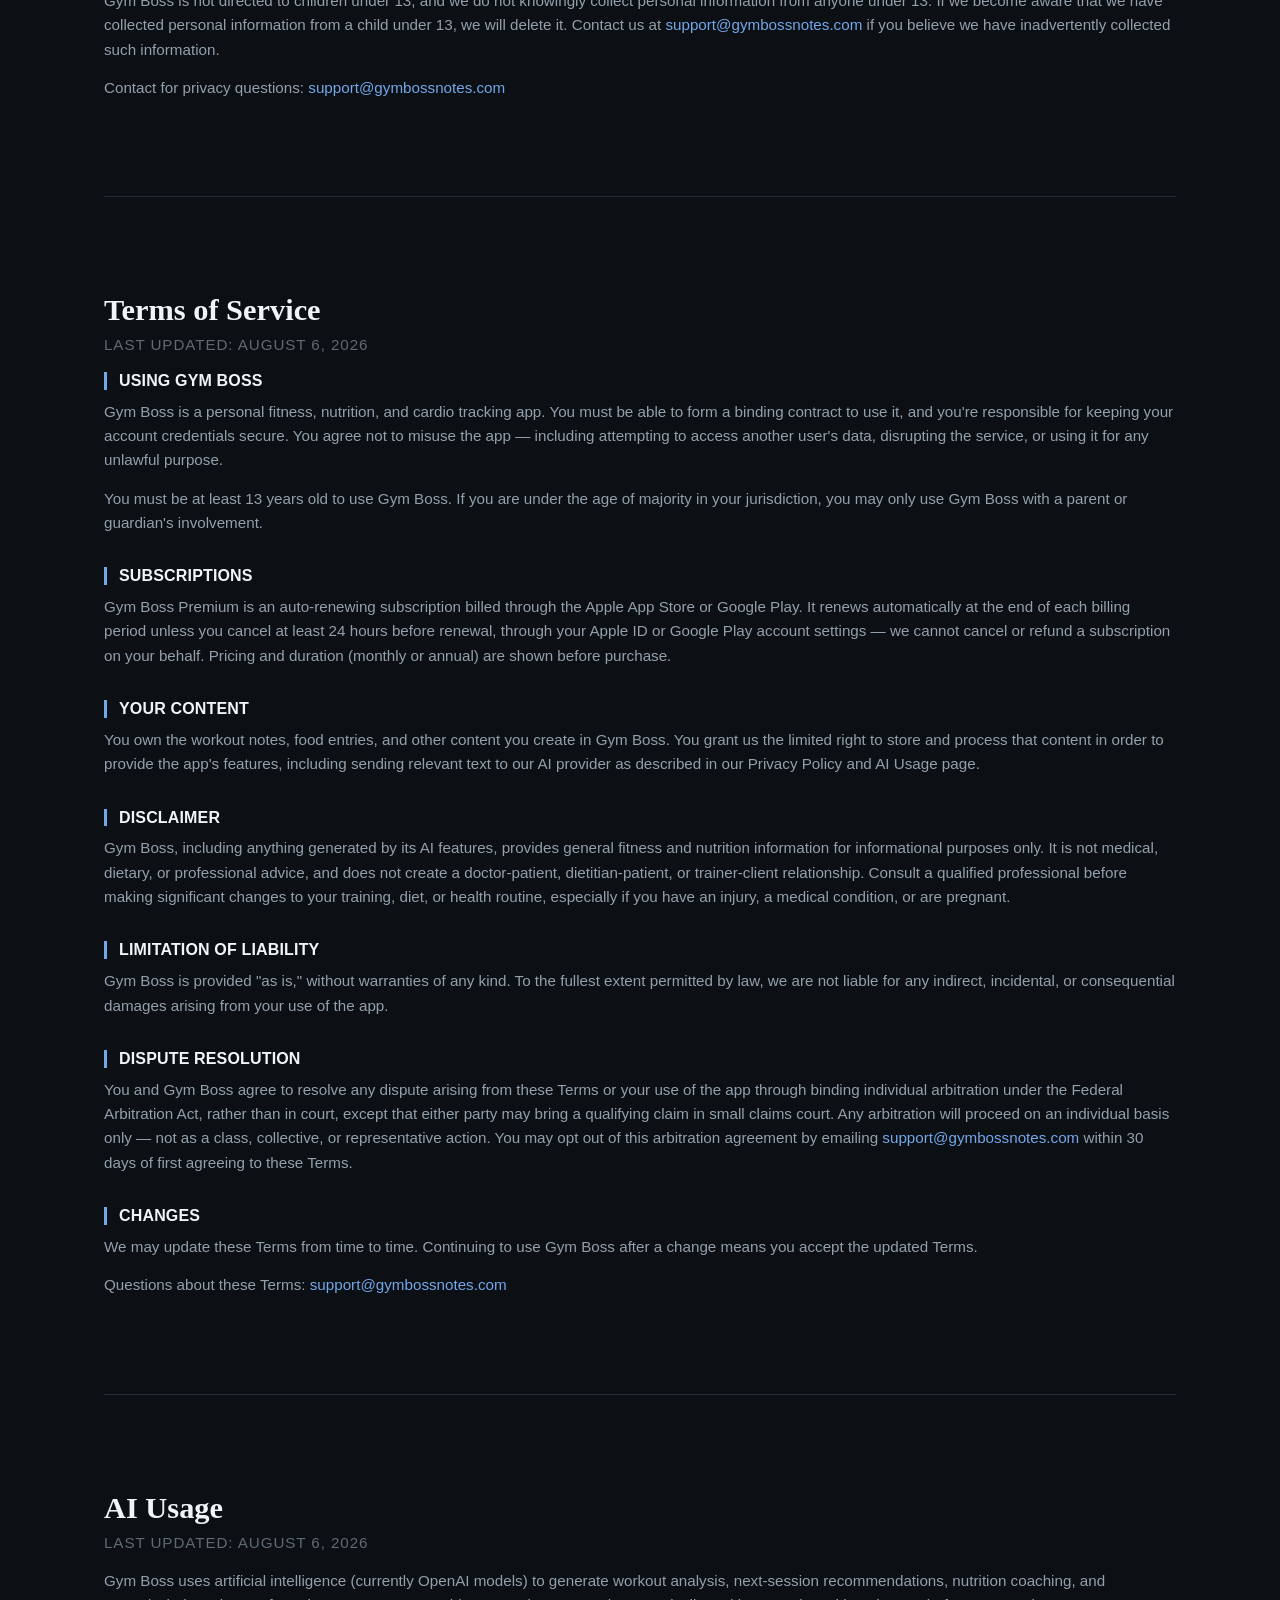
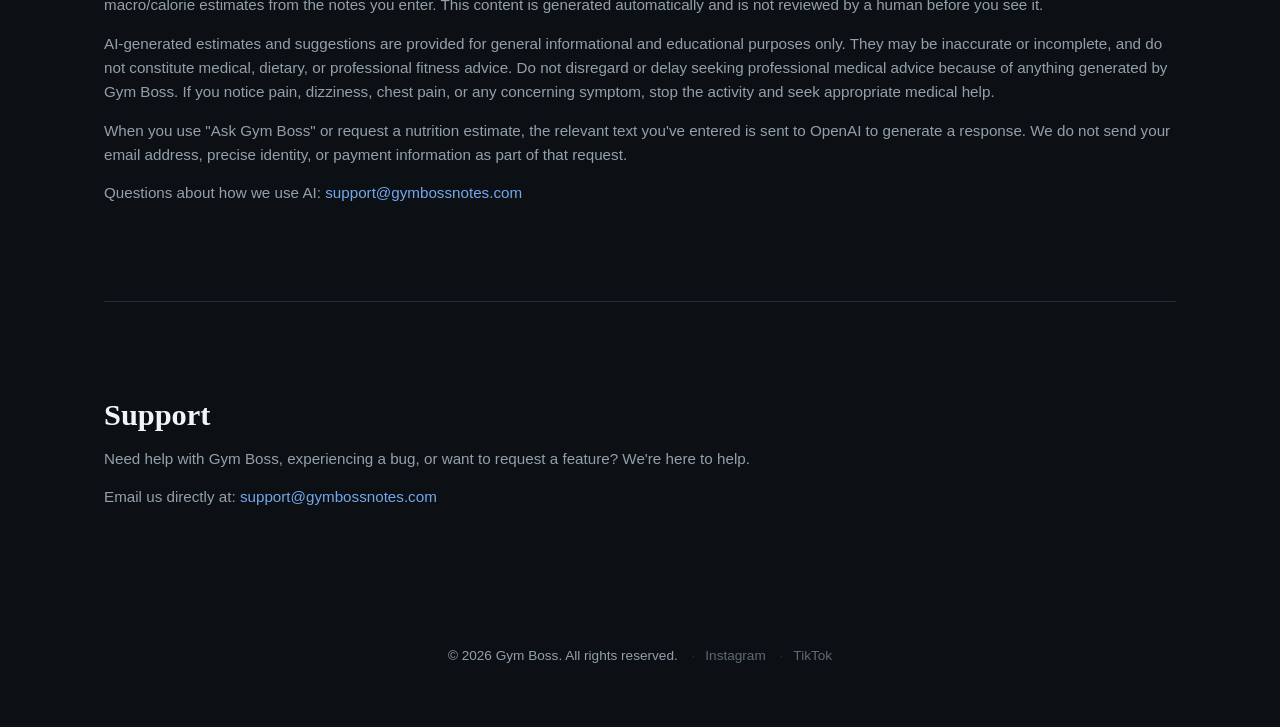
==== commit 3ef206c6: "Update privacy policy for product analytics Add a disclosure for the PostHog product analytics integ" ====
--- a/index.html
+++ b/index.html
@@ -223,7 +223,14 @@
       <h3>Crash Diagnostics and Error Reporting</h3>
       <p>Gym Boss uses Sentry, a crash and error reporting service, to help us detect and fix app crashes and errors. Crash reports may include device and app state information at the time of the crash, but are not linked to your name, email address, or account identity, and are never used for advertising or tracking.</p>
 
-      <h3>Purchases and Subscriptions</h3>
+      <h3>Analytics</h3>
+<p>We use PostHog, a product analytics service, to understand how users interact with Gym Boss and to improve app performance and features. We may collect product interaction information such as whether certain features are used, app version information, and performance timing data. Gym Boss may associate these analytics events with an internal user identifier.</p>
+
+<p>We do not send workout notes, AI conversations, nutrition descriptions, bodyweight values, exercise weights or repetitions, names, or email addresses to PostHog for product analytics.</p>
+
+<p>We do not use PostHog data for cross-app advertising or tracking.</p>
+
+<h3>Purchases and Subscriptions</h3>
       <p>If you subscribe to Gym Boss Premium, your purchase is processed by Apple or Google directly — we never see or store your card number. Your subscription status is shared with our payments partner, RevenueCat, so the app can unlock Premium features on your account.</p>
 
       <h3>Data Retention</h3>
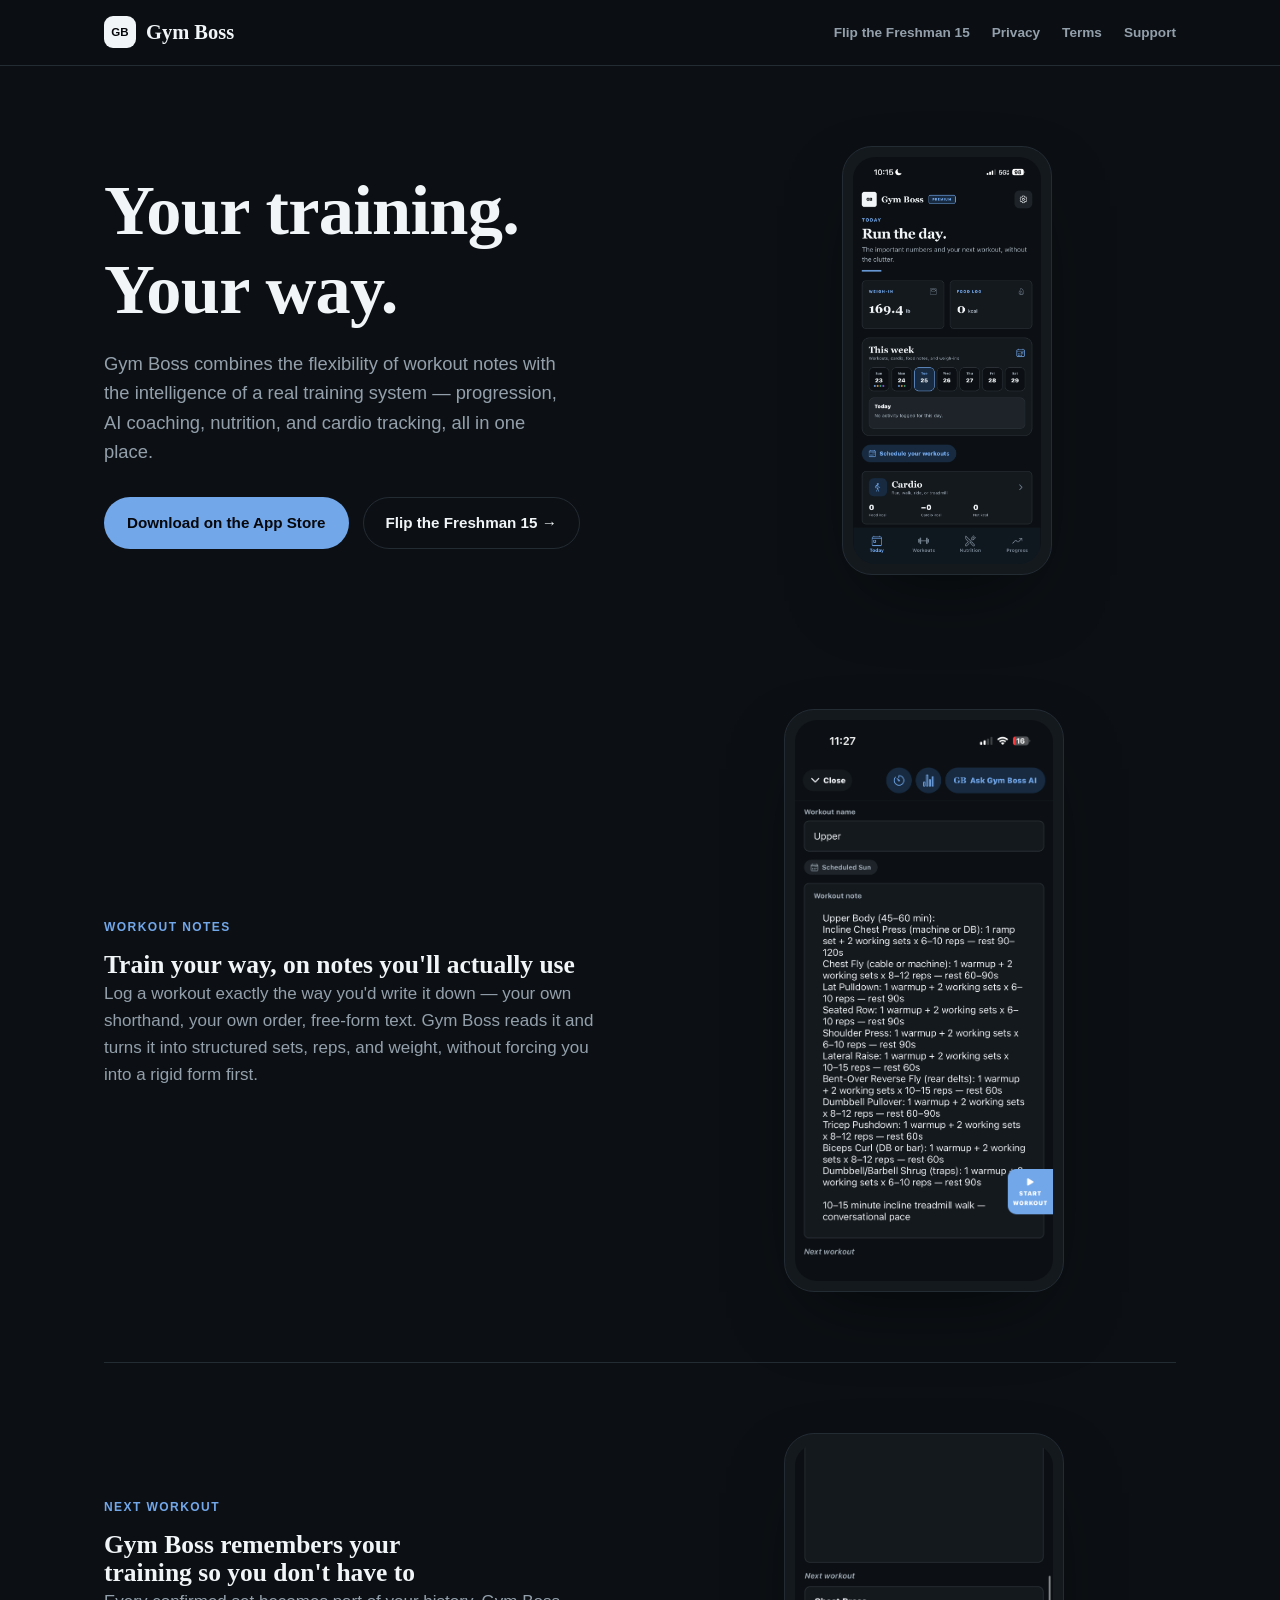
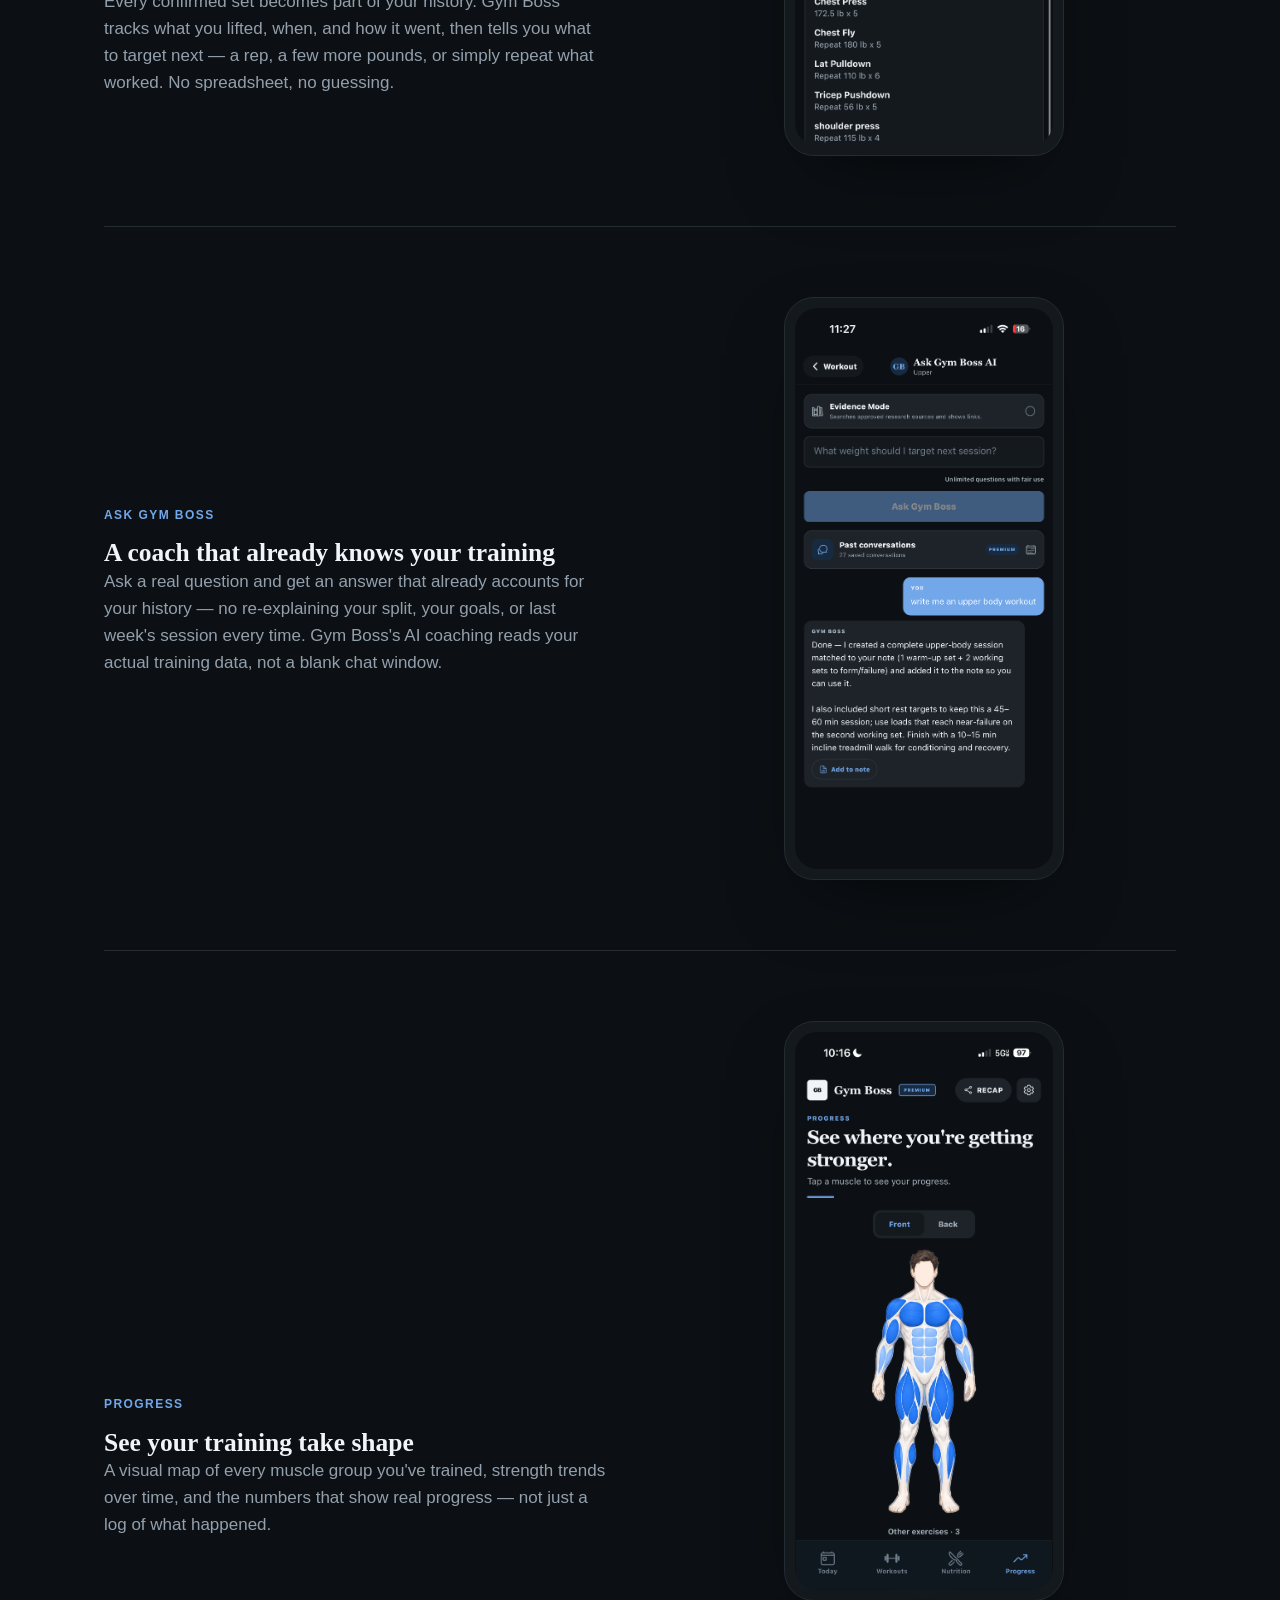
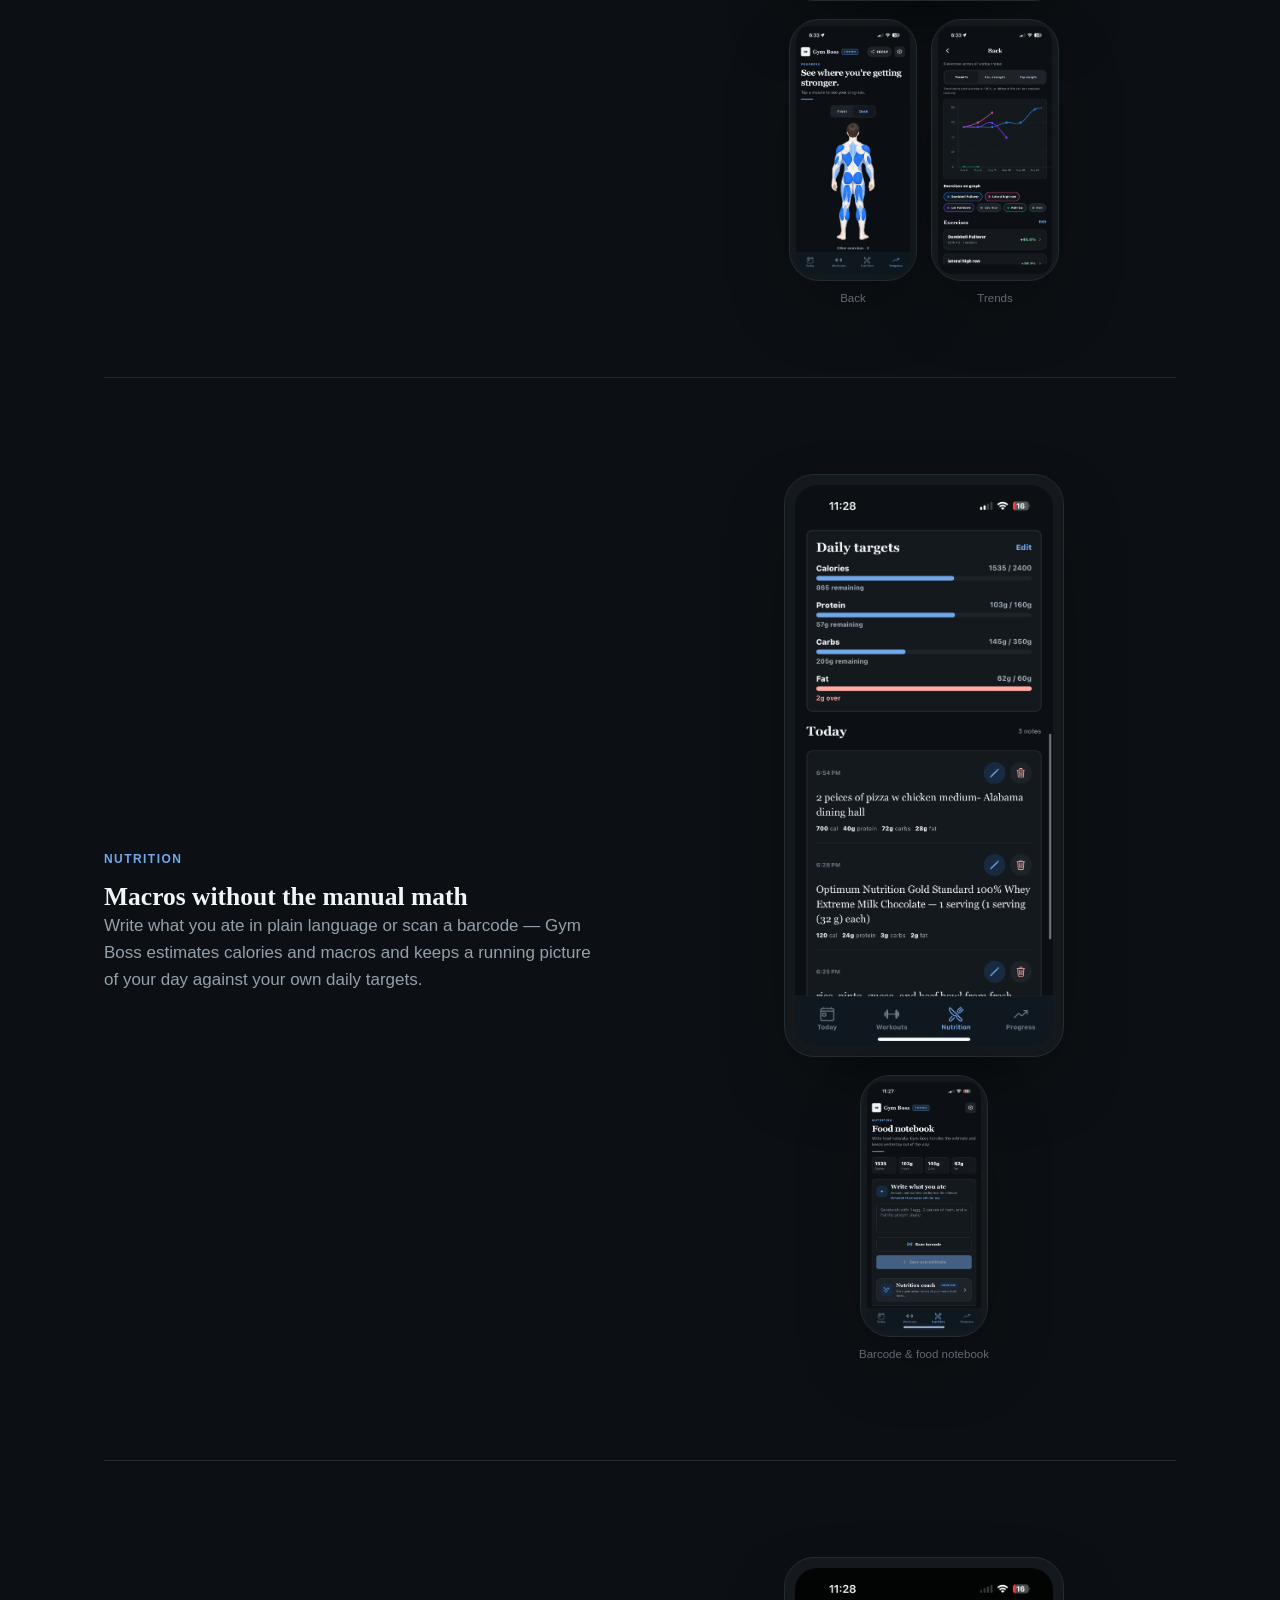
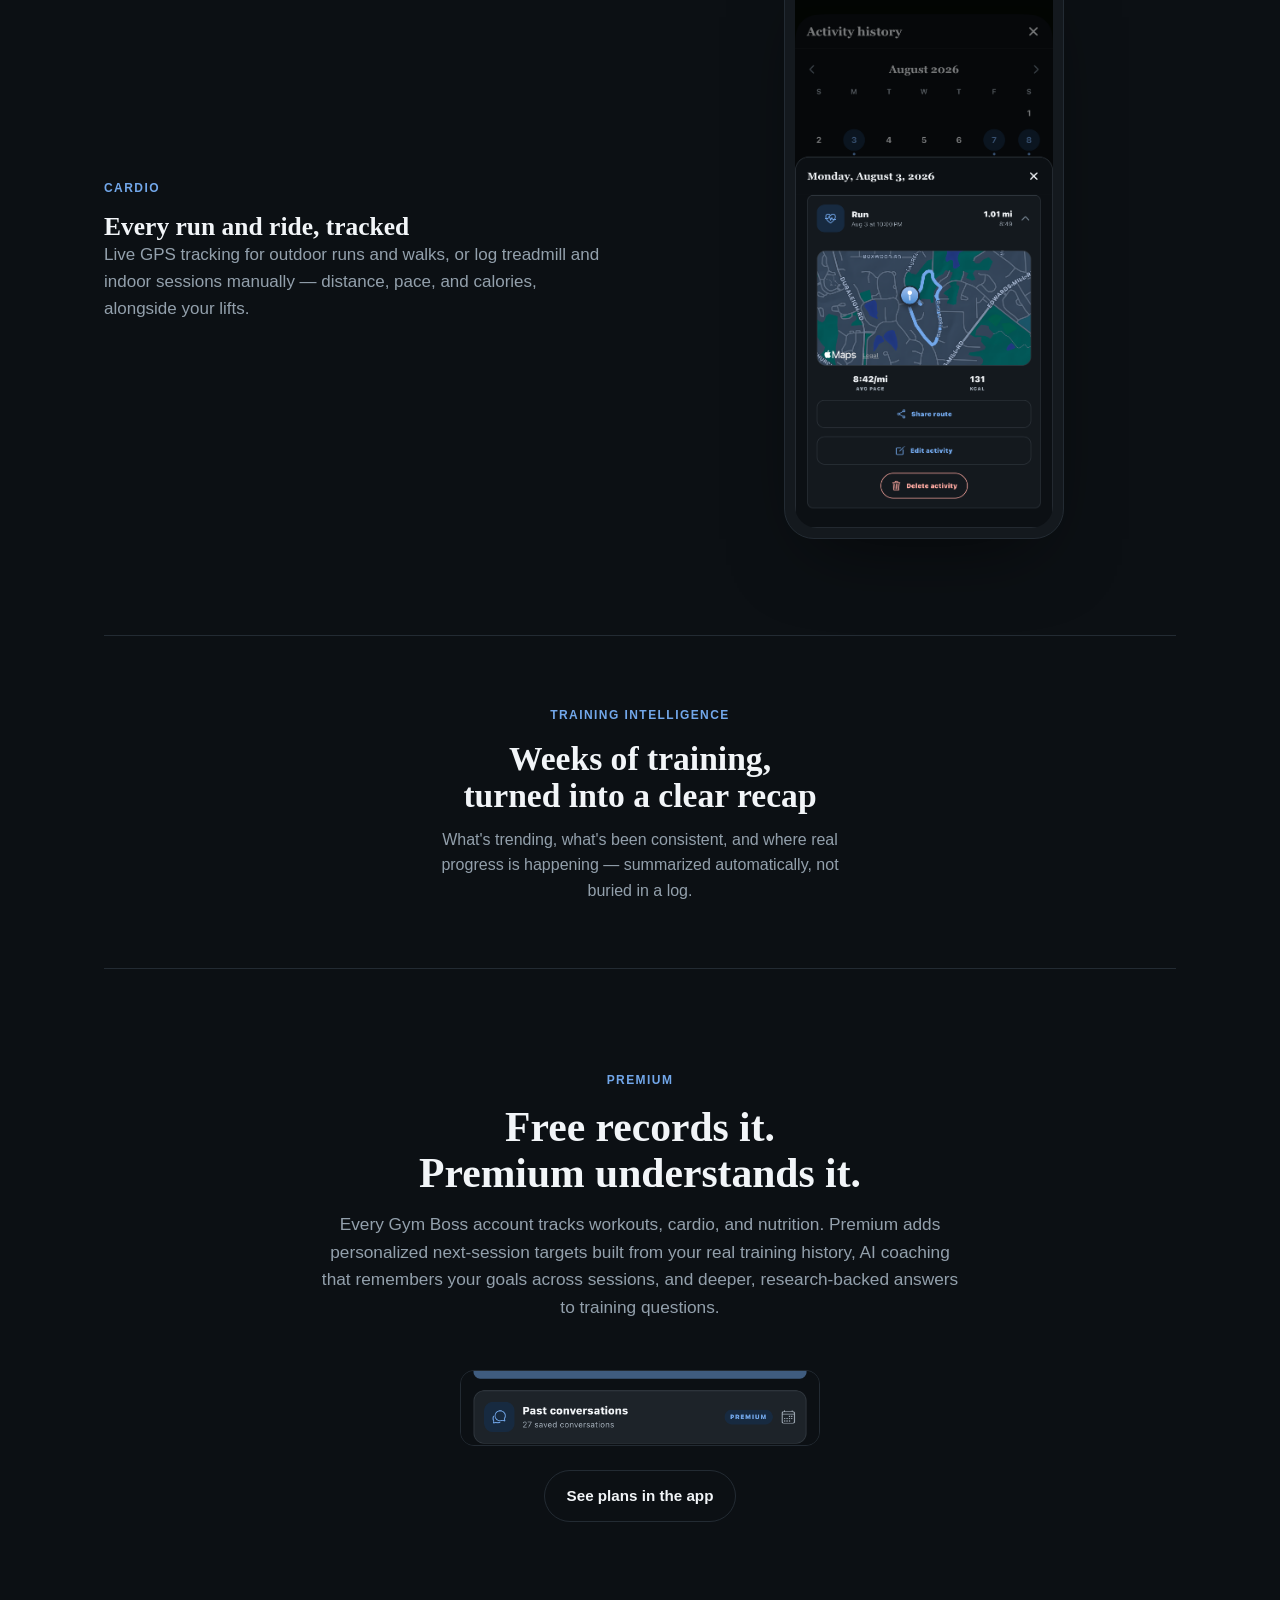
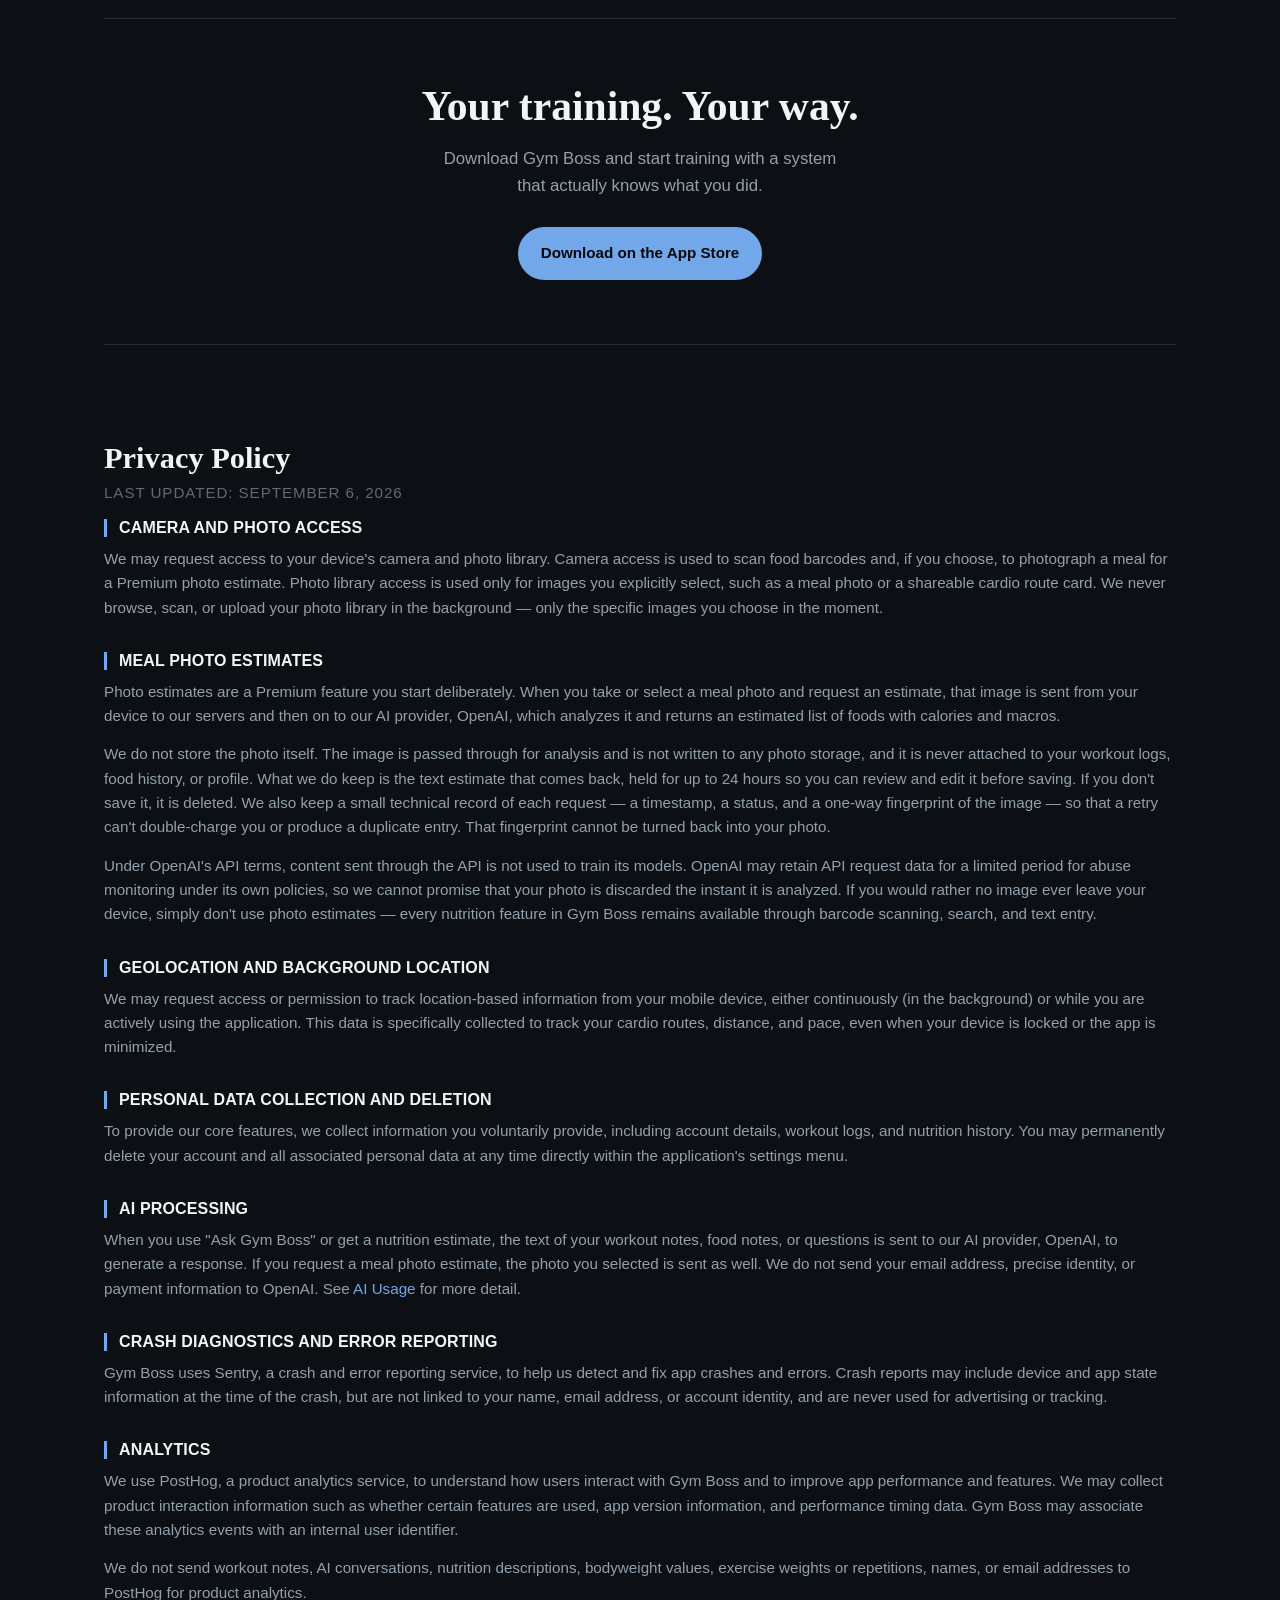
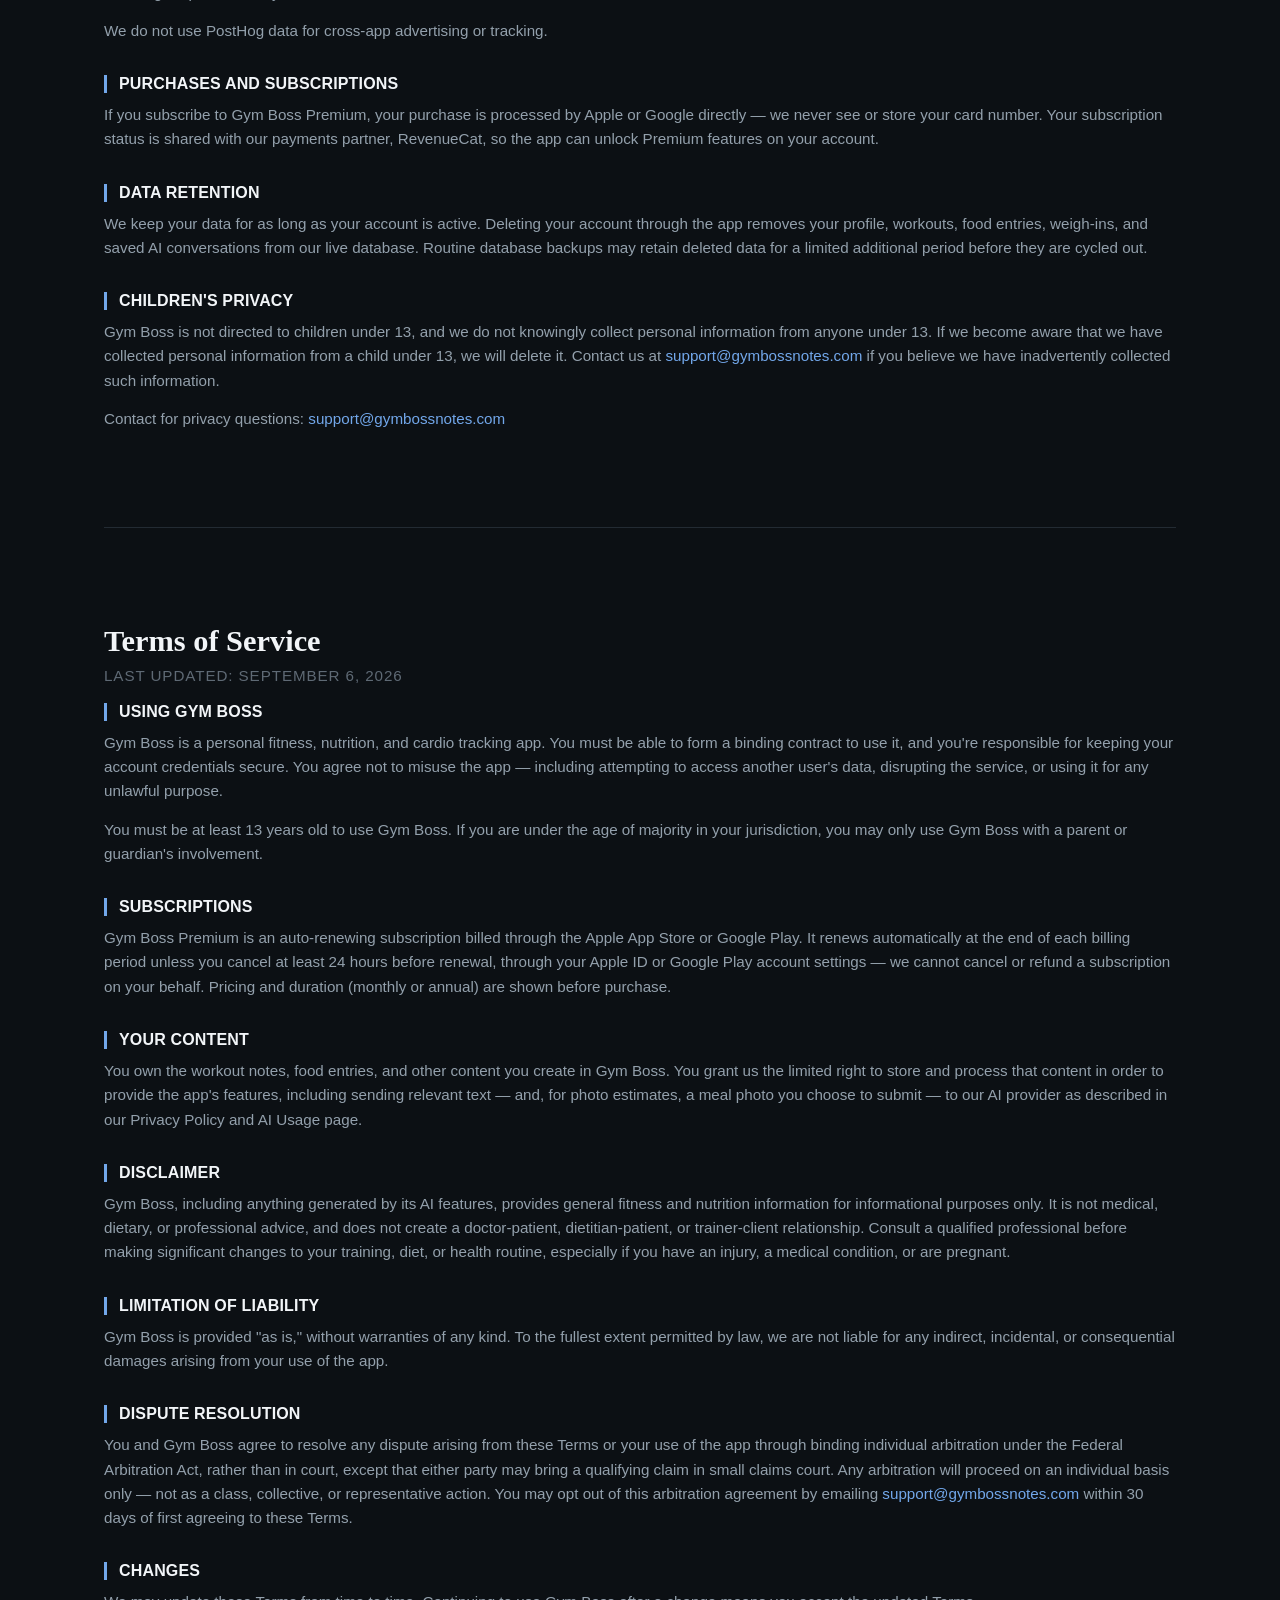
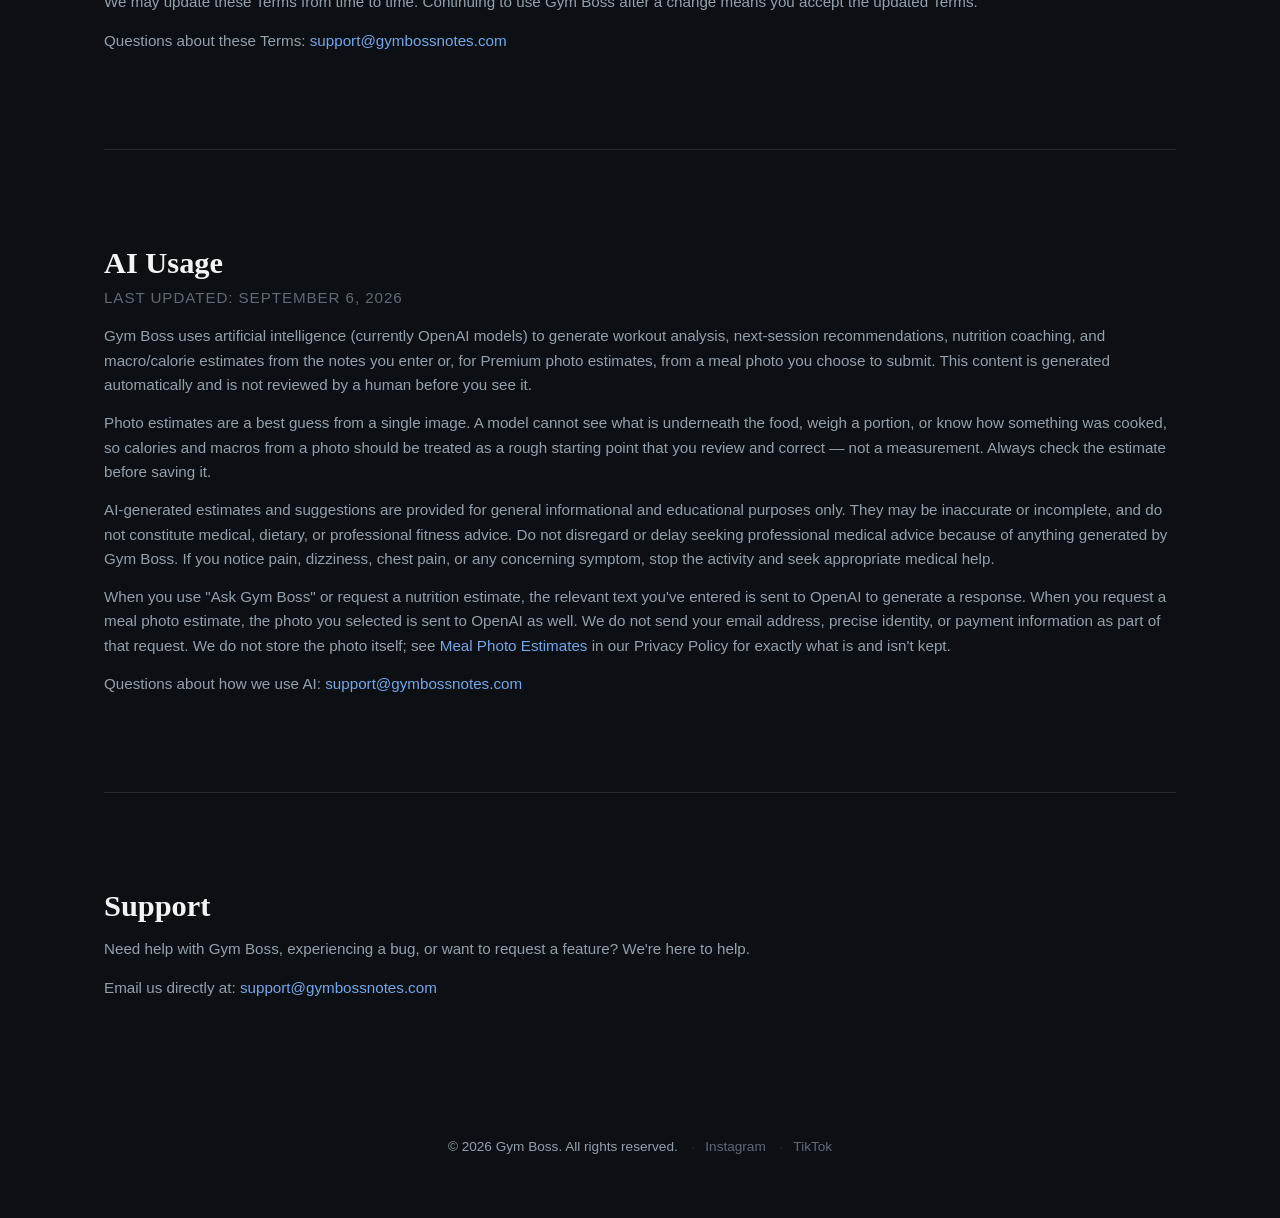
==== commit fbb6ba32: "Disclose meal photo estimates in Privacy Policy, Terms and AI Usage The policy previously stated tha" ====
--- a/index.html
+++ b/index.html
@@ -206,10 +206,17 @@
 
     <section class="section legal-section" id="privacy">
       <h2>Privacy Policy</h2>
-      <p class="legal-updated">Last updated: August 6, 2026</p>
-
-      <h3>Camera Access and Usage</h3>
-      <p>We may request access or permission to certain features from your mobile device, specifically your device's camera. This access is strictly used to allow you to scan food barcodes to retrieve nutritional information. We do not capture, record, or transmit photos or videos from your camera to our servers or any third parties.</p>
+      <p class="legal-updated">Last updated: September 6, 2026</p>
+
+      <h3>Camera and Photo Access</h3>
+      <p>We may request access to your device's camera and photo library. Camera access is used to scan food barcodes and, if you choose, to photograph a meal for a Premium photo estimate. Photo library access is used only for images you explicitly select, such as a meal photo or a shareable cardio route card. We never browse, scan, or upload your photo library in the background — only the specific images you choose in the moment.</p>
+
+      <h3>Meal Photo Estimates</h3>
+      <p>Photo estimates are a Premium feature you start deliberately. When you take or select a meal photo and request an estimate, that image is sent from your device to our servers and then on to our AI provider, OpenAI, which analyzes it and returns an estimated list of foods with calories and macros.</p>
+
+      <p>We do not store the photo itself. The image is passed through for analysis and is not written to any photo storage, and it is never attached to your workout logs, food history, or profile. What we do keep is the text estimate that comes back, held for up to 24 hours so you can review and edit it before saving. If you don't save it, it is deleted. We also keep a small technical record of each request — a timestamp, a status, and a one-way fingerprint of the image — so that a retry can't double-charge you or produce a duplicate entry. That fingerprint cannot be turned back into your photo.</p>
+
+      <p>Under OpenAI's API terms, content sent through the API is not used to train its models. OpenAI may retain API request data for a limited period for abuse monitoring under its own policies, so we cannot promise that your photo is discarded the instant it is analyzed. If you would rather no image ever leave your device, simply don't use photo estimates — every nutrition feature in Gym Boss remains available through barcode scanning, search, and text entry.</p>
 
       <h3>Geolocation and Background Location</h3>
       <p>We may request access or permission to track location-based information from your mobile device, either continuously (in the background) or while you are actively using the application. This data is specifically collected to track your cardio routes, distance, and pace, even when your device is locked or the app is minimized.</p>
@@ -218,7 +225,7 @@
       <p>To provide our core features, we collect information you voluntarily provide, including account details, workout logs, and nutrition history. You may permanently delete your account and all associated personal data at any time directly within the application's settings menu.</p>
 
       <h3>AI Processing</h3>
-      <p>When you use "Ask Gym Boss" or get a nutrition estimate, the text of your workout notes, food notes, or questions is sent to our AI provider, OpenAI, to generate a response. We do not send your email address, precise identity, or payment information to OpenAI. See <a href="#ai">AI Usage</a> for more detail.</p>
+      <p>When you use "Ask Gym Boss" or get a nutrition estimate, the text of your workout notes, food notes, or questions is sent to our AI provider, OpenAI, to generate a response. If you request a meal photo estimate, the photo you selected is sent as well. We do not send your email address, precise identity, or payment information to OpenAI. See <a href="#ai">AI Usage</a> for more detail.</p>
 
       <h3>Crash Diagnostics and Error Reporting</h3>
       <p>Gym Boss uses Sentry, a crash and error reporting service, to help us detect and fix app crashes and errors. Crash reports may include device and app state information at the time of the crash, but are not linked to your name, email address, or account identity, and are never used for advertising or tracking.</p>
@@ -244,7 +251,7 @@
 
     <section class="section legal-section" id="terms">
       <h2>Terms of Service</h2>
-      <p class="legal-updated">Last updated: August 6, 2026</p>
+      <p class="legal-updated">Last updated: September 6, 2026</p>
 
       <h3>Using Gym Boss</h3>
       <p>Gym Boss is a personal fitness, nutrition, and cardio tracking app. You must be able to form a binding contract to use it, and you're responsible for keeping your account credentials secure. You agree not to misuse the app — including attempting to access another user's data, disrupting the service, or using it for any unlawful purpose.</p>
@@ -255,7 +262,7 @@
       <p>Gym Boss Premium is an auto-renewing subscription billed through the Apple App Store or Google Play. It renews automatically at the end of each billing period unless you cancel at least 24 hours before renewal, through your Apple ID or Google Play account settings — we cannot cancel or refund a subscription on your behalf. Pricing and duration (monthly or annual) are shown before purchase.</p>
 
       <h3>Your Content</h3>
-      <p>You own the workout notes, food entries, and other content you create in Gym Boss. You grant us the limited right to store and process that content in order to provide the app's features, including sending relevant text to our AI provider as described in our Privacy Policy and AI Usage page.</p>
+      <p>You own the workout notes, food entries, and other content you create in Gym Boss. You grant us the limited right to store and process that content in order to provide the app's features, including sending relevant text — and, for photo estimates, a meal photo you choose to submit — to our AI provider as described in our Privacy Policy and AI Usage page.</p>
 
       <h3>Disclaimer</h3>
       <p>Gym Boss, including anything generated by its AI features, provides general fitness and nutrition information for informational purposes only. It is not medical, dietary, or professional advice, and does not create a doctor-patient, dietitian-patient, or trainer-client relationship. Consult a qualified professional before making significant changes to your training, diet, or health routine, especially if you have an injury, a medical condition, or are pregnant.</p>
@@ -274,13 +281,15 @@
 
     <section class="section legal-section" id="ai">
       <h2>AI Usage</h2>
-      <p class="legal-updated">Last updated: August 6, 2026</p>
-
-      <p>Gym Boss uses artificial intelligence (currently OpenAI models) to generate workout analysis, next-session recommendations, nutrition coaching, and macro/calorie estimates from the notes you enter. This content is generated automatically and is not reviewed by a human before you see it.</p>
+      <p class="legal-updated">Last updated: September 6, 2026</p>
+
+      <p>Gym Boss uses artificial intelligence (currently OpenAI models) to generate workout analysis, next-session recommendations, nutrition coaching, and macro/calorie estimates from the notes you enter or, for Premium photo estimates, from a meal photo you choose to submit. This content is generated automatically and is not reviewed by a human before you see it.</p>
+
+      <p>Photo estimates are a best guess from a single image. A model cannot see what is underneath the food, weigh a portion, or know how something was cooked, so calories and macros from a photo should be treated as a rough starting point that you review and correct — not a measurement. Always check the estimate before saving it.</p>
 
       <p>AI-generated estimates and suggestions are provided for general informational and educational purposes only. They may be inaccurate or incomplete, and do not constitute medical, dietary, or professional fitness advice. Do not disregard or delay seeking professional medical advice because of anything generated by Gym Boss. If you notice pain, dizziness, chest pain, or any concerning symptom, stop the activity and seek appropriate medical help.</p>
 
-      <p>When you use "Ask Gym Boss" or request a nutrition estimate, the relevant text you've entered is sent to OpenAI to generate a response. We do not send your email address, precise identity, or payment information as part of that request.</p>
+      <p>When you use "Ask Gym Boss" or request a nutrition estimate, the relevant text you've entered is sent to OpenAI to generate a response. When you request a meal photo estimate, the photo you selected is sent to OpenAI as well. We do not send your email address, precise identity, or payment information as part of that request. We do not store the photo itself; see <a href="#privacy">Meal Photo Estimates</a> in our Privacy Policy for exactly what is and isn't kept.</p>
 
       <p>Questions about how we use AI: <a href="mailto:support@gymbossnotes.com">support@gymbossnotes.com</a></p>
     </section>
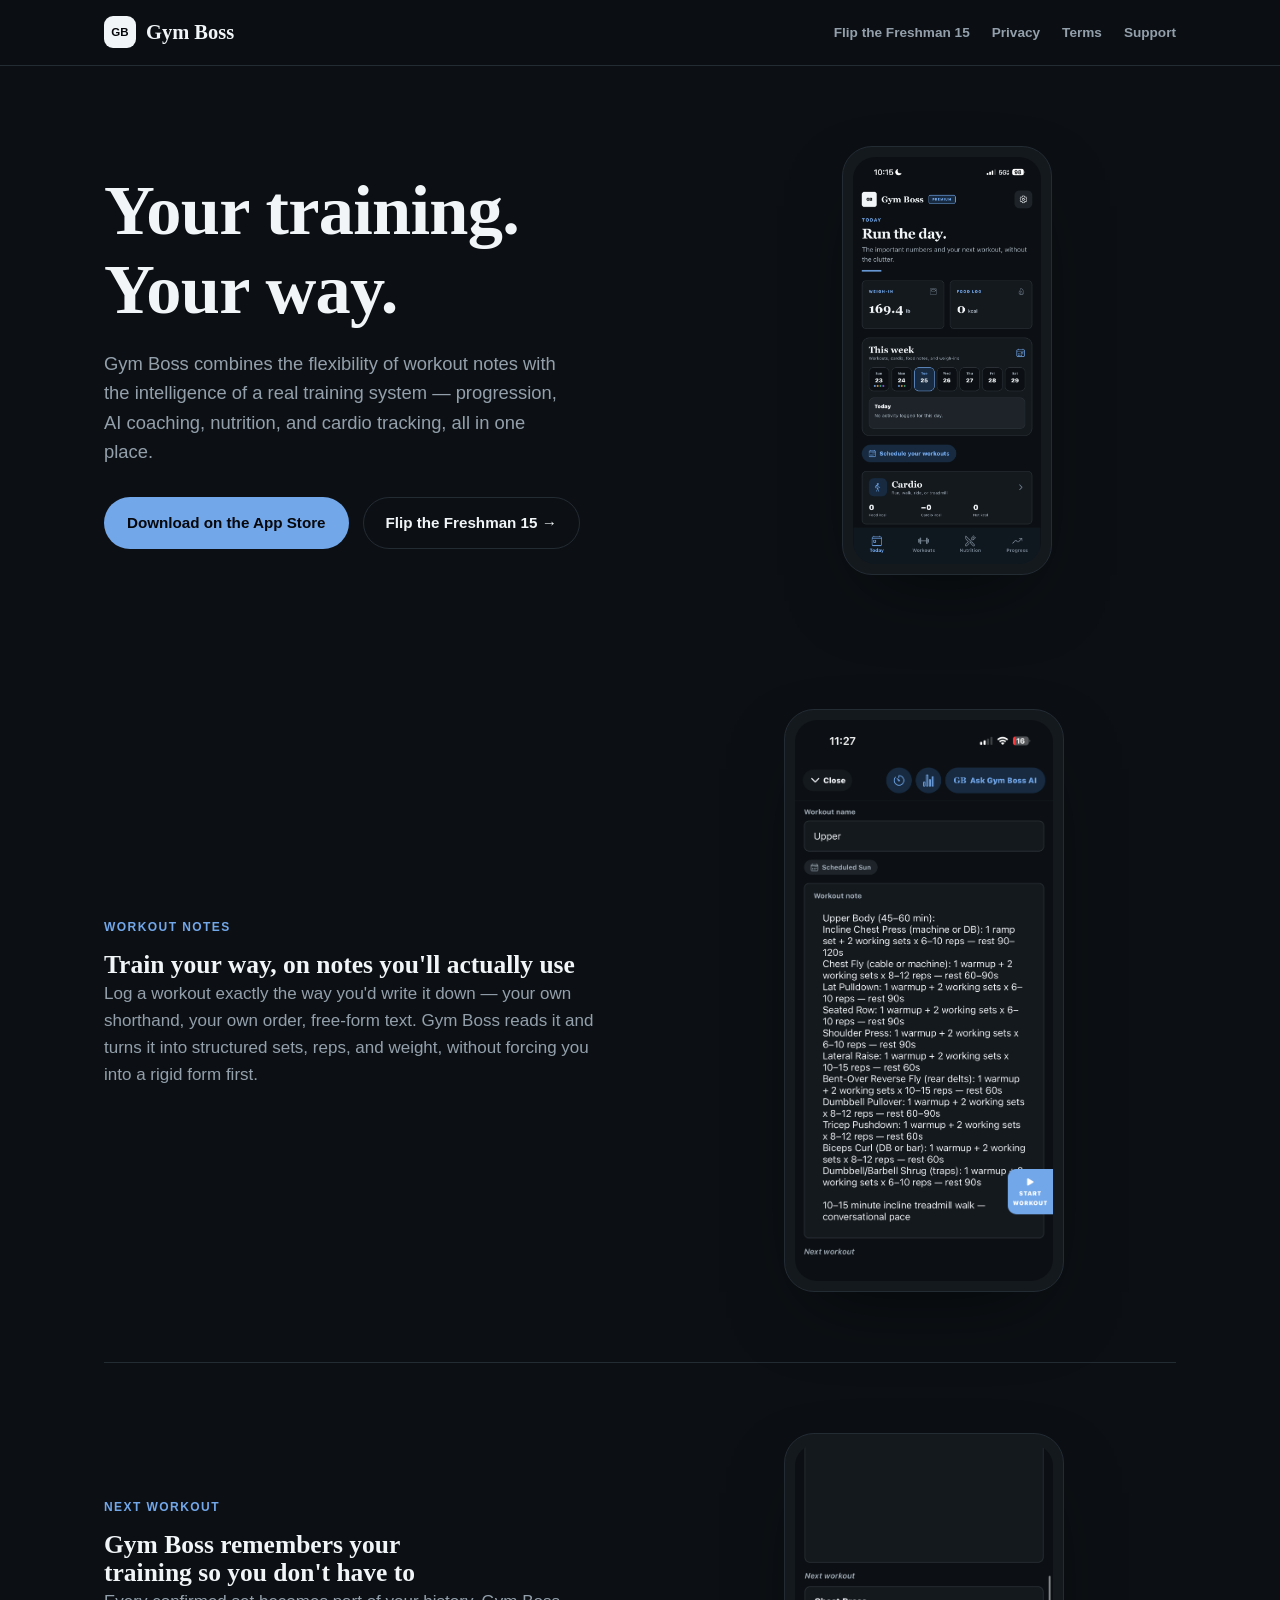
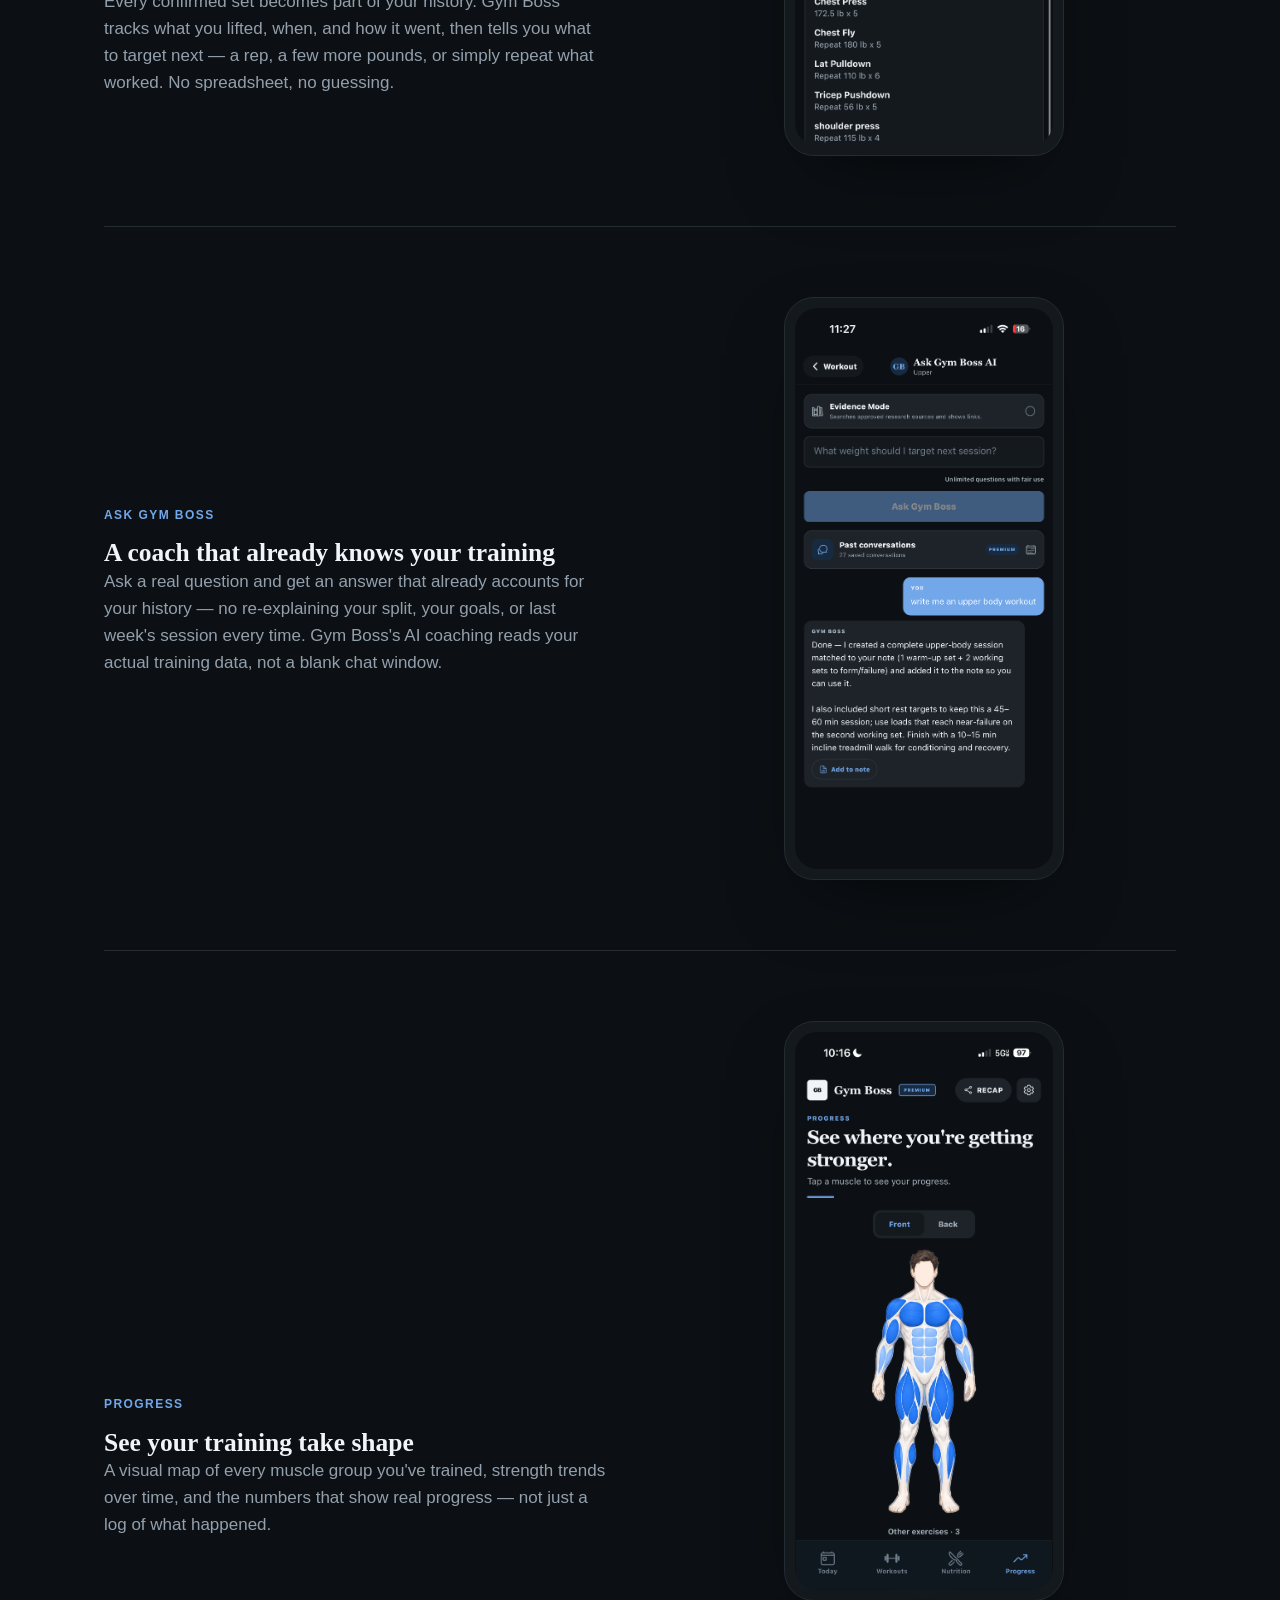
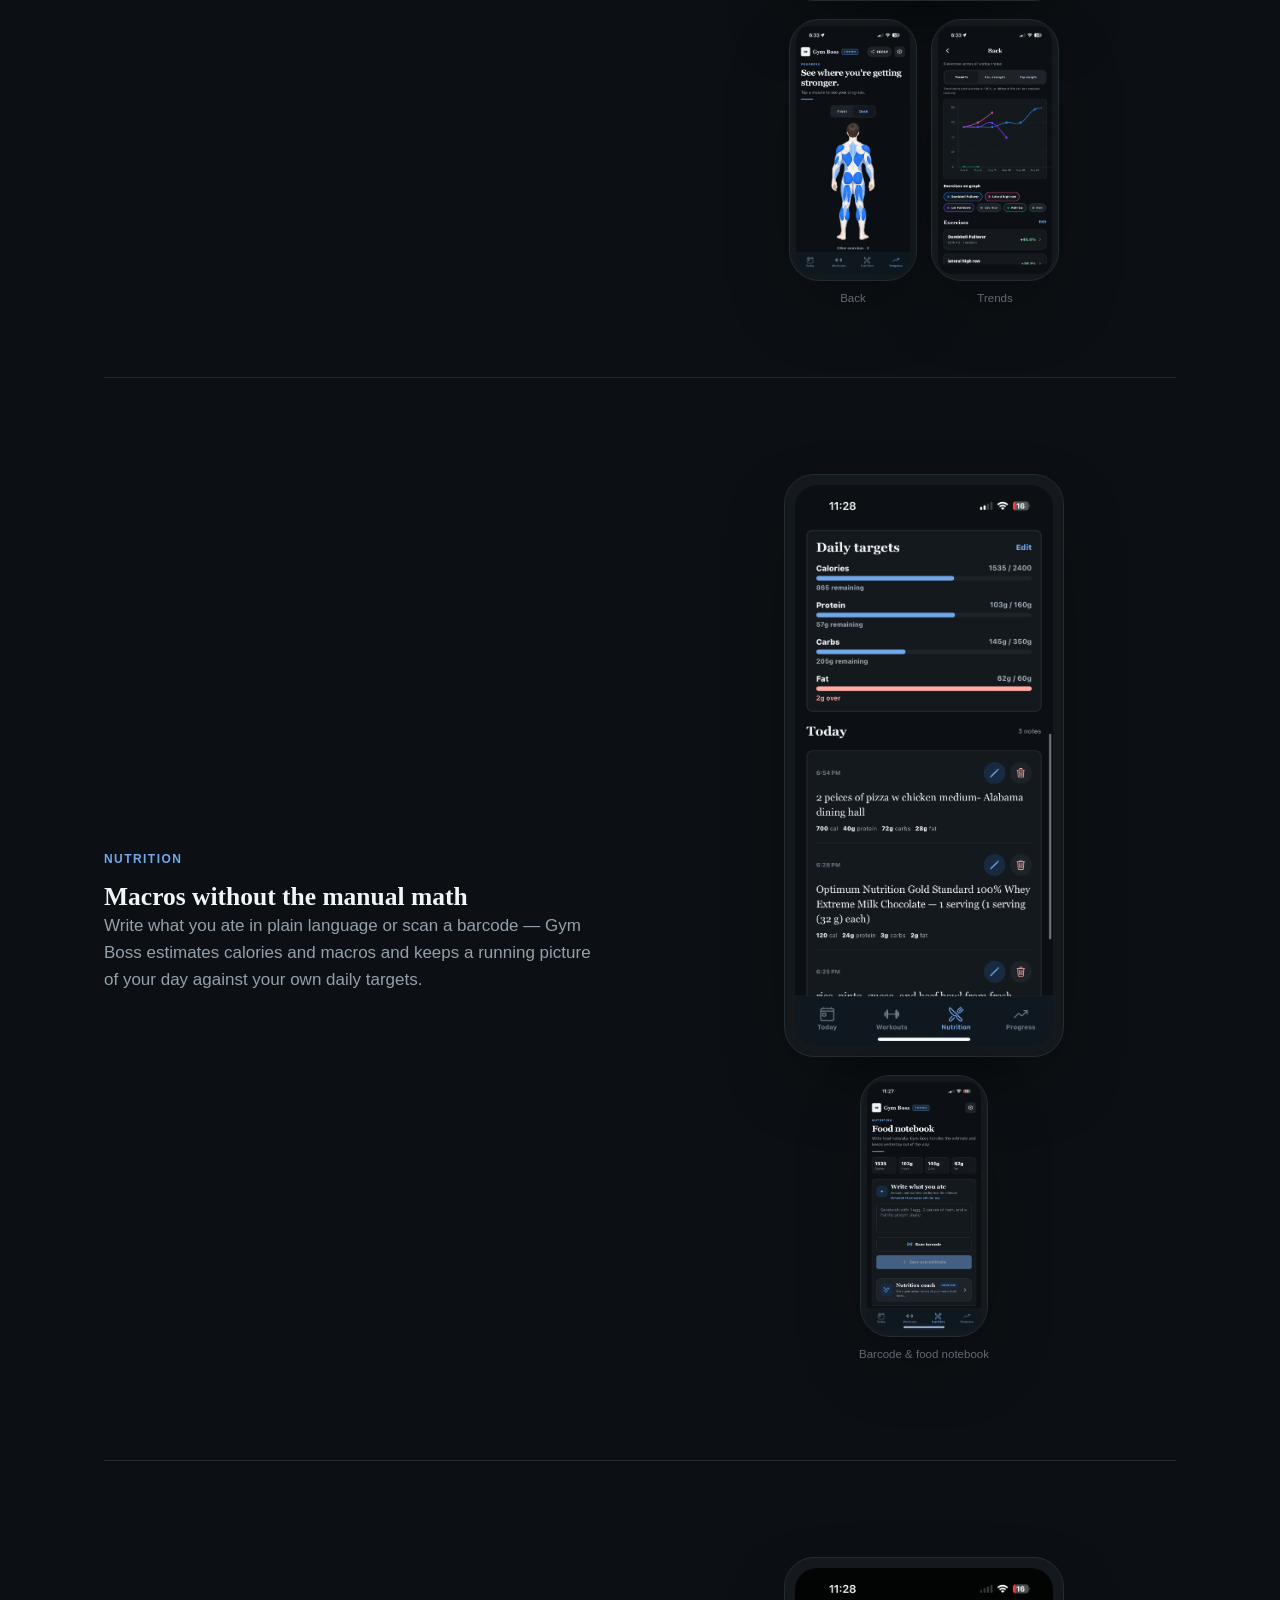
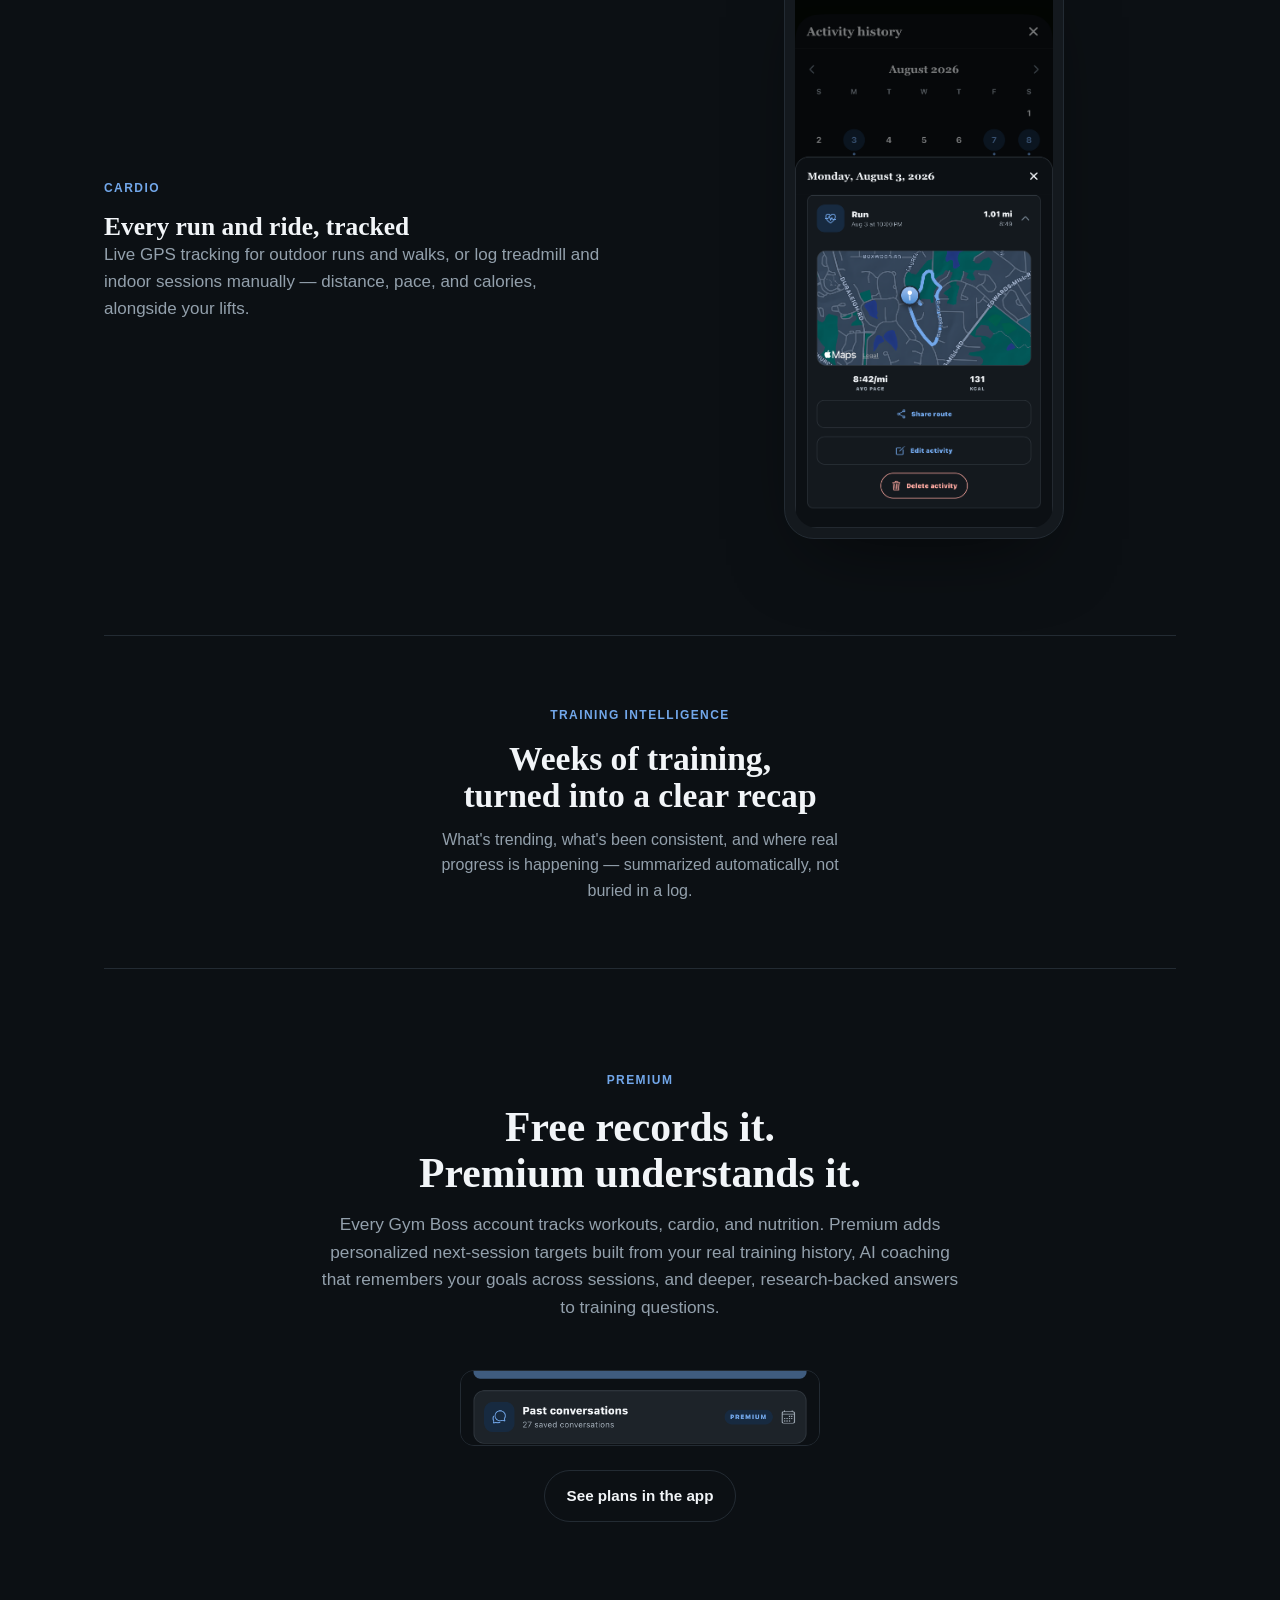
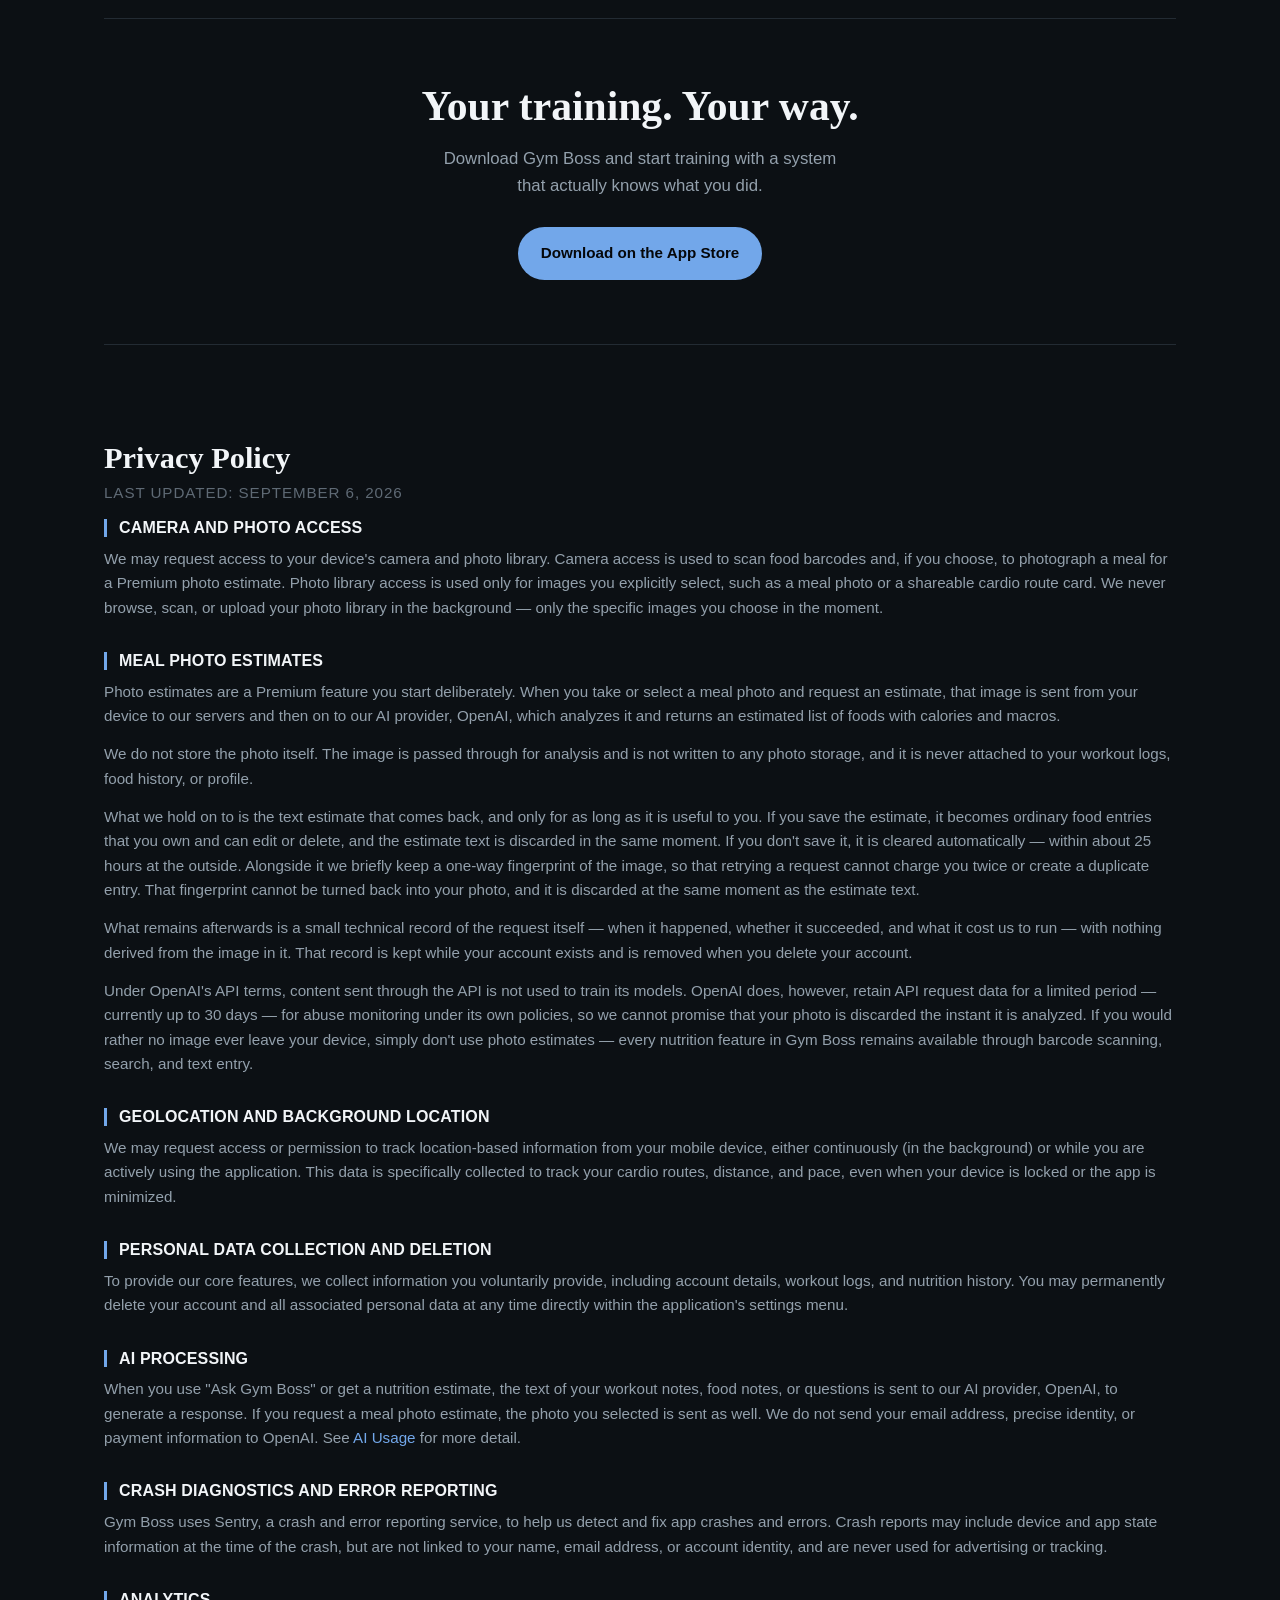
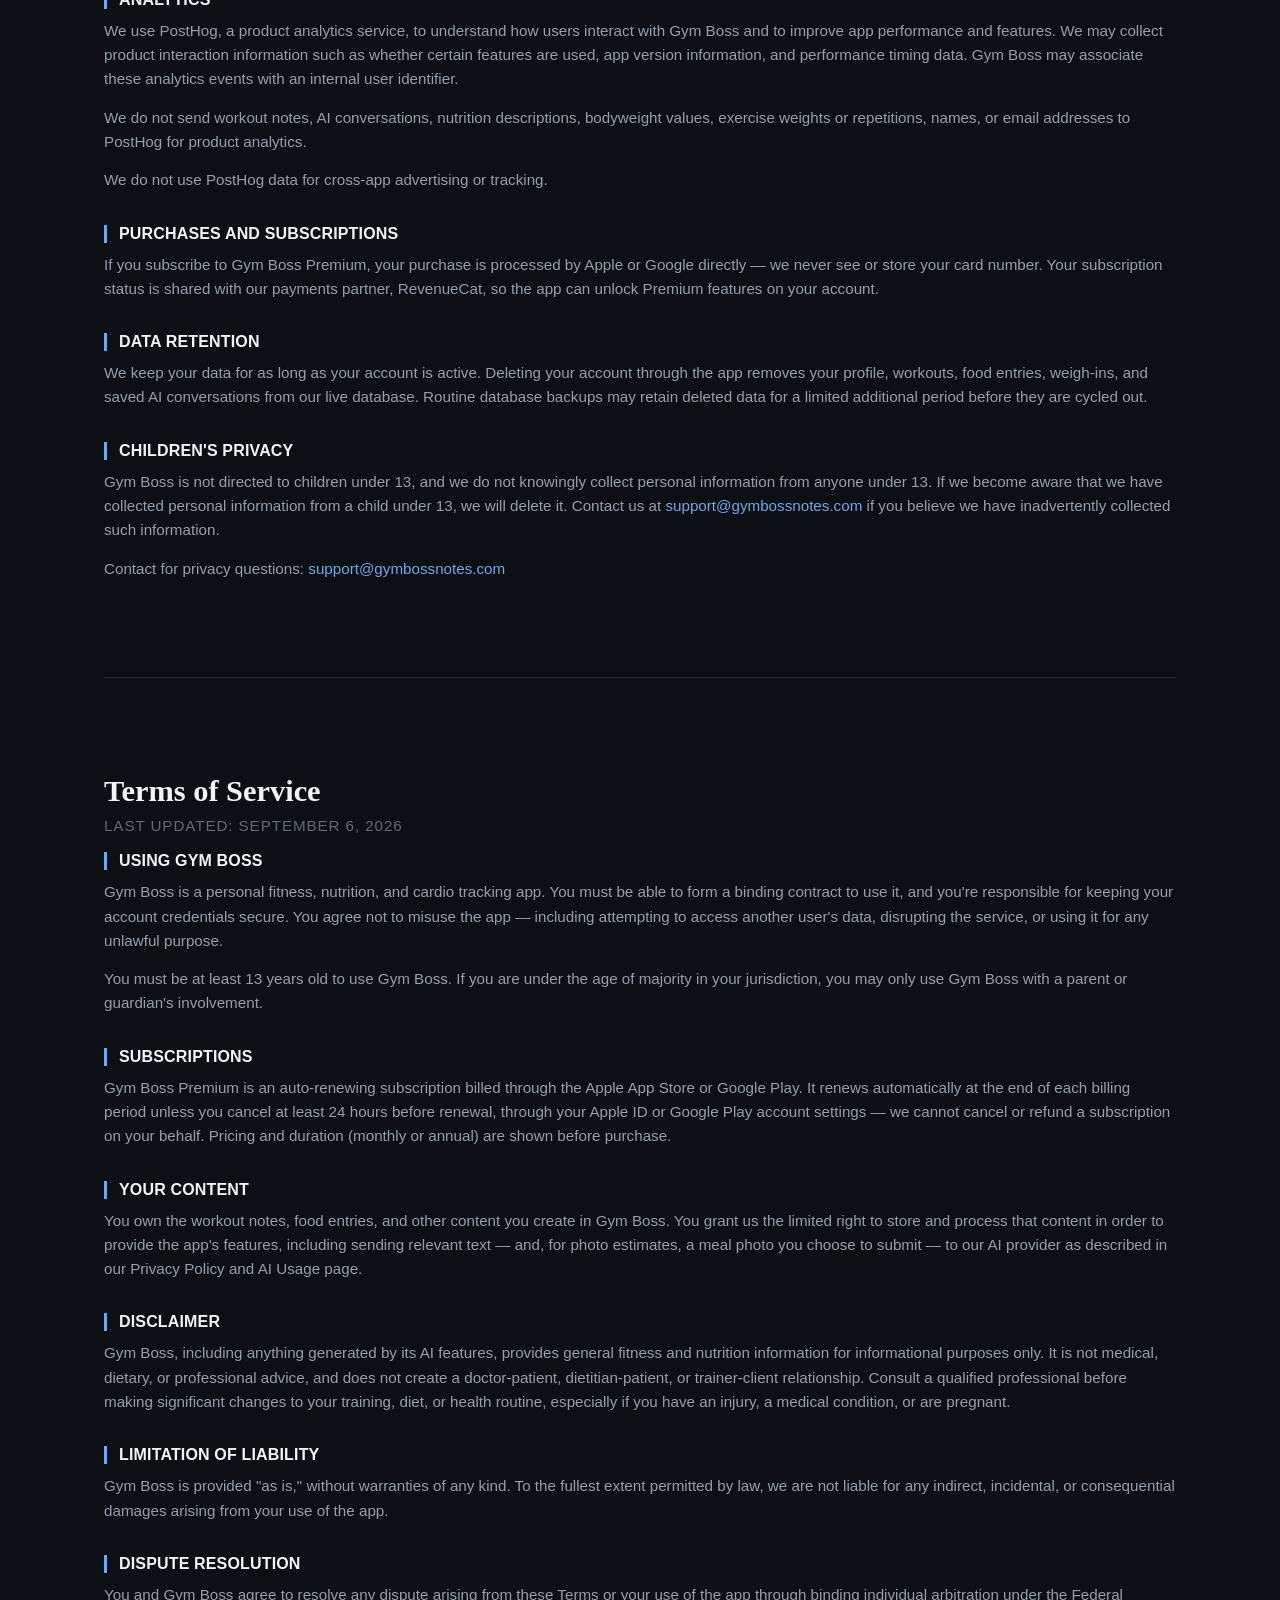
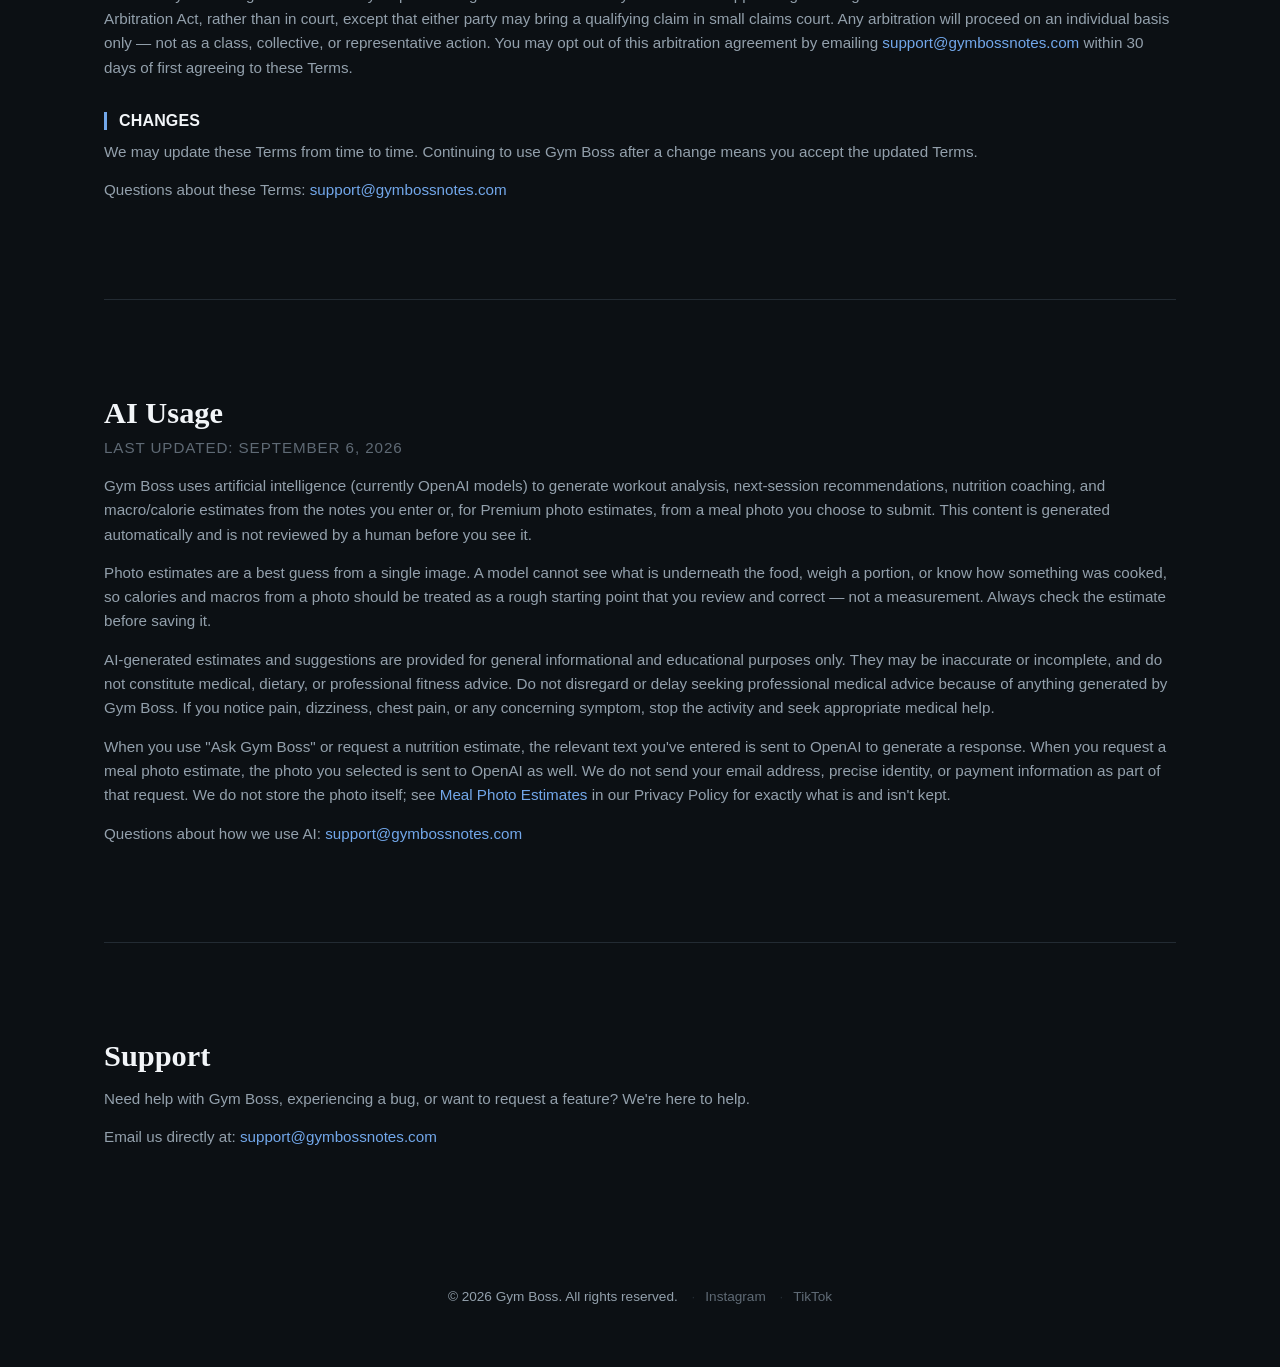
==== commit 6d0af46c: "Match the photo retention wording to deployed behaviour Migration v3.26 clears the estimate draft in" ====
--- a/index.html
+++ b/index.html
@@ -214,9 +214,13 @@
       <h3>Meal Photo Estimates</h3>
       <p>Photo estimates are a Premium feature you start deliberately. When you take or select a meal photo and request an estimate, that image is sent from your device to our servers and then on to our AI provider, OpenAI, which analyzes it and returns an estimated list of foods with calories and macros.</p>
 
-      <p>We do not store the photo itself. The image is passed through for analysis and is not written to any photo storage, and it is never attached to your workout logs, food history, or profile. What we do keep is the text estimate that comes back, held for up to 24 hours so you can review and edit it before saving. If you don't save it, it is deleted. We also keep a small technical record of each request — a timestamp, a status, and a one-way fingerprint of the image — so that a retry can't double-charge you or produce a duplicate entry. That fingerprint cannot be turned back into your photo.</p>
-
-      <p>Under OpenAI's API terms, content sent through the API is not used to train its models. OpenAI may retain API request data for a limited period for abuse monitoring under its own policies, so we cannot promise that your photo is discarded the instant it is analyzed. If you would rather no image ever leave your device, simply don't use photo estimates — every nutrition feature in Gym Boss remains available through barcode scanning, search, and text entry.</p>
+      <p>We do not store the photo itself. The image is passed through for analysis and is not written to any photo storage, and it is never attached to your workout logs, food history, or profile.</p>
+
+      <p>What we hold on to is the text estimate that comes back, and only for as long as it is useful to you. If you save the estimate, it becomes ordinary food entries that you own and can edit or delete, and the estimate text is discarded in the same moment. If you don't save it, it is cleared automatically — within about 25 hours at the outside. Alongside it we briefly keep a one-way fingerprint of the image, so that retrying a request cannot charge you twice or create a duplicate entry. That fingerprint cannot be turned back into your photo, and it is discarded at the same moment as the estimate text.</p>
+
+      <p>What remains afterwards is a small technical record of the request itself — when it happened, whether it succeeded, and what it cost us to run — with nothing derived from the image in it. That record is kept while your account exists and is removed when you delete your account.</p>
+
+      <p>Under OpenAI's API terms, content sent through the API is not used to train its models. OpenAI does, however, retain API request data for a limited period — currently up to 30 days — for abuse monitoring under its own policies, so we cannot promise that your photo is discarded the instant it is analyzed. If you would rather no image ever leave your device, simply don't use photo estimates — every nutrition feature in Gym Boss remains available through barcode scanning, search, and text entry.</p>
 
       <h3>Geolocation and Background Location</h3>
       <p>We may request access or permission to track location-based information from your mobile device, either continuously (in the background) or while you are actively using the application. This data is specifically collected to track your cardio routes, distance, and pace, even when your device is locked or the app is minimized.</p>
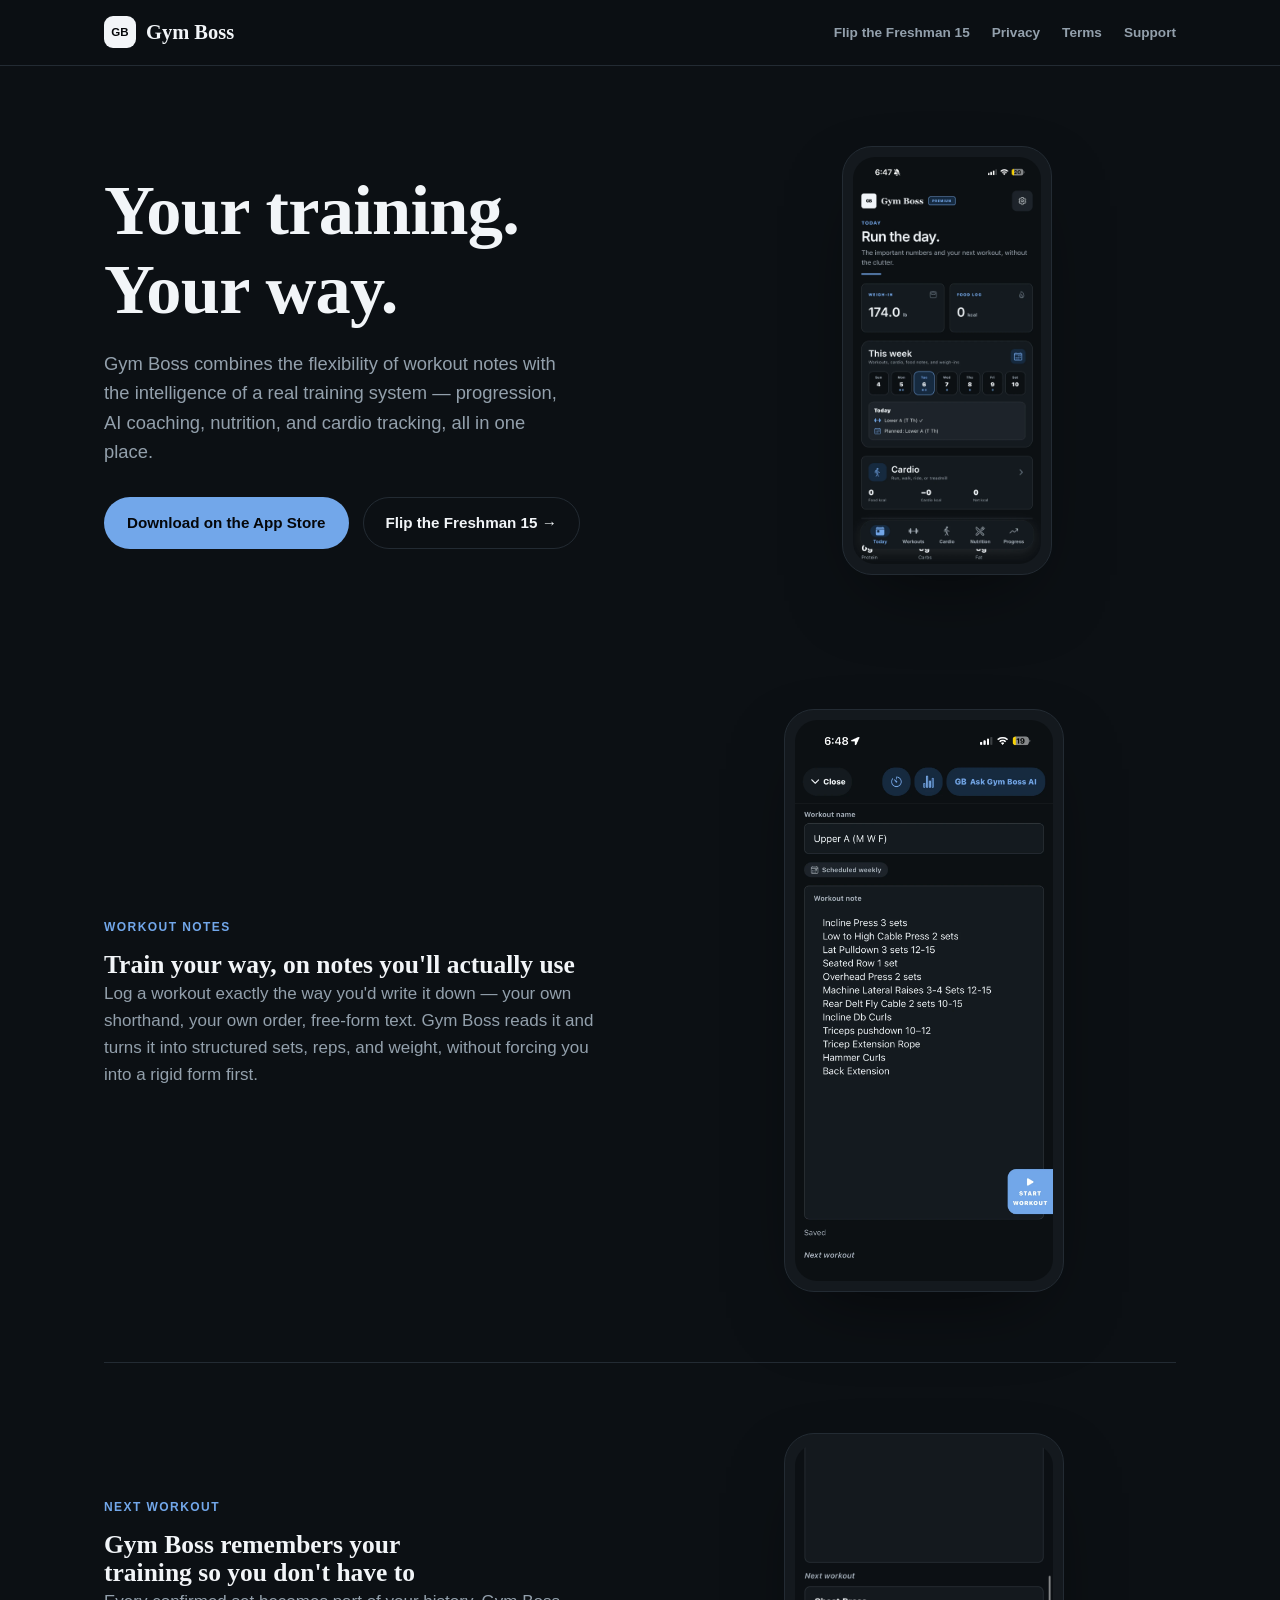
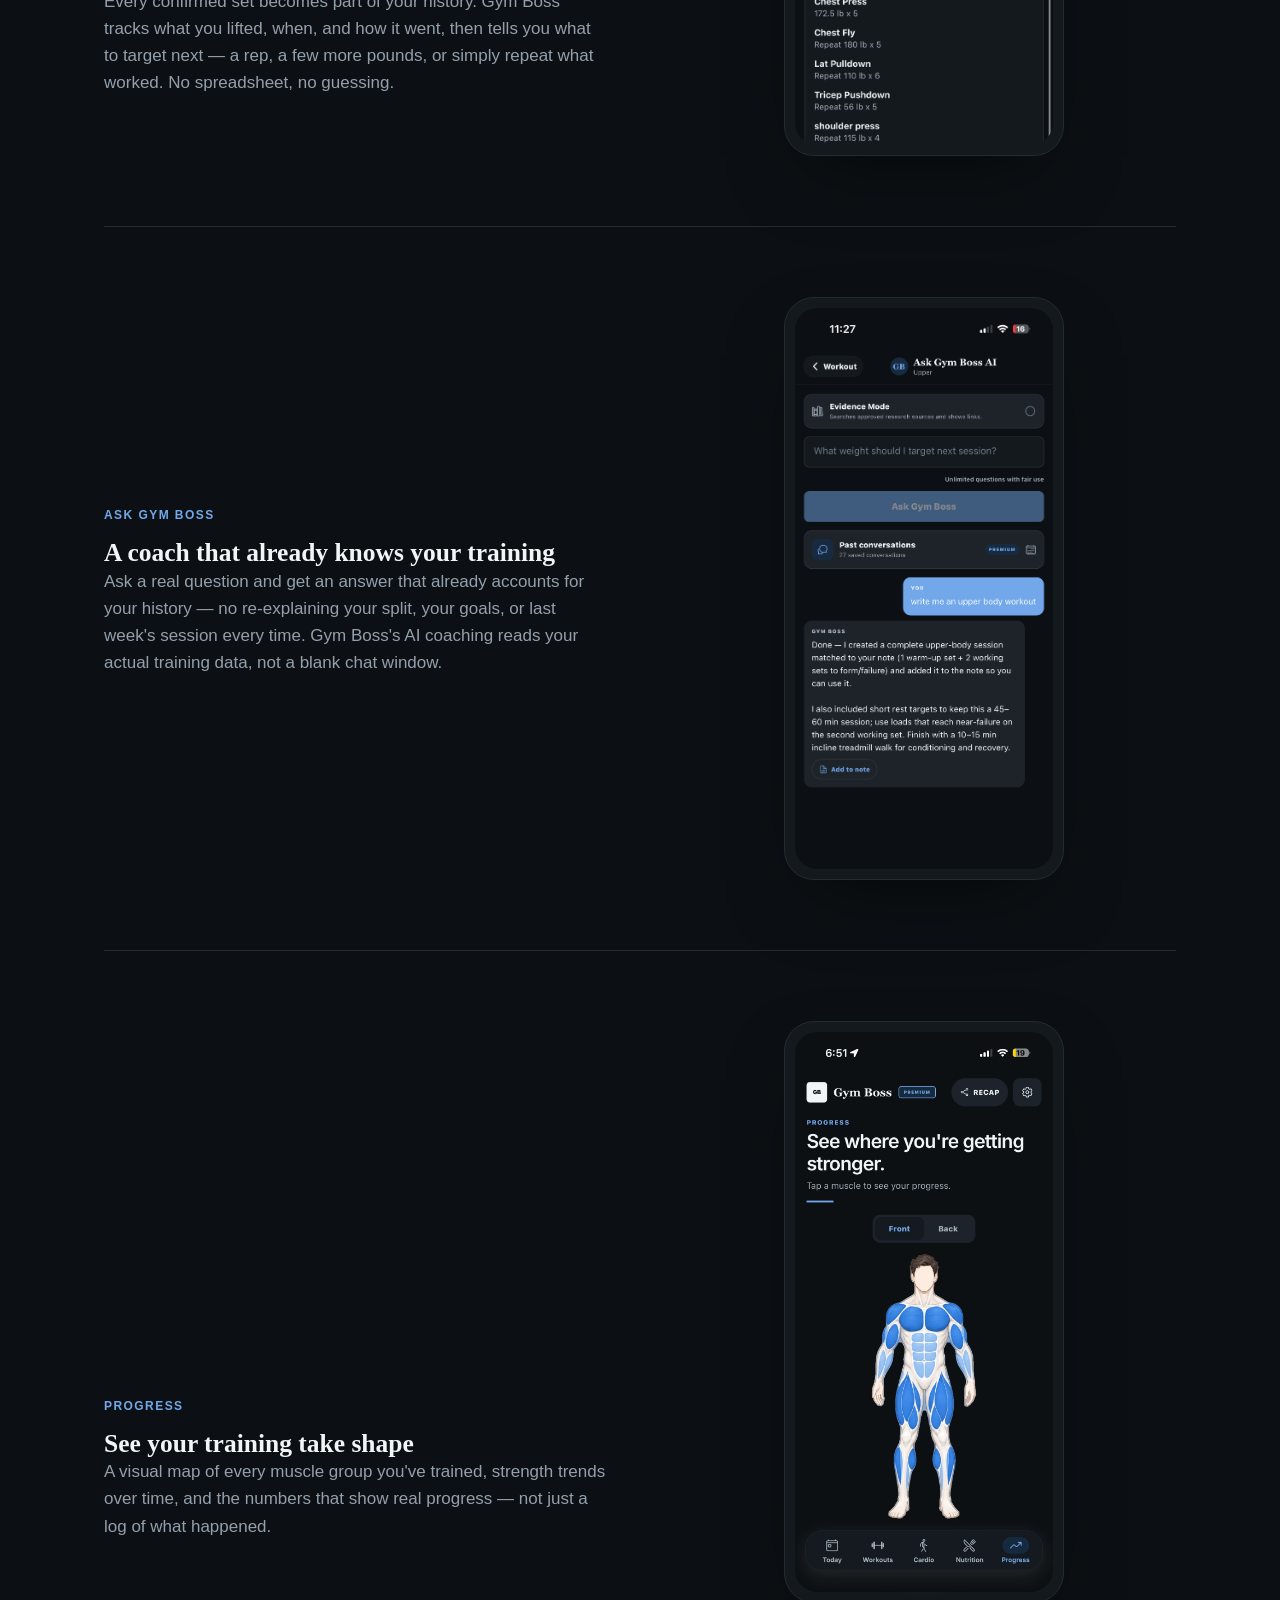
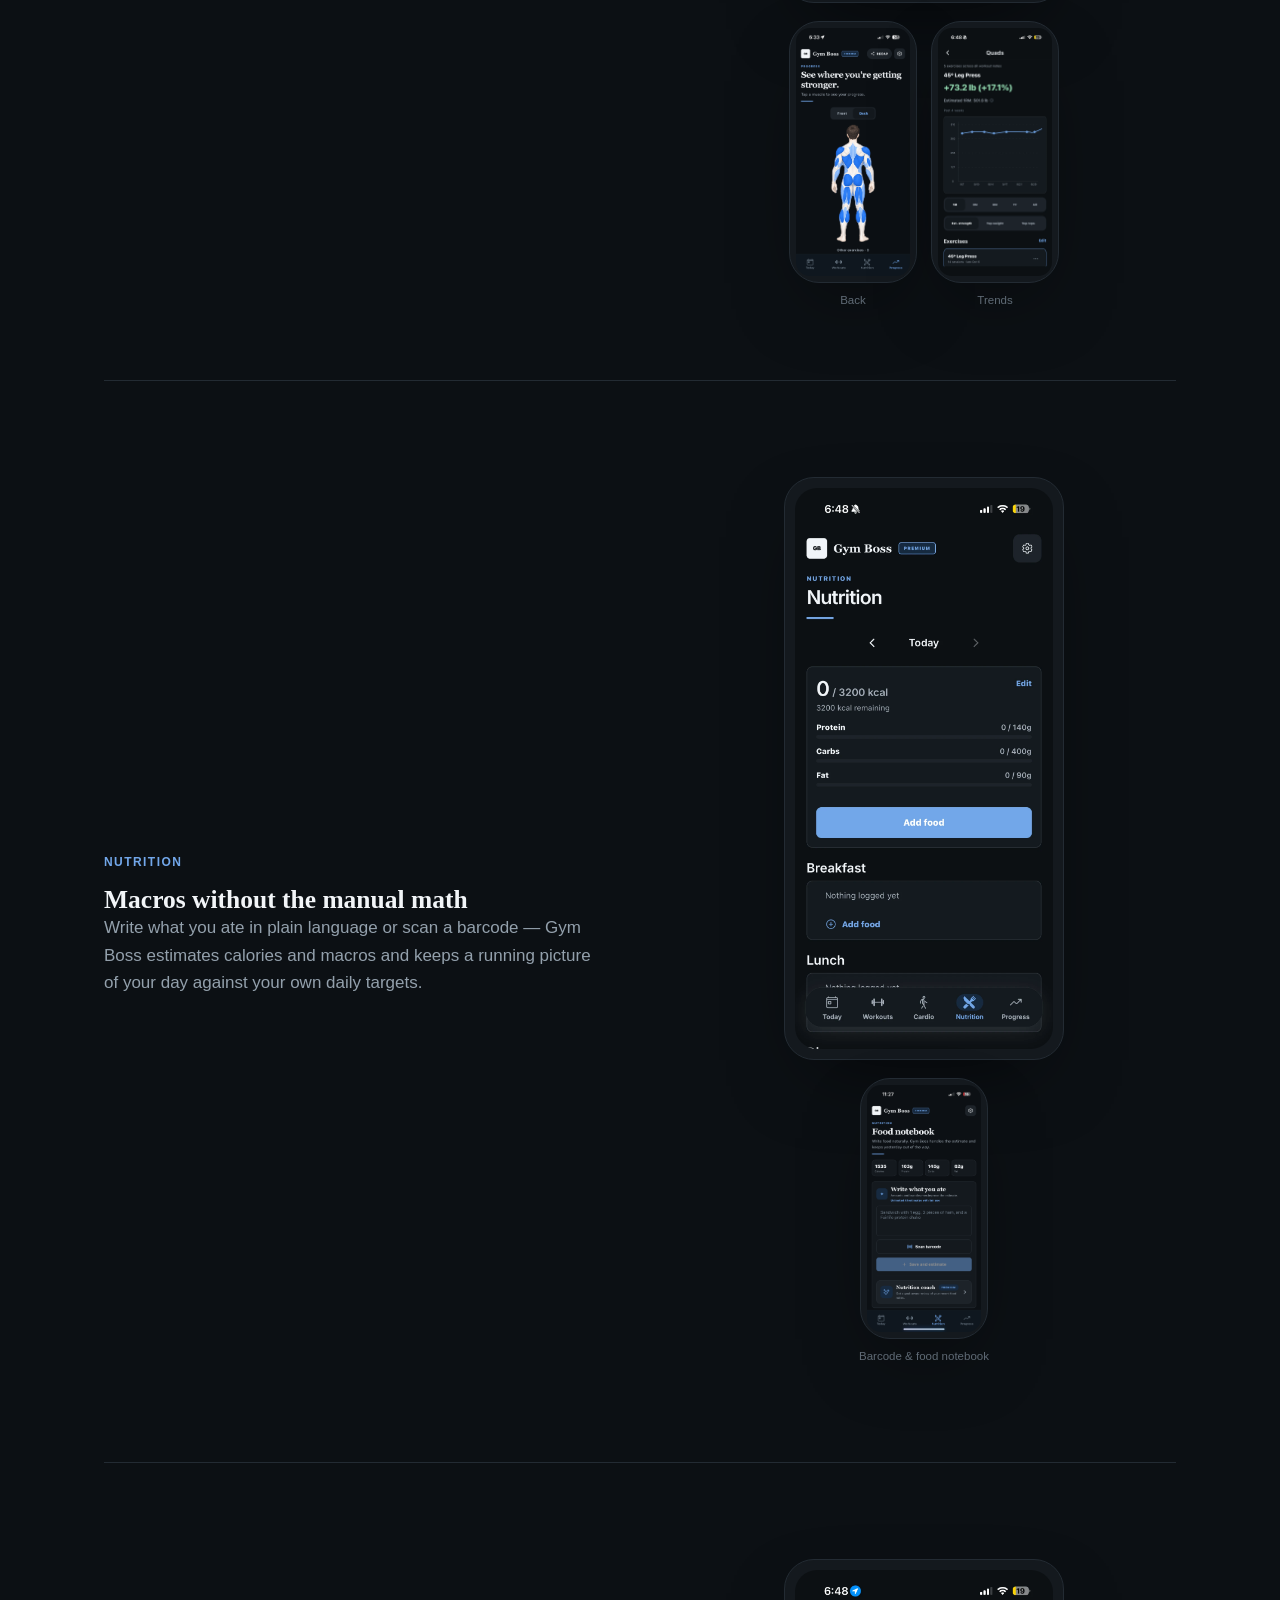
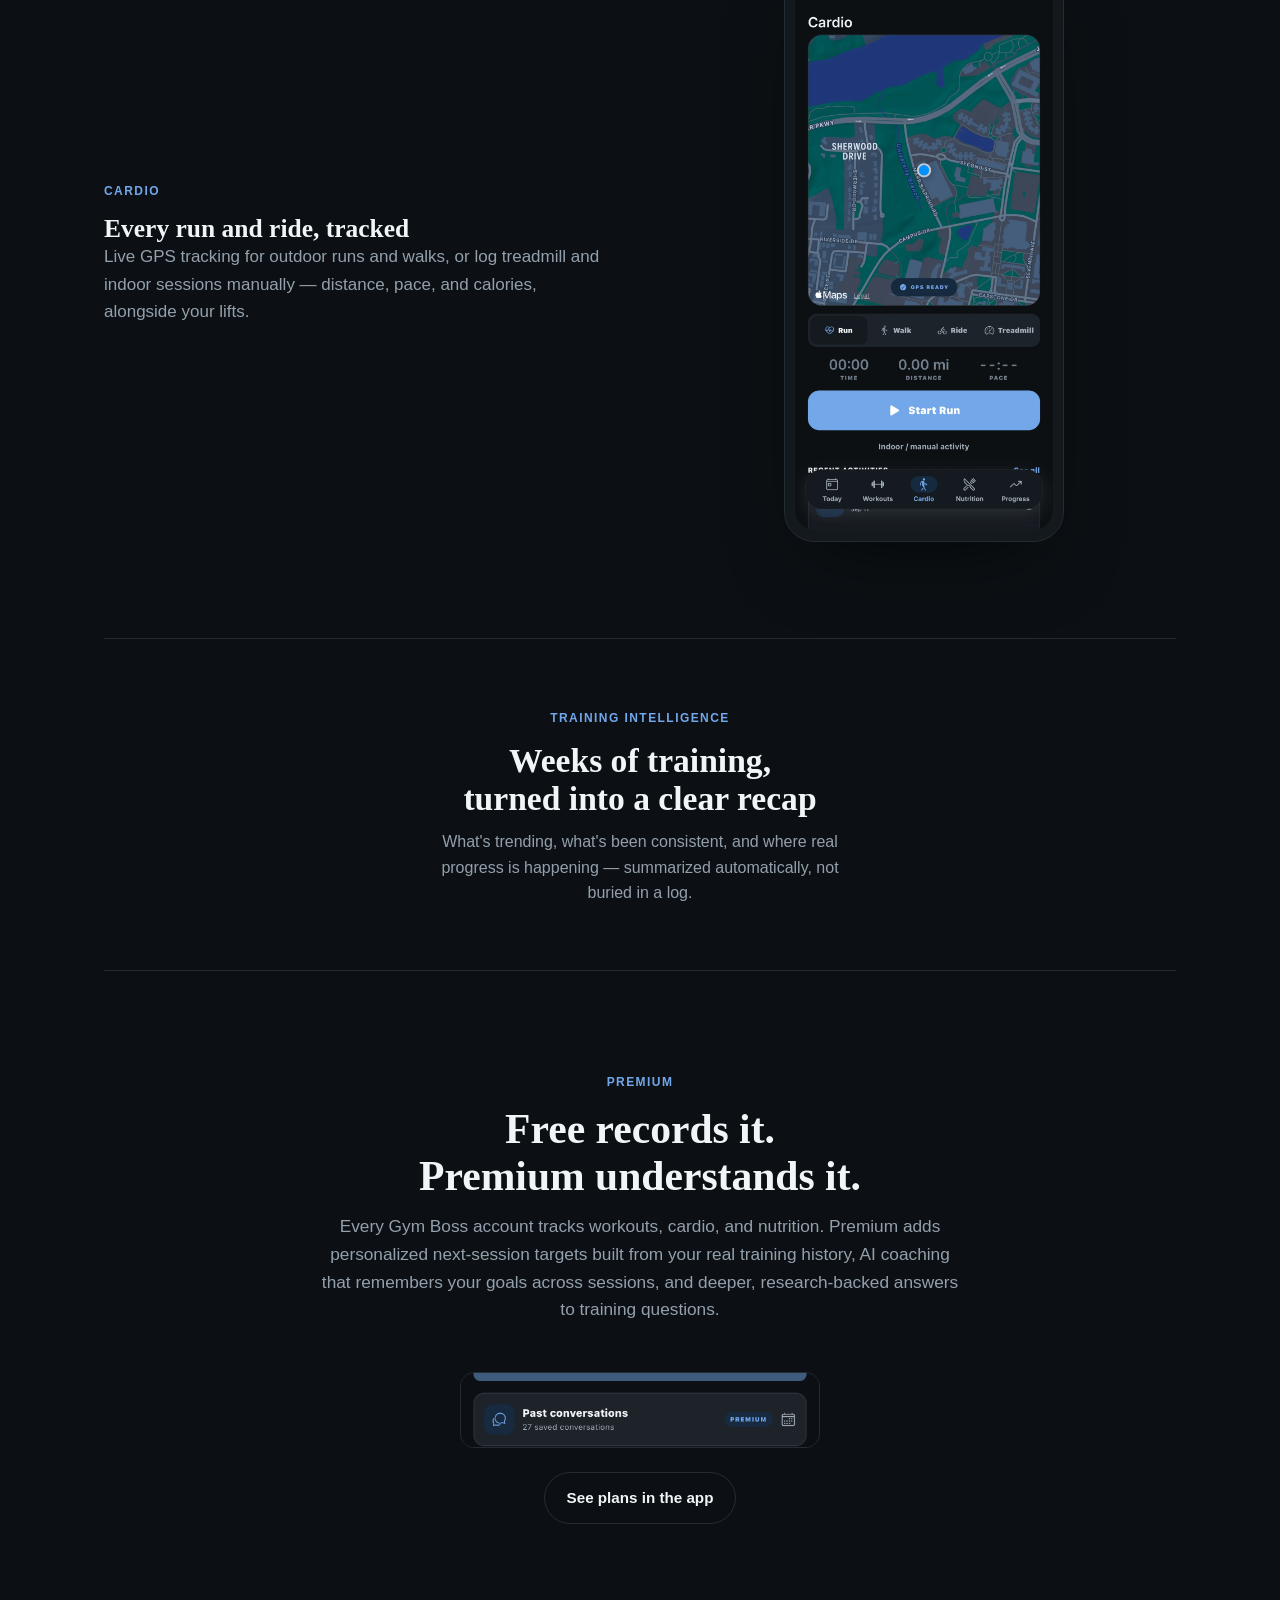
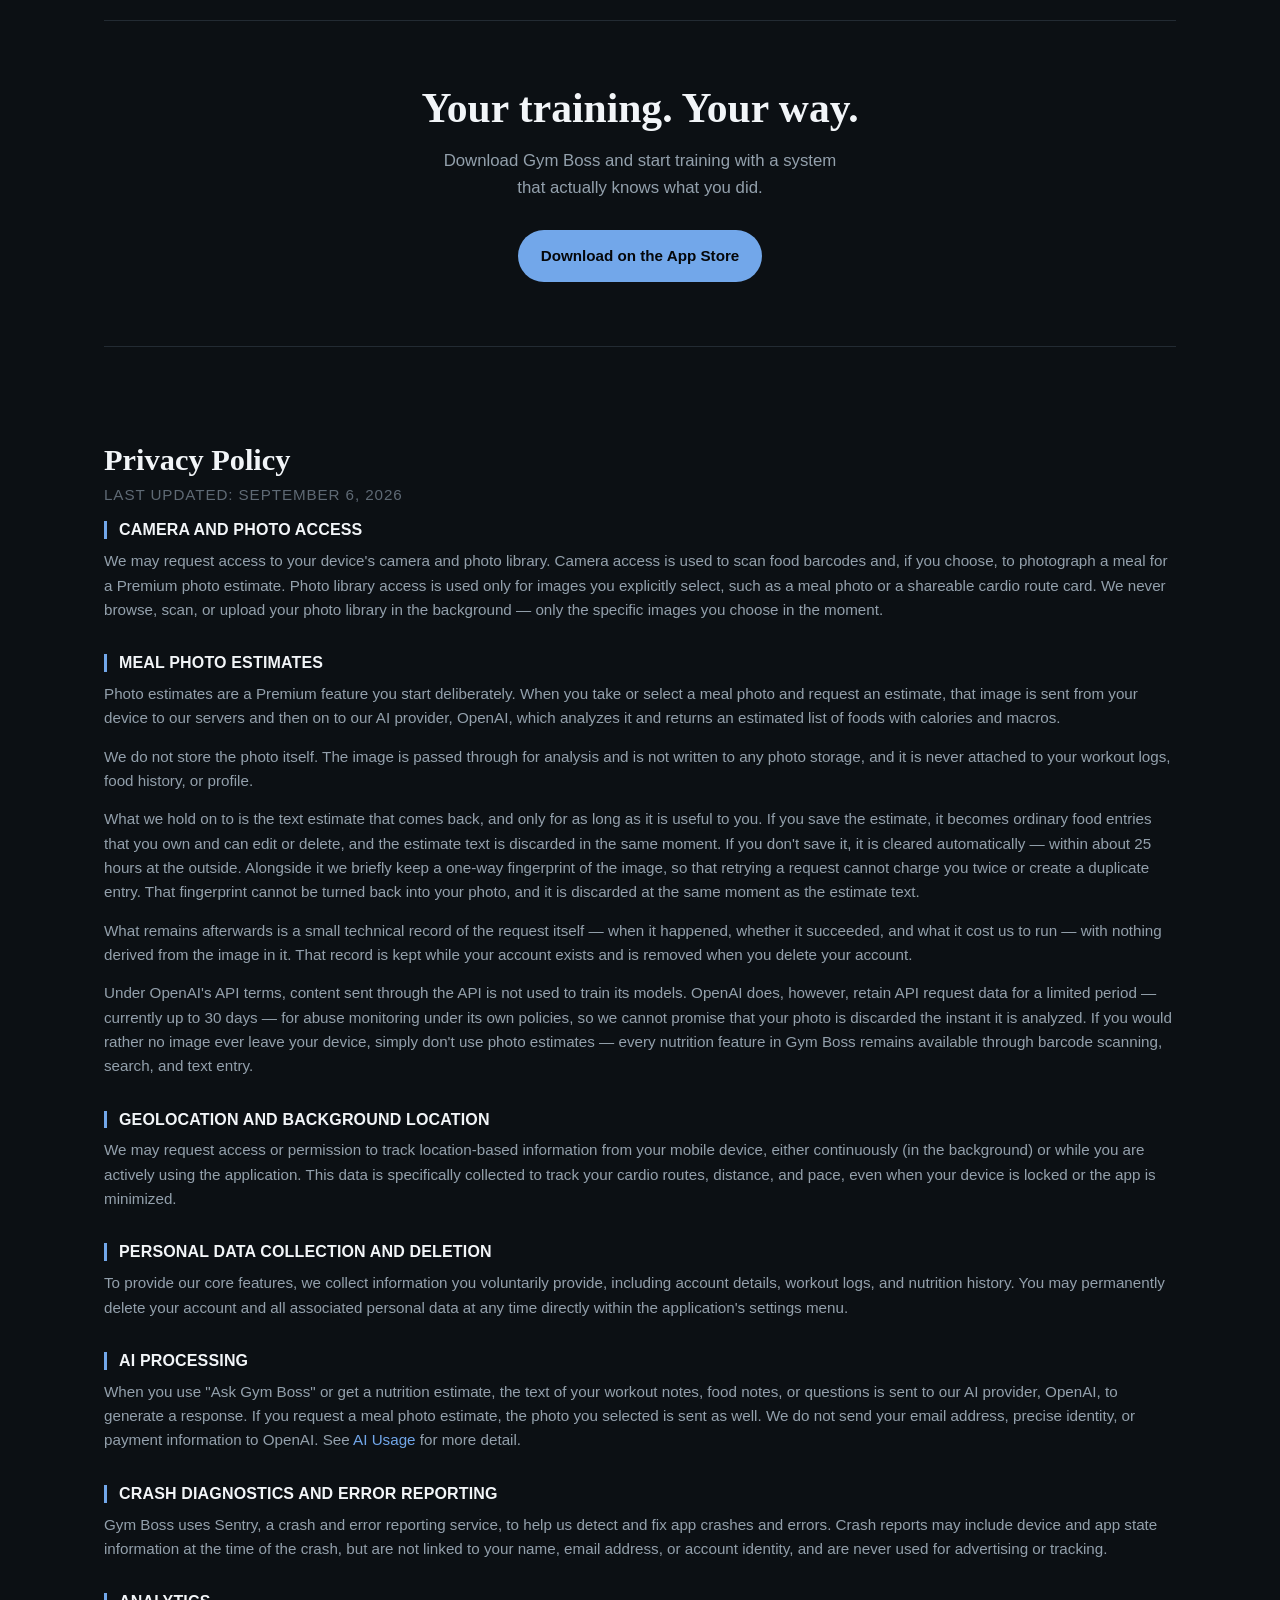
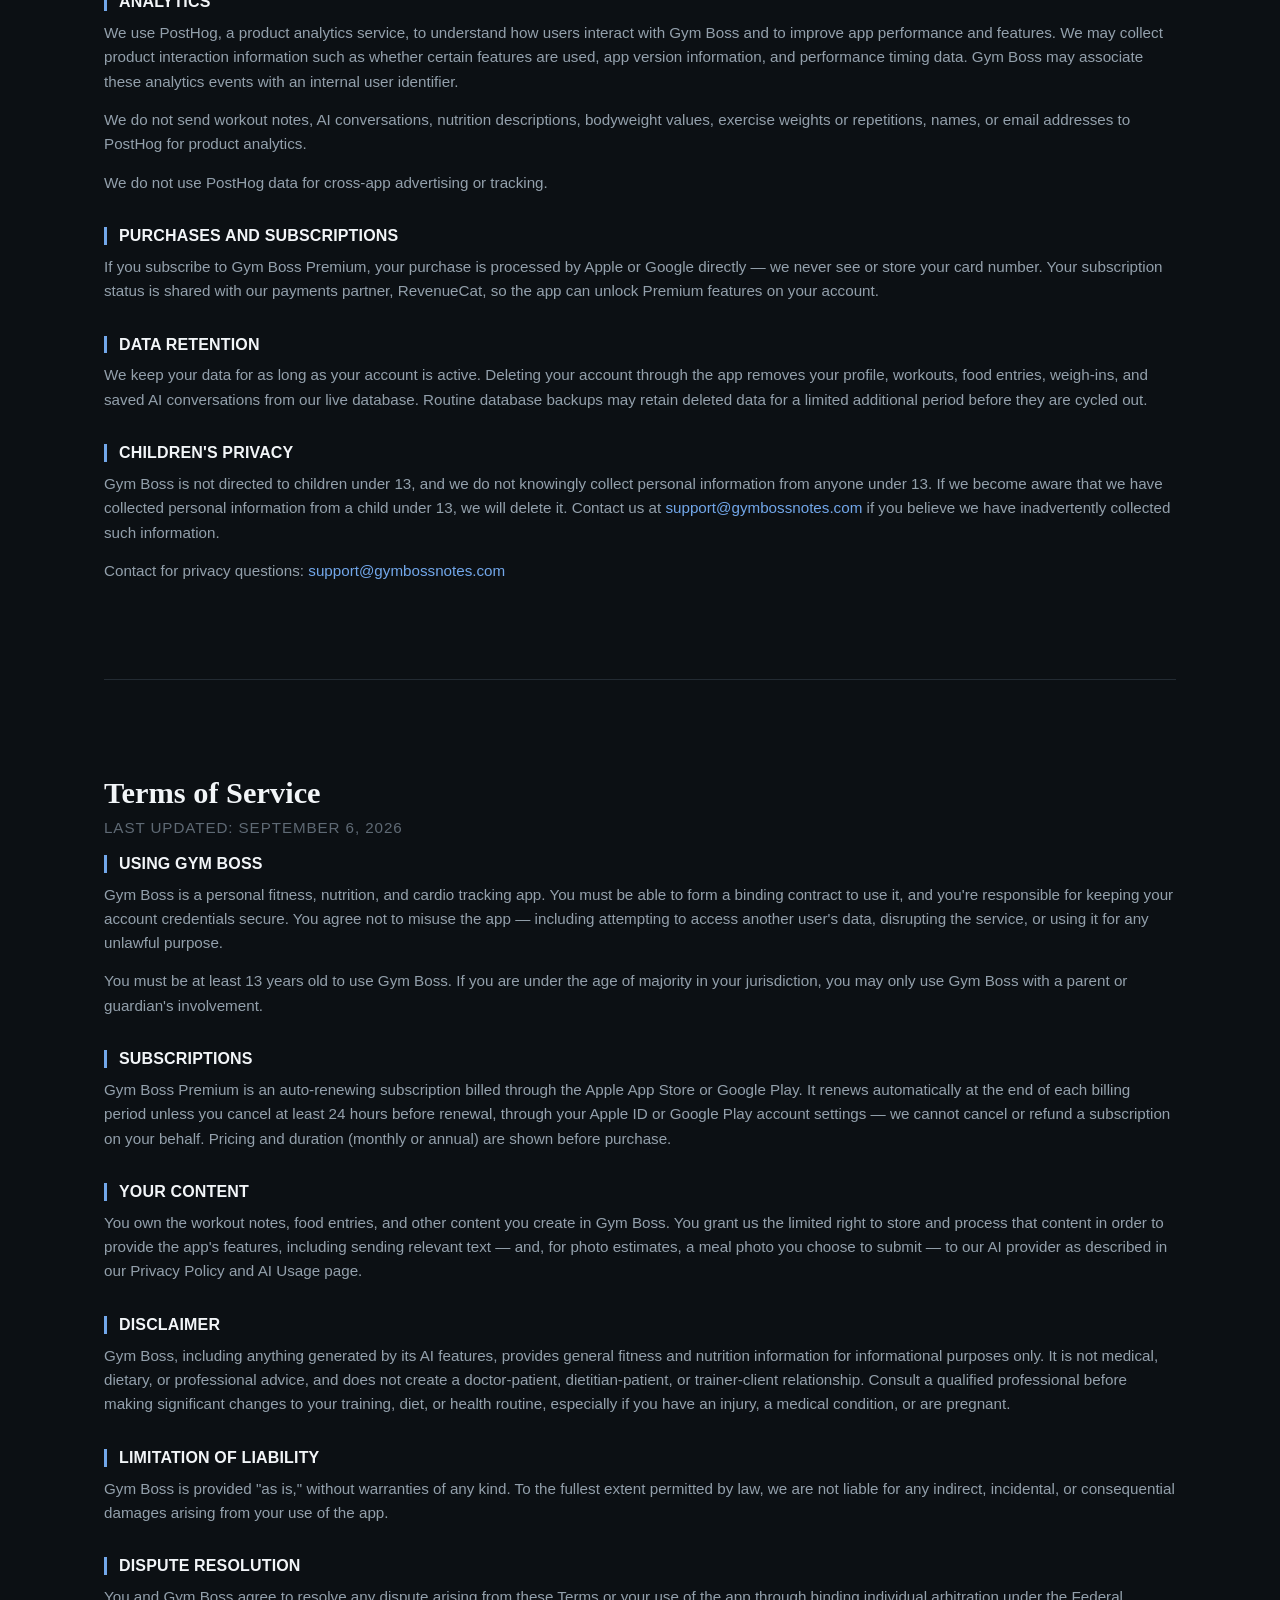
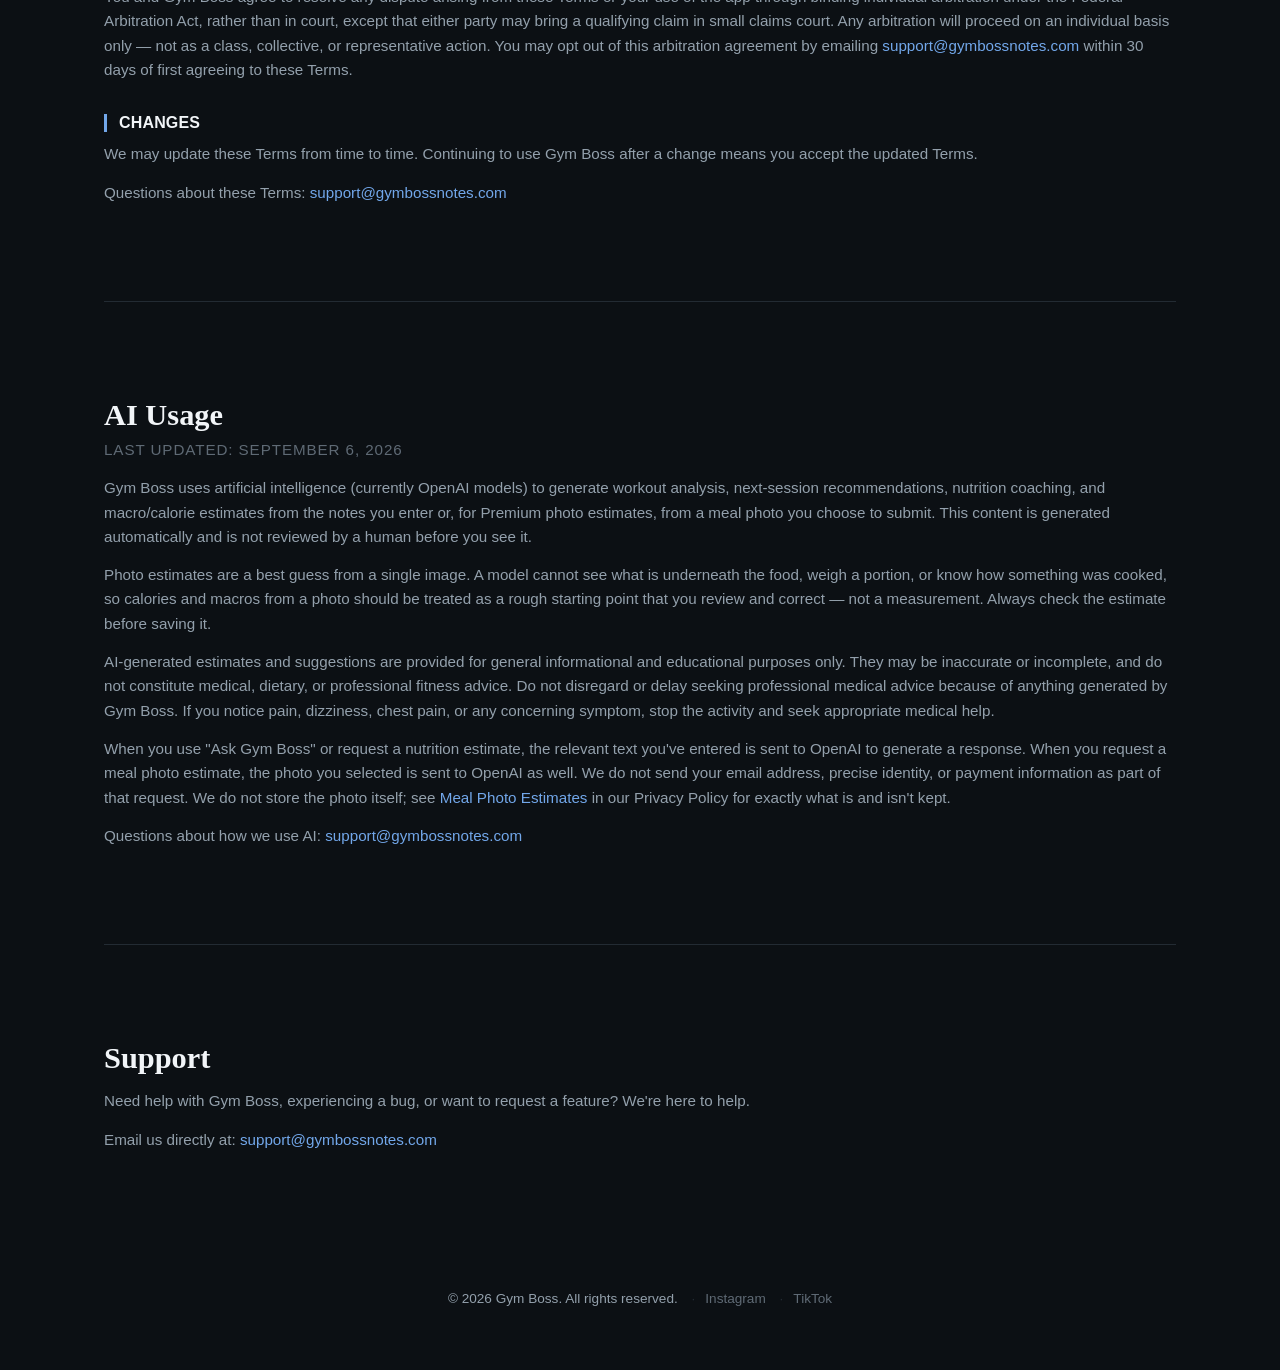
==== commit 82df79a2: "Refresh the app screenshots to 1.3.4 Six of the ten screenshots were from the pre-1.3.4 app and no l" ====
--- a/index.html
+++ b/index.html
@@ -49,7 +49,7 @@
           <p>Log a workout exactly the way you'd write it down — your own shorthand, your own order, free-form text. Gym Boss reads it and turns it into structured sets, reps, and weight, without forcing you into a rigid form first.</p>
         </div>
         <div class="device-frame split-media">
-          <div class="screen-mask" style="aspect-ratio: 1206 / 2622;">
+          <div class="screen-mask" style="aspect-ratio: 920 / 2000;">
             <img class="real-app-screen" src="assets/screenshots/workout-notes.png" alt="A real Gym Boss workout note, typed freeform and ready to start" loading="lazy">
           </div>
         </div>
@@ -101,7 +101,7 @@
         </div>
         <div class="split-media">
           <div class="device-frame">
-            <div class="screen-mask" style="aspect-ratio: 1242 / 2688;">
+            <div class="screen-mask" style="aspect-ratio: 920 / 2000;">
               <img class="real-app-screen" src="assets/screenshots/progress.png" alt="Gym Boss Progress screen showing the front strength body map" loading="lazy">
             </div>
           </div>
@@ -116,8 +116,8 @@
             </div>
             <div>
               <div class="device-frame thumb">
-                <div class="screen-mask" style="aspect-ratio: 1206 / 2622;">
-                  <img class="real-app-screen" src="assets/screenshots/progress-analytics.png" alt="Gym Boss Progress trend graph across sessions" loading="lazy">
+                <div class="screen-mask" style="aspect-ratio: 920 / 2000;">
+                  <img class="real-app-screen" src="assets/screenshots/progress-analytics.png" alt="Gym Boss strength trend for one exercise, showing estimated 1RM rising over four weeks" loading="lazy">
                 </div>
               </div>
               <div class="thumb-caption">Trends</div>
@@ -137,7 +137,7 @@
         </div>
         <div class="split-media">
           <div class="device-frame">
-            <div class="screen-mask" style="aspect-ratio: 1206 / 2622;">
+            <div class="screen-mask" style="aspect-ratio: 920 / 2000;">
               <img class="real-app-screen" src="assets/screenshots/nutrition-main.png" alt="Gym Boss daily nutrition targets and today's logged food" loading="lazy">
             </div>
           </div>
@@ -164,8 +164,8 @@
           <p>Live GPS tracking for outdoor runs and walks, or log treadmill and indoor sessions manually — distance, pace, and calories, alongside your lifts.</p>
         </div>
         <div class="device-frame split-media">
-          <div class="screen-mask" style="aspect-ratio: 1206 / 2622;">
-            <img class="real-app-screen" src="assets/screenshots/cardio.png" alt="Gym Boss cardio activity history with a real GPS route" loading="lazy">
+          <div class="screen-mask" style="aspect-ratio: 920 / 2000;">
+            <img class="real-app-screen" src="assets/screenshots/cardio.png" alt="Gym Boss cardio screen with live GPS ready, and run, walk, ride and treadmill modes" loading="lazy">
           </div>
         </div>
       </div>
